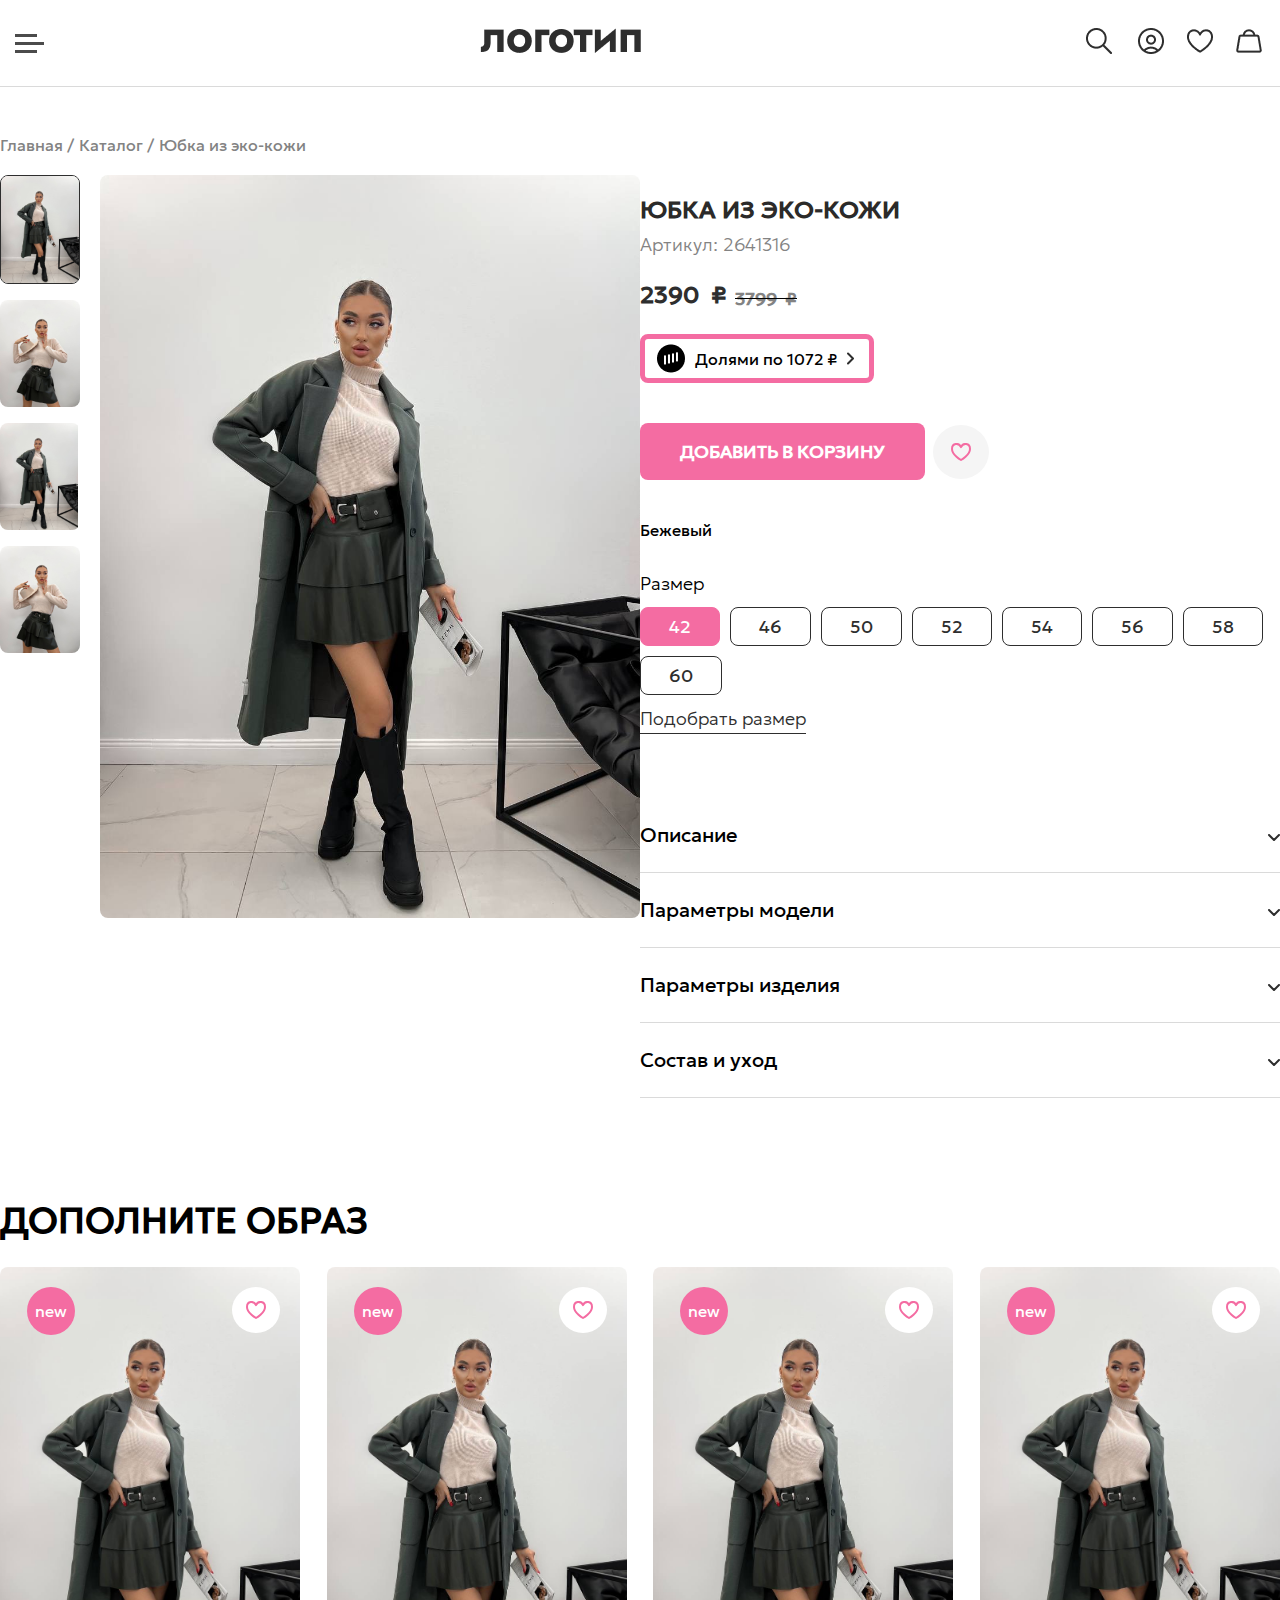
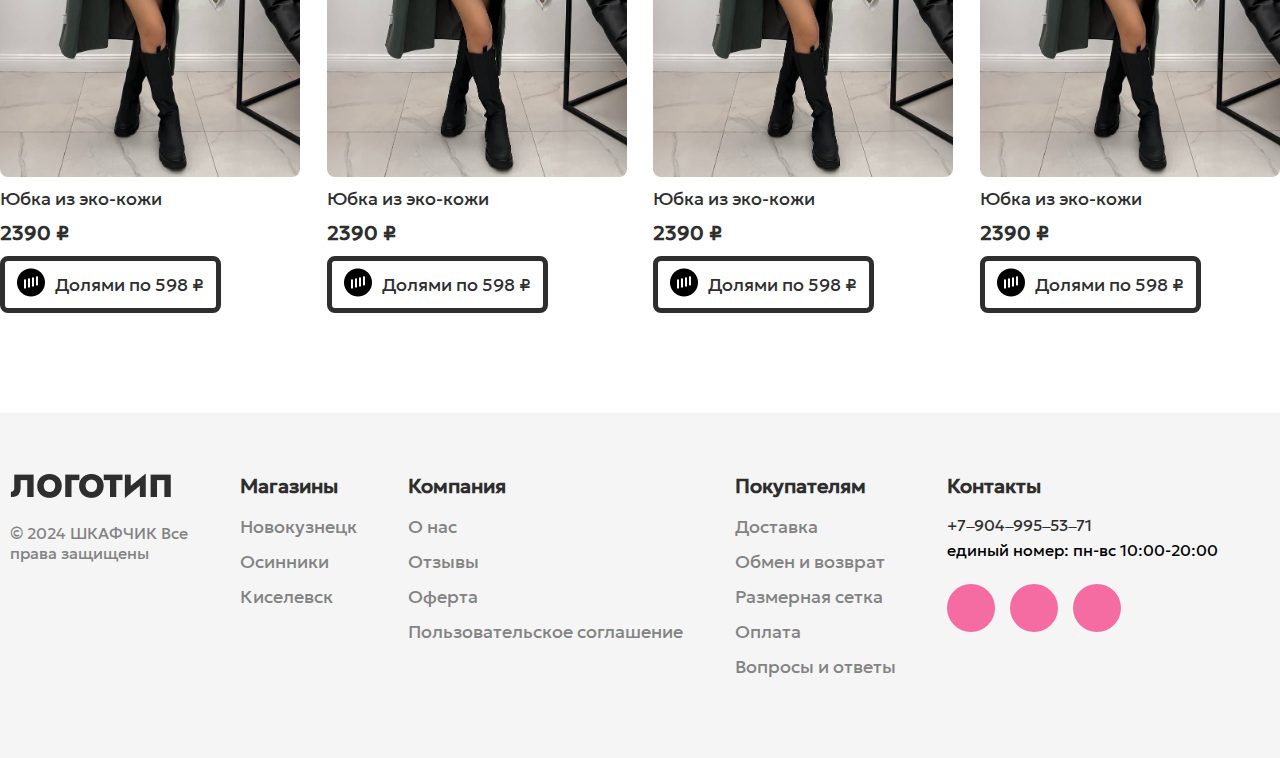
==== card.html @ 89c929db "1" ====
<!DOCTYPE html>
<head>
    <meta charset="utf-8">
    <meta name="viewport" content="width=device-width, initial-scale=1.0">
    <title>Шкафчик</title>
    <link rel="stylesheet" href="assets/css/style.css">
</head>
<div class="site">
    <header class="site-header site__header">
        <div class="site-header-overlay"></div>
        <div class="container">
            <div class="site-header-wrap">
                <div class="site-header-menu-toggle">
                    <span>
                        <i></i>
                    </span>
                </div>
                <div class="site-header-logo">
                    <a href="" class="site-header-logo-link">
                        <img src="assets/img/logo.png" alt="" class="site-header-logo__img">
                    </a>
                </div>
                <div class="site-header-action">
                    <div class="site-header-action__item">
                        <a href="" class="site-header-action__link">
                            <img src="assets/img/icon/search.png" alt="" class="site-header-action__img">
                        </a>
                    </div>
                    <div class="site-header-action__item">
                        <a href="" class="site-header-action__link">
                            <img src="assets/img/icon/lk.png" alt="" class="site-header-action__img site-header-action__img--login">
                        </a>
                    </div>
                    <div class="site-header-action__item">
                        <a href="" class="site-header-action__link">
                            <img src="assets/img/icon/favoriteBlack.png" alt="" class="site-header-action__img">
                        </a>
                    </div>
                    <div class="site-header-action__item">
                        <a href="" class="site-header-action__link">
                            <img src="assets/img/icon/goods.png" alt="" class="site-header-action__img">
                        </a>
                    </div>
                </div>
            </div>
        </div>
        <div class="site-header-info">
            <div class="site-header-info-wrap">
                <div class="site-header-info-top">
                    <img src="assets/img/icon/close.png" alt="" class="site-header__close">
                </div>
                <div class="site-header-info-content">
                    <nav class="site-header-info-nav info-nav">
                        <ul class="info-nav-list">
                            <li class="info-nav-list-item">
                                <a href="" class="info-nav-list-item__link">каталог</a>
                            </li>
                            <li class="info-nav-list-item">
                                <a href="" class="info-nav-list-item__link">О компании</a>
                            </li>
                            <li class="info-nav-list-item">
                                <a href="" class="info-nav-list-item__link">Доставка</a>
                            </li>
                            <li class="info-nav-list-item">
                                <a href="" class="info-nav-list-item__link">Обмен и возврат</a>
                            </li>
                            <li class="info-nav-list-item">
                                <a href="" class="info-nav-list-item__link">вопросы и ответы</a>
                            </li>
                            <li class="info-nav-list-item">
                                <a href="" class="info-nav-list-item__link">Параметры моделей</a>
                            </li>
                            <li class="info-nav-list-item">
                                <a href="" class="info-nav-list-item__link">Отзывы</a>
                            </li>
                            <li class="info-nav-list-item">
                                <a href="" class="info-nav-list-item__link info-nav-list-item__link--pink">sale</a>
                            </li>
                        </ul>
                    </nav>
                    <div class="site-header-contacts">
                        <div class="site-header-contacts-top">
                            <a href="tel:+79049955371" class="site-header-contacts__phone">+7‒904‒995‒53‒71</a>
                            <div class="site-header-contacts-shedule">
                                единый номер: пн-вс 10:00-20:00
                            </div>
                        </div>
                        <div class="site-header-contacts-bottom">
                            <div class="site-header-contacts social">
                                <a href="" class="social__link"></a>
                                <a href="" class="social__link"></a>
                                <a href="" class="social__link"></a>
                            </div>
                        </div>
                    </div>
                </div>
            </div>
        </div>
        <div class="site-header-auth">
            <div class="site-header-auth-top">
                <div class="site-header-auth-title">
                    вход/регистрация
                </div>
                <img src="assets/img/icon/close.png" alt="" class="site-header__close site-header__close--auth">
            </div>
            <div class="site-header-auth-content">
                <form action="" class="site-header-auth-form-reg auth-form-reg">
                    <input type="tel" name="auth-tel" class="auth-form-reg__input" placeholder="Телефон">
                    <input type="email" name="auth-email" class="auth-form-reg__input" placeholder="E-mail">
                    <input type="submit" class="auth-form-reg__submit" value="Регистрация">
                    <div class="auth-form-reg-subscribe">
                        <input type="checkbox" class="auth-form-reg-subscribe__input" name="subscribe" id="subscribe">
                        <label class="auth-form-reg-subscribe__label" for="subscribe">Подписаться на рассылку</label>
                    </div>
                    <div class="auth-form-reg-change">
                        Войти в уже существующий аккаунт
                    </div>
                </form>
                <form action="" class="site-header-login-form login-form">
                    <input type="tel" name="login-tel" id="login-tel" class="login-form__input" placeholder="Телефон">
                    <input type="tel" name="login-email" id="login-email" class="login-form__input" placeholder="E-mail">
                    <input type="submit" value="Войти" class="login-form__submit">
                    <div class="login-form-subscribe">
                        <input type="checkbox" class="login-form-subscribe__input" name="subscribe" id="subscribe-login">
                        <label class="login-form-subscribe__label" for="subscribe-login">Подписаться на рассылку</label>
                    </div>
                    <div class="login-form-change">
                        <div class="login-form-change-item" id="login-change-tel">
                            Войти по номеру телефона
                        </div>
                        <div class="login-form-change-item login-form-change-item--reg">
                            Еще нет аккаунта?
                        </div>
                        <div class="login-form-change-item" id="reg">
                            Регистрация
                        </div>
                    </div>
                </form>
            </div>
        </div>
    </header>
    <main class="site-main">
        <div class="container">
            <div class="site-breadcrumbs breadcrumbs">
                <div class="breadcrumbs-item">
                    <a href="" class="breadcrumbs-item-link">Главная</a>
                    /
                </div>
                <div class="breadcrumbs-item">
                    <a href="" class="breadcrumbs-item-link">Каталог</a>
                     /
                </div>
                <div class="breadcrumbs-item">
                    <a href="" class="breadcrumbs-item-link">Юбка из эко-кожи</a>
                </div>
            </div>
            <div class="site-main-card card">
                <div class="card-top">
                    <div class="card-left">
                        <div class="card-pic-list">
                            <div class="card-pic-list-item active">
                                <img src="assets/img/card/card_1.jpg" alt="" class="card-pic-list-item__img">
                            </div>
                            <div class="card-pic-list-item">
                                <img src="assets/img/card/card_2.jpg" alt="" class="card-pic-list-item__img">
                            </div>
                            <div class="card-pic-list-item">
                                <img src="assets/img/card/card_3.jpg" alt="" class="card-pic-list-item__img">
                            </div>
                            <div class="card-pic-list-item">
                                <img src="assets/img/card/card_4.jpg" alt="" class="card-pic-list-item__img">
                            </div>
                        </div>
                        <div class="card-pic-main">
                            <img src="assets/img/card/card_1.jpg" alt="" class="card-pic-main__img">
                        </div>
                    </div>
                    <div class="card-right">
                        <div class="card-name">
                            Юбка из эко-кожи
                        </div>
                        <div class="card-number">
                            Артикул: 2641316
                        </div>
                        <div class="card-price">
                            <div class="card-price-current">
                                <div class="card-price-val">
                                    2390
                                </div>
                                <div class="card-price-measure">
                                    &nbsp; ₽
                                </div>
                            </div>
                            <div class="card-price-old">
                                <div class="card-price-val card-price-val--old">
                                    3799
                                </div>
                                <div class="card-price-measure card-price-measure--old">
                                   &nbsp; ₽
                                </div>
                            </div>
                        </div>
                        <div class="card-fraction">
                            <div class="card-fraction-wrap">
                                <div class="card-fraction-pic">
                                    <img src="assets/img/icon/fraction.png" alt="" class="card-fraction__img">
                                </div>
                                <div class="card-fraction-text">
                                    Долями по 1072 ₽
                                </div>
                                <div class="card-fraction-sign">
                                    <svg width="7" height="13" viewBox="0 0 7 13" fill="none" xmlns="http://www.w3.org/2000/svg">
                                        <path d="M1 1.5L6 6.5L1 11.5" stroke="#2E2E2E" stroke-width="2" stroke-linecap="round" stroke-linejoin="round"/>
                                    </svg>      
                                </div>
                            </div>
                        </div>
                        <div class="card-action">
                            <div class="card-action-basket">
                                Добавить в корзину
                            </div>
                            <div class="card-action-favorite favorite">
                                <svg width="20" height="18" viewBox="0 0 20 18" fill="none" xmlns="http://www.w3.org/2000/svg">
                                    <path d="M10 17C10 17 1 11.9875 1 5.97234C1 -0.0427764 8 -0.544034 10 4.16221C12 -0.544034 19 -0.0427764 19 5.97234C19 11.9875 10 17 10 17Z" stroke="#F46CA2" stroke-width="2" stroke-linecap="round" stroke-linejoin="round"/>
                                </svg>
                            </div>
                        </div>
                        <div class="card-params">
                            <div class="card-params-color">
                                <div class="card-params-color-list">
                                    <div class="card-params-color-item"></div>
                                    <div class="card-params-color-item"></div>
                                    <div class="card-params-color-item"></div>
                                    <div class="card-params-color-item"></div>
                                </div>
                                <div class="card-params-color-text">
                                    Бежевый
                                </div>
                            </div>
                            <div class="card-params-size">
                                <div class="card-params-size-title">
                                    Размер
                                </div>
                                <div class="card-params-size-list">
                                    <div class="card-params-size-item active">42</div>
                                    <div class="card-params-size-item">46</div>
                                    <div class="card-params-size-item">50</div>
                                    <div class="card-params-size-item">52</div>
                                    <div class="card-params-size-item">54</div>
                                    <div class="card-params-size-item">56</div>
                                    <div class="card-params-size-item">58</div>
                                    <div class="card-params-size-item">60</div>
                                </div>
                                <div class="card-params-size-choose">
                                    Подобрать размер
                                </div>
                            </div>
                        </div>
                        <div class="card-info">
                            <div class="card-info-item">
                                <div class="card-info-item-activator">
                                    <div class="card-info-item-title">
                                        Описание
                                    </div>
                                    <div class="card-info-item-toogle">
                                        <svg width="12" height="7" viewBox="0 0 12 7" fill="none" xmlns="http://www.w3.org/2000/svg">
                                            <path d="M1 1L6 6L11 1" stroke="#2E2E2E" stroke-width="2" stroke-linecap="round" stroke-linejoin="round"/>
                                        </svg>
                                    </div>
                                </div>
                                <div class="card-info-item-content">
                                    <div class="card-info-item-content-text">
                                        Модель длины мини из экокожи выполнена в универсальном черном цвете и дополнена декоративными элементами. Высокая посадка акцентирует талию.
                                    </div>    
                                </div>
                            </div>
                            <div class="card-info-item">
                                <div class="card-info-item-activator">
                                    <div class="card-info-item-title">
                                        Параметры модели
                                    </div>
                                    <div class="card-info-item-toogle">
                                        <svg width="12" height="7" viewBox="0 0 12 7" fill="none" xmlns="http://www.w3.org/2000/svg">
                                            <path d="M1 1L6 6L11 1" stroke="#2E2E2E" stroke-width="2" stroke-linecap="round" stroke-linejoin="round"/>
                                        </svg>
                                    </div>
                                </div>
                                <div class="card-info-item-content content-model">
                                    <div class="content-model-item">
                                        На Виктории размер 44
                                    </div>
                                    <div class="content-model-item">
                                        Параметры 87-59-93
                                    </div>
                                    <div class="content-model-item">
                                        Рост 168 см
                                    </div>
                                </div>
                            </div>
                            <div class="card-info-item">
                                <div class="card-info-item-activator">
                                    <div class="card-info-item-title">
                                        Параметры изделия
                                    </div>
                                    <div class="card-info-item-toogle">
                                        <svg width="12" height="7" viewBox="0 0 12 7" fill="none" xmlns="http://www.w3.org/2000/svg">
                                            <path d="M1 1L6 6L11 1" stroke="#2E2E2E" stroke-width="2" stroke-linecap="round" stroke-linejoin="round"/>
                                        </svg>
                                    </div>
                                </div>
                                <div class="card-info-item-content content-product">
                                    <div class="content-product-top">
                                        <div class="content-product-size-list">
                                            <div class="content-product-size-list-item active">42</div>
                                            <div class="content-product-size-list-item">44</div>
                                            <div class="content-product-size-list-item">46</div>
                                            <div class="content-product-size-list-item">48</div>
                                            <div class="content-product-size-list-item">50</div>
                                            <div class="content-product-size-list-item">52</div>
                                            <div class="content-product-size-list-item">54</div>
                                            <div class="content-product-size-list-item">56</div>
                                            <div class="content-product-size-list-item">58</div>
                                            <div class="content-product-size-list-item">60</div>
                                        </div>
                                        <div class="content-product-top-text">
                                            Выберите размер и увидите его замеры снизу
                                        </div>
                                    </div>
                                   <div class="content-product-bottom">
                                        <div class="content-product-prop">
                                            <div class="content-product-name">
                                                Ширина изделия по талии
                                            </div>
                                            <div class="content-product-val">
                                                27 см
                                            </div>
                                        </div>
                                        <div class="content-product-prop">
                                            <div class="content-product-name">
                                                Ширина изделия по бедрам
                                            </div>
                                            <div class="content-product-val">
                                                44,5 см
                                            </div>
                                        </div>
                                        <div class="content-product-prop">
                                            <div class="content-product-name">
                                                Длина изделия по боковому шву
                                            </div>
                                            <div class="content-product-val">
                                                27 см
                                            </div>
                                        </div>
                                   </div>
                                </div>
                            </div>
                            <div class="card-info-item">
                                <div class="card-info-item-activator">
                                    <div class="card-info-item-title">
                                        Состав и уход
                                    </div>
                                    <div class="card-info-item-toogle">
                                        <svg width="12" height="7" viewBox="0 0 12 7" fill="none" xmlns="http://www.w3.org/2000/svg">
                                            <path d="M1 1L6 6L11 1" stroke="#2E2E2E" stroke-width="2" stroke-linecap="round" stroke-linejoin="round"/>
                                        </svg>
                                    </div>
                                </div>
                                <div class="card-info-item-content content-structure">
                                    <div class="content-structure-item">
                                        <div class="content-structure-item-left">
                                            Состав:
                                        </div>
                                        <div class="content-structure-item-right">
                                            внешний слой: 100% полиуретан; 
                                            внутренний слой: 100% вискоза; 
                                            подкладка: 100% полиэстер
                                        </div>
                                    </div>
                                    <div class="content-structure-item">
                                        <div class="content-structure-item-left">
                                            Уход:
                                        </div>
                                        <div class="content-structure-item-right item-care">
                                            <div class="item-care-top">
                                                Одежду из такого материала можно стирать в стиральной машине. Температуру воды следует выбрать в соответствии с рекомендациями на ярлыке. Перед помещением в барабан изделие нужно вывернуть наизнанку, застегнув предварительно все замки, пуговицы и кнопки. Это способствует сохранению формы изделия. При глажке используйте режим отпаривания и функцию сбрызгивания материала водой, если это необходимо.
                                            </div>
                                            <div class="item-care-bottom">
                                                <div class="item-care-elem">
                                                    <div class="item-care-elem-pic">
                                                        <img src="assets/img/card/handWash.png" alt="" class="care-elem__img">
                                                        <!--
                                                        <svg width="32" height="32" viewBox="0 0 32 32" fill="none" xmlns="http://www.w3.org/2000/svg">
                                                            <path d="M19.5118 12.1595L19.5118 15.1898L19.5118 19.2533C19.5118 19.9756 19.0321 20.7689 18.205 20.7689C17.9144 20.7689 17.6383 20.6809 17.4169 20.4935C17.3997 20.8397 17.2953 21.1622 17.0815 21.4118C16.8398 21.6941 16.4999 21.8333 16.1366 21.8333C15.4268 21.8333 15.0167 21.2664 14.9255 20.6529C14.6541 20.9254 14.3131 21 14.0403 21C13.7633 21 13.4312 20.9115 13.1763 20.6244C12.9358 20.3536 12.8262 19.975 12.8204 19.5209C12.56 19.741 12.2168 19.8321 11.8516 19.7856C11.5883 19.7521 11.2704 19.6401 11.0112 19.3968C10.7393 19.1415 10.5651 18.7716 10.5651 18.2995C10.5651 18.2563 10.5652 18.0868 10.5653 17.8343C10.5661 16.6107 10.5682 13.4374 10.5651 13.2462L10.5651 13.2461L10.5001 9.1346L10.4999 9.12669L10.5 9.12669C10.5 8.81832 10.5315 8.43247 10.5923 8.05998C10.6519 7.69488 10.7459 7.30276 10.8872 7.00217L10.8918 6.99252L10.8919 6.99257L10.892 6.99235L10.8925 6.99124L10.8949 6.98643L10.9046 6.96672L10.9422 6.8897C10.9748 6.82262 11.0215 6.72555 11.0777 6.60648C11.1902 6.36802 11.3397 6.04298 11.4888 5.69504C11.6385 5.34577 11.7849 4.98013 11.893 4.65886C12.0077 4.31774 12.0571 4.08902 12.0571 3.98531L12.0571 3L12.0571 2.5L12.5571 2.5L13.3639 2.5L14.0951 2.5L14.9776 2.5L18.205 2.5L18.705 2.5L18.705 3L18.705 3.98488C18.705 3.98437 18.7054 3.99636 18.7122 4.02356C18.7195 4.0524 18.7321 4.09094 18.7524 4.13975C18.7934 4.23843 18.857 4.359 18.9423 4.49794C19.1129 4.77566 19.3468 5.08916 19.5899 5.38999C19.8314 5.68879 20.074 5.96536 20.2568 6.16783C20.3481 6.26883 20.4239 6.35086 20.4767 6.40736C20.5031 6.4356 20.5237 6.45743 20.5376 6.47203L20.5531 6.48839L20.5569 6.49231L20.5577 6.49317L20.5578 6.49328L20.5578 6.49332L19.5118 12.1595ZM19.5118 12.1595C19.7106 12.5405 19.954 12.9857 20.2184 13.3546C20.4064 13.6169 20.632 13.8804 20.8931 14.0571C21.1634 14.2402 21.5305 14.3646 21.9267 14.21M19.5118 12.1595L21.9267 14.21M21.9267 14.21C21.9274 14.2097 21.9282 14.2094 21.9289 14.2091L21.9267 14.21ZM22.1261 14.1073L21.9407 14.2273L22.1261 14.1073ZM22.1261 14.1073L22.1261 14.1073L22.1113 14.0844M22.1261 14.1073L22.1113 14.0844M22.1113 14.0844C22.3796 13.7991 22.4699 13.3605 22.3682 12.9851L22.1113 14.0844ZM12.7478 14.1797L12.8202 14.1797L12.7478 14.1797ZM11 9.12669C11 8.56937 11.1156 7.69147 11.3397 7.21497L11 9.12669Z" stroke="#2E2E2E" stroke-linecap="round"/>
                                                        </svg>
                                                        -->
                                                    </div>
                                                    <div class="item-care-elem-text">
                                                        Ручная стирка
                                                    </div>    
                                                </div>
                                                <div class="item-care-elem">
                                                    <div class="item-care-elem-pic">
                                                        <svg width="32" height="32" viewBox="0 0 32 32" fill="none" xmlns="http://www.w3.org/2000/svg">
                                                            <path d="M5.5 5.5L16.25 16.25L27 27M27 5.5L5.5 27M16 4L27.5 23.5H4.5L16 4Z" stroke="#2E2E2E" stroke-linecap="round"/>
                                                        </svg>
                                                    </div>    
                                                    <div class="item-care-elem-text">
                                                        Не отбеливать
                                                    </div>
                                                </div>
                                                <div class="item-care-elem">
                                                    <div class="item-care-elem-pic">
                                                        <svg width="32" height="32" viewBox="0 0 32 32" fill="none" xmlns="http://www.w3.org/2000/svg">
                                                            <path d="M15.25 19C15.25 19.4142 15.5858 19.75 16 19.75C16.4142 19.75 16.75 19.4142 16.75 19C16.75 18.5858 16.4142 18.25 16 18.25C15.5858 18.25 15.25 18.5858 15.25 19Z" fill="#2E2E2E"/>
                                                            <path d="M28 24H2L7.55704 15.9732C8.30418 14.894 9.53323 14.25 10.8458 14.25H24.25L28 24ZM28 24L21.5 7H7M16 19.75C15.5858 19.75 15.25 19.4142 15.25 19C15.25 18.5858 15.5858 18.25 16 18.25C16.4142 18.25 16.75 18.5858 16.75 19C16.75 19.4142 16.4142 19.75 16 19.75Z" stroke="#2E2E2E" stroke-linecap="round"/>
                                                        </svg>
                                                    </div>
                                                    <div class="item-care-elem-text">
                                                        Глажка
                                                    </div>
                                                </div>
                                                <div class="item-care-elem">
                                                    <div class="item-care-elem-pic">
                                                        <svg width="32" height="32" viewBox="0 0 32 32" fill="none" xmlns="http://www.w3.org/2000/svg">
                                                            <path d="M5 5L15.75 15.75M15.75 15.75L26.5 26.5M15.75 15.75L26.5 5M15.75 15.75L5 26.5M15.5 25.5V25.5C21.0228 25.5 25.5 21.0228 25.5 15.5V15.5C25.5 9.97715 21.0228 5.5 15.5 5.5V5.5C9.97715 5.5 5.5 9.97715 5.5 15.5V15.5C5.5 21.0228 9.97715 25.5 15.5 25.5Z" stroke="#2E2E2E"/>
                                                        </svg> 
                                                    </div>
                                                    <div class="item-care-elem-text">
                                                        Химчистка запрещена
                                                    </div>
                                                </div>
                                                <div class="item-care-elem">
                                                    <div class="item-care-elem-pic">
                                                        <svg width="32" height="32" viewBox="0 0 32 32" fill="none" xmlns="http://www.w3.org/2000/svg">
                                                            <path d="M9.5 15.5H21.5M5.5 5.5H25.5V25.5H5.5V5.5Z" stroke="#2E2E2E" stroke-linecap="round"/>
                                                        </svg>   
                                                    </div>
                                                    <div class="item-care-elem-text">
                                                        Горизонтальная сушка
                                                    </div>
                                                </div>
                                            </div>
                                        </div>
                                    </div>
                                </div>
                            </div>
                        </div>
                    </div>
                </div>
                <div class="card-bottom">
                    <div class="card-bottom-title">
                        Дополните образ
                    </div>
                    <div class="card-bottom-content">
                        <div class="catalog-item">
                            <a href="card.html" class="catalog-item-link">
                                <div class="catalog-item-wrap">
                                    <div class="catalog-item-top">
                                        <div class="catalog-item-img">
                                            <img src="assets/img/catalog_2.png" alt="" class="catalog-item-pic">
                                        </div>
                                    </div>
                                    <div class="catalog-item-bottom">
                                        <div class="catalog-item-title">
                                            Юбка из эко-кожи
                                        </div>
                                        <div class="catalog-item-price">
                                            2390 ₽
                                        </div>
                                        <div class="catalog-item-fraction">
                                            <div class="catalog-item-fraction-pic">
                                                <img src="assets/img/icon/fraction.png" alt="" class="catalog-item-fraction__img">
                                            </div>
                                            <div class="catalog-item-fraction-text">
                                                Долями по 598 ₽
                                            </div>
                                        </div>
                                    </div>
                                </div>
                            </a>
                            <!-- если 2 значка то делаем другой блок -->
                            <div class="catalog-item-icons">
                                <div class="catalog-item-special">
                                    new
                                </div>
                                <div class="catalog-item__favorite favorite">
                                    <svg width="20" height="18" viewBox="0 0 20 18" fill="none" xmlns="http://www.w3.org/2000/svg">
                                        <path d="M10 17C10 17 1 11.9875 1 5.97234C1 -0.0427764 8 -0.544034 10 4.16221C12 -0.544034 19 -0.0427764 19 5.97234C19 11.9875 10 17 10 17Z" stroke="#F46CA2" stroke-width="2" stroke-linecap="round" stroke-linejoin="round"/>
                                    </svg>
                                </div>
                            </div>
                        </div>
                        <div class="catalog-item">
                            <a href="card.html" class="catalog-item-link">
                                <div class="catalog-item-wrap">
                                    <div class="catalog-item-top">
                                        <div class="catalog-item-img">
                                            <img src="assets/img/catalog_2.png" alt="" class="catalog-item-pic">
                                        </div>
                                    </div>
                                    <div class="catalog-item-bottom">
                                        <div class="catalog-item-title">
                                            Юбка из эко-кожи
                                        </div>
                                        <div class="catalog-item-price">
                                            2390 ₽
                                        </div>
                                        <div class="catalog-item-fraction">
                                            <div class="catalog-item-fraction-pic">
                                                <img src="assets/img/icon/fraction.png" alt="" class="catalog-item-fraction__img">
                                            </div>
                                            <div class="catalog-item-fraction-text">
                                                Долями по 598 ₽
                                            </div>
                                        </div>
                                    </div>
                                </div>
                            </a>
                            <!-- если 2 значка то делаем другой блок -->
                            <div class="catalog-item-icons">
                                <div class="catalog-item-special">
                                    new
                                </div>
                                <div class="catalog-item__favorite favorite">
                                    <svg width="20" height="18" viewBox="0 0 20 18" fill="none" xmlns="http://www.w3.org/2000/svg">
                                        <path d="M10 17C10 17 1 11.9875 1 5.97234C1 -0.0427764 8 -0.544034 10 4.16221C12 -0.544034 19 -0.0427764 19 5.97234C19 11.9875 10 17 10 17Z" stroke="#F46CA2" stroke-width="2" stroke-linecap="round" stroke-linejoin="round"/>
                                    </svg>
                                </div>
                            </div>
                        </div>
                        <div class="catalog-item">
                            <a href="card.html" class="catalog-item-link">
                                <div class="catalog-item-wrap">
                                    <div class="catalog-item-top">
                                        <div class="catalog-item-img">
                                            <img src="assets/img/catalog_2.png" alt="" class="catalog-item-pic">
                                        </div>
                                    </div>
                                    <div class="catalog-item-bottom">
                                        <div class="catalog-item-title">
                                            Юбка из эко-кожи
                                        </div>
                                        <div class="catalog-item-price">
                                            2390 ₽
                                        </div>
                                        <div class="catalog-item-fraction">
                                            <div class="catalog-item-fraction-pic">
                                                <img src="assets/img/icon/fraction.png" alt="" class="catalog-item-fraction__img">
                                            </div>
                                            <div class="catalog-item-fraction-text">
                                                Долями по 598 ₽
                                            </div>
                                        </div>
                                    </div>
                                </div>
                            </a>
                            <!-- если 2 значка то делаем другой блок -->
                            <div class="catalog-item-icons">
                                <div class="catalog-item-special">
                                    new
                                </div>
                                <div class="catalog-item__favorite favorite">
                                    <svg width="20" height="18" viewBox="0 0 20 18" fill="none" xmlns="http://www.w3.org/2000/svg">
                                        <path d="M10 17C10 17 1 11.9875 1 5.97234C1 -0.0427764 8 -0.544034 10 4.16221C12 -0.544034 19 -0.0427764 19 5.97234C19 11.9875 10 17 10 17Z" stroke="#F46CA2" stroke-width="2" stroke-linecap="round" stroke-linejoin="round"/>
                                    </svg>
                                </div>
                            </div>
                        </div>
                        <div class="catalog-item">
                            <a href="card.html" class="catalog-item-link">
                                <div class="catalog-item-wrap">
                                    <div class="catalog-item-top">
                                        <div class="catalog-item-img">
                                            <img src="assets/img/catalog_2.png" alt="" class="catalog-item-pic">
                                        </div>
                                    </div>
                                    <div class="catalog-item-bottom">
                                        <div class="catalog-item-title">
                                            Юбка из эко-кожи
                                        </div>
                                        <div class="catalog-item-price">
                                            2390 ₽
                                        </div>
                                        <div class="catalog-item-fraction">
                                            <div class="catalog-item-fraction-pic">
                                                <img src="assets/img/icon/fraction.png" alt="" class="catalog-item-fraction__img">
                                            </div>
                                            <div class="catalog-item-fraction-text">
                                                Долями по 598 ₽
                                            </div>
                                        </div>
                                    </div>
                                </div>
                            </a>
                            <!-- если 2 значка то делаем другой блок -->
                            <div class="catalog-item-icons">
                                <div class="catalog-item-special">
                                    new
                                </div>
                                <div class="catalog-item__favorite favorite">
                                    <svg width="20" height="18" viewBox="0 0 20 18" fill="none" xmlns="http://www.w3.org/2000/svg">
                                        <path d="M10 17C10 17 1 11.9875 1 5.97234C1 -0.0427764 8 -0.544034 10 4.16221C12 -0.544034 19 -0.0427764 19 5.97234C19 11.9875 10 17 10 17Z" stroke="#F46CA2" stroke-width="2" stroke-linecap="round" stroke-linejoin="round"/>
                                    </svg>
                                </div>
                            </div>
                        </div>
                    </div>
                </div>
            </div>
        </div>
    </main>
    <footer class="site-footer">
        <div class="container container--nopadding">
            <div class="site-footer-wrap">
                <div class="site-footer-item">
                    <div class="site-footer-logo">
                        <img src="assets/img/logo.png" alt="" class="fite-footer__">
                    </div>
                </div>
                <div class="site-footer-item">
                    <div class="site-footer-copy">
                        © 2024 ШКАФЧИК Все права защищены
                    </div>
                </div>
                <div class="site-footer-item">
                    <div class="site-footer-title">Магазины</div>
                    <div class="site-footer-menu">
                        <div class="site-footer-menu-item">
                            <a href="" class="site-footer-menu__link">Новокузнецк</a></div>
                        <div class="site-footer-menu-item">
                            <a href="" class="site-footer-menu__link">Осинники</a></div>
                        <div class="site-footer-menu-item">
                            <a href="" class="site-footer-menu__link">Киселевск</a></div>
                    </div>
                </div>
                <div class="site-footer-item">
                    <div class="site-footer-title">Компания</div>
                    <div class="site-footer-menu">
                        <div class="site-footer-menu-item">
                            <a href="" class="site-footer-menu__link">О нас</a></div>
                        <div class="site-footer-menu-item">
                            <a href="" class="site-footer-menu__link">Отзывы</a></div>
                        <div class="site-footer-menu-item">
                            <a href="" class="site-footer-menu__link">Оферта</a></div>
                        <div class="site-footer-menu-item">
                            <a href="" class="site-footer-menu__link">Пользовательское соглашение</a></div>
                    </div>
                </div>
                <div class="site-footer-item">
                    <div class="site-footer-title">Покупателям</div>
                    <div class="site-footer-menu">
                        <div class="site-footer-menu-item">
                            <a href="" class="site-footer-menu__link">Доставка</a></div>
                        <div class="site-footer-menu-item">
                            <a href="" class="site-footer-menu__link">Обмен и возврат</a></div>
                        <div class="site-footer-menu-item">
                            <a href="" class="site-footer-menu__link">Размерная сетка</a></div>
                        <div class="site-footer-menu-item">
                            <a href="" class="site-footer-menu__link">Оплата</a></div>
                        <div class="site-footer-menu-item">
                            <a href="" class="site-footer-menu__link">Вопросы и ответы</a></div>
                    </div>
                </div>
                <div class="site-footer-item">
                    <div class="site-footer-title">Контакты</div>
                    <div class="site-footer-menu-content">
                        <div class="site-footer-info">
                            <a href="tel:+79049955371" class="site-footer-info__link">+7‒904‒995‒53‒71</a>
                            <div class="site-footer-info-adress">единый номер: пн-вс 10:00-20:00</div>
                        </div>
                        <div class="site-footer-social social">
                            <a href="" class="social__link"></a>
                            <a href="" class="social__link"></a>
                            <a href="" class="social__link"></a>
                        </div>
                    </div>
                </div>
            </div>
        </div>
    </footer>
</div>

<script src="assets/js/main.js"></script>   
<script src="assets/js/card.js"></script>
---- assets/css/style.css ----
@import url("../fonts/geologica/style.css");
/*
@font-face {
    font-family: 'Alethia Pro';
    src: local('Alethia Pro Italic'), local('AlethiaPro-Italic'), url('../fonts/alethiapro/Alethiaproitalic.woff2') format('woff2'), url('../fonts/alethiapro/Alethiaproitalic.woff') format('woff'), url('../fonts/alethiapro/Alethiaproitalic.ttf') format('truetype');
    font-weight: 400;
    font-style: italic;
}
@font-face {
    font-family: 'Alethia Pro';
    src: local('Alethia Pro Regular'), local('AlethiaPro-Regular'), url('../fonts/alethiapro/Alethiaproregular.woff2') format('woff2'), url('../fonts/alethiapro/Alethiaproregular.woff') format('woff'), url('../fonts/alethiapro/Alethiaproregular.ttf') format('truetype');
    font-weight: 400;
    font-style: normal;
}
*/
*{
    margin: 0;
    padding: 0;
    border: 1;
    font-size: 120%;
    font: inherit;
    vertical-align: baseline;
}
:root{
    --pink: rgb(244, 108, 162);
    --pink-hover: rgba(243, 92, 152, 1);
    --pink-light: rgba(249, 189, 211, 1);
    --black: rgba(46, 46, 46, 1);
    --card-black: rgba(43, 42, 41, 1);
    --grey: rgba(245, 245, 245, 1); 
    --grey-lighter:  rgba(131, 131, 131, 1);
    --grey-border: rgba(218, 218, 218, 1);
    --white: #fff;
}
body{
    font-family: 'Geologica Regular';
    overflow-x: hidden;
}
.container{
    width: 100%;
    height: inherit;
    max-width: 1800px;
    margin: 0 auto;
}
.site-header{
    width: 100%;
    z-index: 999;
    overflow: hidden;
}
.site__header{
    margin-bottom: 48px;
}
.site-header:not(.site-header--pos){
    border-bottom: 1px solid var(--grey-border);
}
.site-header--pos{
    position: absolute;
}
.site-header.site-header--height{
    height: 100%;
}
.site-header-wrap{
    display: flex;
    justify-content: space-between;
    align-items: center;
    width: 100%;
    padding: 25px 0;
}
.site-header-action{
    display: flex;
    align-items: center;
    gap: 20px;
}
.site-header-menu-toggle span i {
    width: 29px;
    display: block;
    position: absolute;
    top: 0;
    left: 0;
    right: 0;
    bottom: 0;
    background-color: #4b4b4b;
    -webkit-transition: background-color 0s 0.15s, opacity 0.15s 0.15s;
    -o-transition: background-color 0s 0.15s, opacity 0.15s 0.15s;
    transition: background-color 0s 0.15s, opacity 0.15s 0.15s;
  }
  .site-header-menu-toggle span::before, .site-header-menu-toggle span::after {
    width: 21px;
    content: "";
    display: block;
    position: absolute;
    left: 0;
    width: 100%;
    height: 3px;
    background-color: #4b4b4b;
    -webkit-transition: background-color 0.3s, top 0.15s 0.15s, -webkit-transform 0.15s;
    transition: background-color 0.3s, top 0.15s 0.15s, -webkit-transform 0.15s;
    -o-transition: background-color 0.3s, top 0.15s 0.15s, transform 0.15s;
    transition: background-color 0.3s, top 0.15s 0.15s, transform 0.15s;
    transition: background-color 0.3s, top 0.15s 0.15s, transform 0.15s, -webkit-transform 0.15s;
  }
  .site-header-menu-toggle{
    display: flex;
    align-items: center;
    cursor: pointer;
    height: 27px;
  }
  .site-header-menu-toggle span {
    display: block;
    position: relative;
    width: 22px;
    height: 3px;
    --rotateUp: 0;
    --rotateDown: 0;
    --top: 8px;
  }
  .site-header-menu-toggle span::before{
    top: calc(var(--top) * (-1));
    transform: rotate(var(--rotateUp));
  }
  .site-header-menu-toggle span::after{
    top: var(--top);
    transform: rotate(var(--rotateDown));
  }
  /*=======Banner=========*/
.banner-item{
    width: 100%;
    height: 1010px;
    display: flex;
    align-items: end;
}
.banner-item-bg{
    width: 100%;
    height: 930px;
    position: absolute;
    top: 0;
    background-size: cover;
}
.banner-item-bg-mob{
    display: none;
}
.banner-item-bottom{
    width: 100%;
    background-color: var(--black);
    color: var(--white);
    text-transform: uppercase;
    font-size: 24px;
    font-weight: 600;
    height: 80px;
    display: flex;
    justify-content: center;
    align-items: center;
}
.banner-item-bottom-wrap{
    width: 100%;
    display: flex;
    align-items: center;
    overflow: hidden;
}
.banner-item-content{
    display: flex;
    flex-direction: column;
    align-self: center;
    right: 150px;
    position: absolute;
    width: 100%;
    max-width: 653px;
}
.banner-item-title{
    font-size: 64px;
    font-weight: bold;
    padding-bottom: 40px;
    text-transform: uppercase;
}
.banner-item-title-color{
    color: var(--pink);
}
.banner-item-description{
    max-width: 376px;
    line-height: 1.8;
    padding-bottom: 40px;
}
.banner-item__link{
    background-color: var(--pink);
    text-transform: uppercase;
    color: var(--white);
    border-radius: 8px;
    padding: 17px 40px;
    text-decoration: none;
}
@keyframes marquee {
    from { transform: translateX(0); }
    to { transform: translateX(-50%); }
}
.banner-item-bottom-wrap span {
    white-space: nowrap;
    will-change: transform;
	animation: marquee 20s linear infinite;
}
.site-header-overlay{
    display: none;
    position: absolute;
    top: 0;
    left: 0;
    width: 100%;
    height: 100%;
    z-index: 998;
    background-color: rgba(0, 0, 0, 0.5);
}
.site-header-overlay.show{
    display: block;
}
/*=========================*/
/*=======Authorization=====*/
.site-header-auth{
    width: 100%;
    max-width: 420px;
    background-color: var(--white);
    position: absolute;
    top: 0;
    right: 0;
    border-top-left-radius: 8px;
    border-bottom-left-radius: 8px;
    padding: 40px;
    transform: translateX(100%);
    transition: 0.5s;
    z-index: 999;
}
.site-header-auth.show{
    transform: translateX(0);
}
.site-header-auth-top{
    display: flex;
    justify-content: space-between;
    align-items: center;
    width: 100%;
    padding-bottom: 40px;
}
.site-header-auth-title{
    text-transform: uppercase;
    font-weight: bold;
    font-size: 24px;
    color: var(--black);
}
.auth-form-reg, .login-form{
    display: flex;
    flex-direction: column;
    align-items: center;
    gap: 24px;
    width: 100% !important;
}
.auth-form-reg{
    display: none;
    padding-top: 0 !important;
}
.auth-form-reg__input, .login-form__input{
    background-color: var(--grey);
    color: var(--grey-lighter);
    border-radius: 8px;
    padding: 14px 24px;
    border: unset;
    width: 100%;
    max-width: 372px;
}
.auth-form-reg__input:focus,
.login-form__input:focus{
    border: unset;
}
.auth-form-reg__submit, .login-form__submit{
    width: 100%;
    height: 56px;
    display: flex;
    justify-content: center;
    align-items: center;
    text-transform: uppercase;
    color: var(--white);
    background-color: var(--pink);
    border: unset;
    transition: 0.5s;
    border-radius: 8px;
    cursor: pointer;
}
.auth-form-reg-subscribe, .login-form-subscribe{
    display: flex;
    align-items: center;
    gap: 8px;
}
.auth-form-reg-subscribe__label,
.login-form-subscribe__label{
    font-size: 16px;
    color: var(--grey-lighter);
}
.auth-form-reg, .login-form-change-item, .auth-form-reg-change{
    width: max-content;
    color: var(--black);
    padding-top: 48px;
    padding-bottom: 3px;
    cursor: pointer;
}
.login-form-change-item, .auth-form-reg-change{
    border-bottom: 1px solid var(--grey-lighter);
}
.login-form-change-item{
    padding-top: 0;
}
.site-header-auth-content{
    display: flex;
    flex-direction: column;
    align-items: center;
}
.login-form{
    width: 100%;
}
.login-form-change{
    display: flex;
    flex-direction: column;
    gap: 20px;
    align-items: center;
}
.login-form-change-item--reg{
    color: var(--grey-lighter);
    border-bottom: unset;
}
#login-tel{
    display: none;
}
/*=========================*/
.title{
    font-size: 64px;
    text-transform: uppercase;
    color: var(--pink);
    padding-bottom: 36px;
}
.site-main-section{
    padding-top: 120px;
}
.site-footer{
    background-color: var(--grey);
}
.site-footer-wrap{
    display: grid;
    padding: 60px 0;
    grid-template-areas: "logo shops company buyers contacts"
                         "copyright shops company buyers contacts";
}
.site-footer-item:nth-child(1){
    grid-area: logo;
    height: max-content;
}
.site-footer-item:nth-child(2){
    grid-area: copyright;
    grid-row: span 2;
}
.site-footer-item:nth-child(3){
    grid-area: shops;
}
.site-footer-item:nth-child(4){
    grid-area: company;
}
.site-footer-item:nth-child(5){
    grid-area: buyers;
}
.site-footer-item:nth-child(6){
    grid-area: contacts;
}
.site-footer-title{
    color: var(--black);
    font-size: 20px;
    padding-bottom: 16px;
    font-weight: bold;
}
.site-footer-info{
    padding-bottom: 24px;
    display: flex;
    flex-direction: column;
    gap: 5px;
}
.site-footer-menu__link{
    text-decoration: none;
    font-size: 18px;
    color:var(--grey-lighter);
}
.site-footer-info__link{
    color: var(--black);
    text-decoration: none;
}
.site-footer-menu-item:not(:last-child){
    padding-bottom: 12px;
}
.site-footer-logo{
    padding-bottom: 20px;
}
.site-footer-copy{
    font-size: 16px;
    color:var(--grey-lighter);
    max-width: 178px;
}
/*=========Catalog==========*/
.catalog-wrap{
    width: 100%;
    display: flex;
    flex-direction: column;
    gap: 70px;
    align-items: center;
}
.catalog-list{
    width: 100%;
    display: flex;
    justify-content: space-between;
}
.catalog-bottom{
    display: flex;
    flex-direction: column;
    align-items: center;
    gap: 70px;
}
.catalog-item{
    width: 100%;
    max-width: 435px;
    height: 740px;
    display: flex;
    justify-content: end;
}
.catalog-item-wrap{
    display: flex;
    flex-direction: column;
    max-width: inherit;
}
.catalog-item-top{
    height: 600px;
    display: flex;
    max-width: inherit;
}
.catalog-item-img{
    height: inherit;
    max-width: inherit;
}
.catalog-item__favorite__img{
    padding: 10px;
}
.catalog-item-pic{
    max-width: inherit;
    height: inherit;
    object-fit: cover;
    border-radius: 8px;
}
.catalog-item-link{
    text-decoration: none;
    max-width: inherit;
    color: var(--black);
}
.catalog-item-bottom{
    max-width: inherit;
}
.catalog-item-title{
    padding: 10px 0;
    font-size: 18px;
}
.catalog-item-price{
    padding-bottom: 10px;
    font-weight: bold;
    font-size: 20px;
}
.catalog-item-price-sale{
    color:var(--grey-lighter);
    text-decoration: line-through;
    font-weight: 100;
}
.catalog-item-fraction{
    display: flex;
    gap: 10px;
    border: 5px solid var(--black);
    padding: 7px 12px;
    max-width: 215px;
    border-radius: 8px;
    align-items: center;
    width: max-content;
}
.catalog-item-fraction-text{
    font-size: 18px;
}
.catalog-show-all__link{
    background-color: var(--pink);
    text-decoration: none;
    color: var(--white);
    font-size: 18px;
    border-radius: 8px;
    padding: 0 40px;
    height: 57px;
    display: flex;
    justify-content: center;
    align-items: center;
    text-transform: uppercase;
    transition: 0.5s;
}
.catalog-item__favorite{
    padding: 14px;
    height: max-content;
    border-radius: 50%;
    background-color: var(--white);
    position: absolute;
    z-index: 998;
    display: flex;
    justify-content: center;
    align-items: center;
    margin: 20px;
    cursor: pointer;
}
.catalog-item-special{
    width: 48px;
    height: 48px;
    border-radius: 50%;
    background-color: var(--pink);
    position: relative;
    z-index: 998;
    top: 20px;
    color: var(--white);
    display: flex;
    justify-content: center;
    align-items: center;
    font-size: 16px;
}
.catalog-item-icons{
    display: flex;
    justify-content: space-between;
    width: 100%;
    height: max-content;
    padding: 0 27px;
    position: absolute;
    max-width: 375px;
}
.catalog-item-icons .catalog-item__favorite{
    right: 0;
}
.catalog-settings-left{
    display: flex;
    gap: 10px;
    overflow-x: scroll;
    -ms-overflow-style: none;
      scrollbar-width: none;
}
.catalog-settings-left::-webkit-scrollbar {
    width: 0;
    height: 0;
}
.catalog-settings{
    padding-bottom: 36px;
    display: flex;
    flex-wrap: wrap;
    justify-content: space-between;
}
.catalog-settings-item{
    border-radius: 8px;
    border: 1px solid var(--pink);
    transition: 0.5s;
    font-size: 18px;
    padding: 8px 12px;
    cursor: pointer;
}
.catalog-settings-item.active{
    background-color: var(--pink);
    color: #fff;
}
.catalog-setting-type-current{
    display: flex;
    gap: 8px;
    align-items: center;
    background-color: var(--grey);
    width: max-content;
    padding: 11px 20px;
    cursor: pointer;
    border-radius: 8px;
}
.catalog-setting-type-current-text{
    font-size: 18px;
    color: var(--black);
}
.catalog-setting-type-current-toggle{
    display: flex;
}
.catalog-setting-type-list{
    display: none;
    position: absolute;
    z-index: 999;
    background-color: var(--white);
    border-radius: 8px;
    padding: 8px 0;
    max-width: 268px;
    right: 50px;
    box-shadow: 0px 0px 19px rgba(0, 0, 0, 0.1);
    margin-top: 8px;
    overflow: hidden;
}
.catalog-setting-type-list.show{
    display: block;
}
.type-list-item-wrap{
    padding: 6px 15px;
    width: 235px;
    cursor: pointer;
    transition: 0.5s;
    display: flex;
    justify-content: space-between;
    align-items: center;
}
.type-list-item-text{
    font-size: 18px;
    color: var(--black);
}
/*==========================*/
.site-main-sale{
    padding-bottom: 59px;
}
.buyers-middle{
    background-color: var(--pink-light);
}
.buyers-top__img{
    position: relative;
    bottom: -4px;
}
.buyers__title{
    padding-top: 60px;
    padding-bottom: 92px;
}
.buyers-item{
    width: 100%;
    max-width: 890px;
}
.buyers-item-info{
    display: flex;
    flex-direction: column;
    align-items: center;
    padding-top: 120px;
}
.buyers-item:not(:first-child, :nth-child(3)){
    padding-top: 171px;
}
.buyers-item:nth-child(4){
    padding-top: 245px;
}
.buyers-item:nth-child(5){
    padding-top: 50px;
}
.buyers-content{
    display: flex;
    flex-wrap: wrap;
    padding-bottom: 59px;
}
.buyers-item__title{
    width: 100%;
    color: var(--pink);
    text-transform: uppercase;
    font-size: 48px;
    padding-bottom: 10px;
    max-width: 770px;
    z-index: 999;
}
.buyers-item__text{
    max-width: 770px;
    font-size: 18px;
    color: var(--black);
    line-height: 1.8;
    z-index: 999;
    position: relative;
}
:nth-last-child(1 of .buyers-item),
:nth-last-child(2 of .buyers-item){
    display: flex;
    justify-content: center;
}
.buyers-item__number{
    color: rgba(255, 255, 255, 0.4);
    font-size: 200px;
    position: absolute;
}
.buyers-bottom__img, .buyers-top__img{
    width: 100%;
}
.site-footer-social, .social{
    display: flex;
    gap: 15px;
}
.social__link{
    display: flex;
    justify-content: center;
    align-items: center;
    text-decoration: none;
    width: 48px;
    height: 48px;
    border-radius: 50%;
    background-color: var(--pink);
}
.about-container{
    background-color: rgba(245, 245, 245, 1);
    width: 100%;
    height: 735px;
}
.about-wrap{
    background-repeat: no-repeat;
    background-position-y: bottom;
    background-position-x: right;
    z-index: 998;
    position: relative;
    height: 800px;
    display: flex;
    align-items: end;
    background-size: 726px;
    background-color: rgba(245, 245, 245, 1);
}
.about-bottom{
    position: absolute;
    display: flex;
}
.about-bg{
    position: absolute;
    right: 0;
}
.about-bottom__img{
    width: 100%;
}
.about-slogan{
    text-transform: uppercase;
    max-width: 402px;
    font-size: 18px;
}
.about-title{
    padding-bottom: 20px !important;
}
.about-content{
    max-width: 1042px;
    height: 100%;
    max-height: 610px;
    display: grid;
    gap: 20px 0;
    grid-template-areas: "about-content-left about-content-right"
                         "about-social about-content-right";
}
.about-social{
    grid-area: about-social;
    display: flex;
    gap: 15px;
    align-items: end;
}
.about-content-left, .about-content-right{
    height: inherit;
}
.about-content-left{
    display: flex;
    flex-direction: column;
    justify-content: space-between;
    width: 100%;
    max-width: 435px;
    grid-area: about-content-left;
}
.about-content-right{
    display: flex;
    align-items: end;
    max-width: 587px;
    grid-area: about-content-right;
}
.about__text{
    line-height: 1.65;
    font-size: 18px;
}
.about__text:not(:last-child){
    padding-bottom: 20px;
}
.site-main-subscribe{
    background-color: var(--pink-light);
}
.subscribe-wrap{
    display: flex;
    justify-content: center;
    flex-direction: column;
    align-items: center;
    padding-top: 50px;
    padding-bottom: 69px;
}
.subscribe-title{
    font-size: 48px !important;
    max-width: 770px;
    text-align: center;
    padding-bottom: 16px !important;
}
.subscribe-text{
    max-width: 528px;
    text-align: center;
    padding-bottom: 32px;
    font-size: 18px;
    line-height: 1.7;
}
.subscribe-action{
    width: 100%;
    max-width: 894px;
}
.subscribe-form__button{
    padding: 17px 40px;
    color: var(--white);
    background-color: var(--pink);
    text-transform: uppercase;
    border: none;
    border-radius: 8px;
}
.subscribe-form__input{
    width: 100%;
    max-width: 615px;
    padding: 14px 24px;
    background-color: rgba(255, 255, 255, 0.4);
    color: var(--black);
    border: none;
    border-radius: 8px;
}
.subscribe-form-wrap{
    display: flex;
    gap: 8px;
}
/*=========Menu========*/
.site-header-info{
    position: absolute;
    top: 0;
    left: 0;
    background-color: var(--white);
    width: 100%;
    max-width: 500px;
    height: 996px;
    z-index: 999;
    border-top-right-radius: 8px;
    border-bottom-right-radius: 8px;
    transition: 0.5s;
    transform: translateX(-100%);
}
.site-header-info.show{
    transform: translateX(0);
}
.site-header-info-wrap{
    padding: 30px 40px;
    height: 100%;
    max-height: 936px;
}
.info-nav-list{
    display: flex;
    flex-direction: column;
    gap: 24px;
}
.info-nav-list-item{
    list-style: none;
}
.info-nav-list-item__link{
    text-decoration: none;
    text-transform: uppercase;
    font-size: 24px;
    color: var(--black);
    display: block;
    width: 100%;
}
.info-nav-list-item__link--pink{
    color: var(--pink);
}
.site-header-info-content{
    height: 100%;
    max-height: 852px;
    display: flex;
    flex-direction: column;
    justify-content: space-between;
}
.site-header-info-top{
    display: flex;
    justify-content: end;
    padding-bottom: 40px;
}
.site-header__close{
    cursor: pointer;
}
.site-header-contacts__phone{
    color: var(--black);
    text-decoration: none;
    font-size: 24px;
    padding-bottom: 4px;
}
.site-header-contacts-shedule{
    font-size: 14px;
    color: var(--grey-lighter);
}
.site-header-contacts-top{
    padding-bottom: 24px;
}
/*=====================*/
.breadcrumbs{
    display: flex;
    gap: 5px;
    padding-bottom: 20px;
}
.breadcrumbs-item{
    font-size: 16px;
    color: var(--grey-lighter);
}
.breadcrumbs-item-link{
    text-decoration: none;
    color: var(--grey-lighter);
}
/*=========CARD=============*/
.card{
    padding-bottom: 100px;
}
.card-top{
    display: flex;
    justify-content: space-between;
}
.card-left{
    width: 100%;
    max-width: 1042px;
}
.card-right{
    width: 100%;
    max-width: 697px;
    padding-top: 20px;
}
.card-name{
    font-size: 24px;
    font-weight: bold;
    text-transform: uppercase;
    color: var(--card-black);
    padding-bottom: 8px;
}
.card-number{
    font-size: 18px;
    color: var(--grey-lighter);
    padding-bottom: 24px;
    font-family: "Geologica ExtraLight";
}
.card-price{
    display: flex;
    align-items: end;
    gap: 8px;
    padding-bottom: 24px;
}
.card-price-old, .card-price-current{
    display: flex;
}
.card-price-val, .card-price-measure{
    font-size: 24px;
    font-weight: bold;
    color: var(--black);
}
.card-price-val--old, .card-price-measure--old{
    font-size: 18px;
    color: var(--grey-lighter);
}
.card-price-old{
    text-decoration: line-through;
}
.card-fraction{
    border-radius: 8px;
    border: 5px solid var(--pink);
    max-width: 200px;
    padding: 5px 12px;
    cursor: pointer;
}
.card-fraction-wrap{
    display: flex;
    gap: 10px;
    align-items: center;
}
.card-fraction-pic{
    display: flex;
    gap: 18px;
}
.card-action{
    display: flex;
    gap: 8px;
    align-items: center;
    padding-top: 40px;
}
.card-action-basket{
    color: var(--white);
    background-color: var(--pink);
    transition: 0.5s;
    text-transform: uppercase;
    font-weight: bold;
    font-size: 18px;
    padding: 17px 40px;
    border-radius: 8px;
    cursor: pointer;
}
.card-action-favorite{
    display: flex;
    justify-content: center;
    align-items: center;
    cursor: pointer;
    padding: 18px;
    border-radius: 50%;
    background-color: var(--grey);
}
.card-params{
    padding-top: 40px;
}
.card-params-size{
    padding-top: 32px;
    padding-bottom: 64px;
}
.card-params-size-title{
    font-size: 18px;
    font-family: "Geologica ExtraLight";
}
.card-params-size-list{
    display: flex;
    flex-wrap: wrap;
    gap: 10px;
    padding: 12px 0;
}
.card-params-size-item, .content-product-size-list-item{
    padding: 7px 28px;
    border-radius: 8px;
    border: 1px solid var(--black);
    transition: 0.5s;
    font-size: 18px;
    color: var(--black);
    cursor: pointer;
}
.card-params-size-item.active, .content-product-size-list-item.active{
    background-color: var(--pink);
    border-color: var(--pink);
    color: var(--white);
}
.card-params-size-choose{
    font-family: "Geologica ExtraLight";
    font-size: 18px;
    color: var(--black);
    border-bottom: 1px solid var(--black);
    width: max-content;
    cursor: pointer;
    padding-bottom: 3px;
}
.card-info-item{
    padding-bottom: 40px;
    border-bottom: 1px solid var(--grey-border);
    padding: 24px 0;
}
.card-info-item-title{
    font-size: 20px;
}
.card-info-item-activator{
    width: 100%;
    display: flex;
    justify-content: space-between;
    align-items: center;
    cursor: pointer;
}
.card-info-item-content{
    font-size: 18px;
    font-family: "Geologica ExtraLight";
    color: var(--black);
    max-height: 0;
    overflow: hidden;
    transition: 1s;
    opacity: 0;
}
.card-info-item-content.show{
    overflow: unset;
    padding: 20px 0;
    opacity: 1;
}
.content-product-size-list{
    display: flex;
    flex-wrap: wrap;
    gap: 8px;
    justify-content: center;
    padding: 0 40px 12px 40px;
}
.content-product-top-text{
    font-size: 16px;
    font-family: "Geologica ExtraLight";
    color: var(--grey-lighter);
    padding-bottom: 12px;
    text-align: center;
}
.content-product-prop{
    display: flex;
    justify-content: space-between;
}
.content-product-prop:not(:last-child){
    padding-bottom: 20px;
}
.content-structure-item{
    display: flex;
    justify-content: space-between;
}
.content-structure-item:not(:last-child){
    padding-bottom: 20px;
}
.content-structure-item-left{
    width: 100%;
    max-width: 150px;
    color: var(--black);
    font-size: 18px;
}
.content-structure-item-right{
    width: 100%;
    max-width: 543px;
    color: var(--black);
    font-size: 18px;
}
.item-care-top{
    line-height: 1.5;
}
.item-care-elem-pic{
    cursor: pointer;
}
.item-care-elem-text{
    font-size: 16px;
    background-color: var(--white);
    border-radius: 8px;
    box-shadow: 0px 0px 19px rgba(0, 0, 0, 0.1);
    width: max-content;
    padding: 8px 12px;
    display: none;
}
.item-care-bottom{
    display: flex;
    gap: 12px;
    padding-top: 12px;
}
.card-left{
    display: flex;
    gap: 20px;
}
.card-pic-list{
    display: flex;
    flex-direction: column;
    gap: 16px;
    width: 100%;
    max-width: 80px;
}
.card-pic-list-item{
    max-width: inherit;
    height: 107px;
    border-radius: 8px;
    overflow: hidden;
    cursor: pointer;
}
.card-pic-list-item.active{
    border: 1px solid var(--black);
}
.card-pic-list-item__img{
    max-width: inherit;
    height: inherit;
    object-fit: cover;
}
.card-pic-main{
    width: 100%;
}
.card-pic-main__img{
    width: inherit;
    object-fit: cover;
    border-radius: 8px;

    cursor: url("../img/card/cursor.png"), pointer;
}
.card-bottom{
    padding-top: 100px;
}
.card-bottom-title{
    font-size: 36px;
    text-transform: uppercase;
    padding-bottom: 24px;
    font-weight: bold;
}
.card-bottom-content{
    display: flex;
    justify-content: space-between;
    flex-wrap: wrap;
}
@media screen {
    .card-action-basket:hover{
        background-color: var(--pink-hover);
    }
    .card-params-size-item:hover,
    .content-product-size-list-item:hover{
        background-color: var(--pink);
        border-color: var(--pink);
        color: var(--white);
    }
    .card-pic-main__img:hover{

    }
}
/*==========================*/
@media screen {
    .catalog-show-all__link:hover,
    .auth-form-reg__submit:hover,
    .login-form__submit:hover,
    .catalog-settings-item:hover{
        background-color: var(--pink-hover);
    }
    .catalog-settings-item:hover{
        color: #fff;
    }
    .catalog-setting-type-list__item:hover{
        background-color: var(--grey);
    }
}
@media(max-width: 1830px){
    .catalog-setting-type-list{
        right: 10px;
    }
}
@media(max-width: 1800px){
    .catalog-item{
        max-width: 365px;
    }
    .catalog-item-icons{
        max-width: 310px;
    }
    .site-header-menu-toggle{
        padding-left: 15px;
    }
    .site-header-action{
        padding-right: 15px;
    }
    .site-main-section:not(.site-main-buyers, .site-main-about), 
    .buyers-middle, .about-container{
        padding: 120px 10px 0 10px;
    }
    .site-footer-wrap{
        padding: 60px 10px;
    }
    .site-main-about{
        overflow: hidden;
    }
    .about-bg{
        right: -60px;
        max-width: 700px;
    }
    .about-container{
        padding-top: 0 !important;
    }
    .buyers-content{
        justify-content: space-between;
    }
    .buyers-item{
        max-width: 49%;
    }
}
@media(max-width: 1700px){
    .banner-item-content{
        right: 0;
    }
}
@media(max-width: 1570px){
    .banner-item-content{
        max-width: 600px;
    }
    .about-bg__img{
        max-width: 680px;
    }
    .about-wrap{
        height: 735px;
    }
    .about-container{
        padding-top: 0;
    }
    .about-content-left{
        padding-top: 35px;
        max-width: 355px;
    }
}
@media(max-width: 1530px){
    .about-content-right{
        max-width: 545px;
    }
}
@media(max-width: 1500px){
    .catalog-item-top{
        height: 510px;
    }
    .catalog-item {
        max-width: 330px;
    }
    .catalog-item-icons {
        max-width: 275px;
    }
    .banner-item-title {
        font-size: 50px;
    }
    .banner-item-content {
        max-width: 470px;
    }
}
@media(max-width: 1475px){
    .about-bg__img {
        max-width: 575px;
    }
}
@media(max-width: 1390px){
    .about-content{
        grid-template-columns: 360px;
        gap: 20px;
    }
}
@media(max-width: 1350px){
    .catalog-item {
        max-width: 300px;
        height: max-content;
    }
    .catalog-item-icons {
        max-width: 246px;
    }
    .banner-item{
        height: 900px;
    }
    .banner-item-bg{
        height: 820px;
    }
    .site-footer-wrap{
        flex-wrap: wrap;
    }
}
@media(max-width: 1345px){
    .about-content-right {
        max-width: 475px;
    }
    .about__text{
        font-size: 17px;
    }
}
@media(max-width: 1295px){
    .about-slogan{
        font-size: 16px;
    }
    .about-content-left{
        max-width: 316px;
    }
    .about-content {
        grid-template-columns: 316px;
    }
    .about-content-right {
        max-width: 434px;
    }

}
@media(max-width: 1250px){
    .site-footer-wrap{
        grid-template-areas: "logo shops company"
                              "copyright buyers contacts";
        gap: 40px;
    }
    .about-content{
        grid-template-areas: "about-content-left"
                             "about-content-right"
                             "about-social";
    }
    .about-content {
        grid-template-columns: 100%;
        gap: 0;
    }
    .about-social{
        align-items: start;
    }
    .about-content-right{
        max-width: 100%;
        align-items: start;
    }
    .about-title {
        padding-bottom: 5px !important;
    }
    .about-bottom{
        align-self: end;
    }
    .about-wrap{
        align-items: unset;
    }
    .about-bg{
        position: unset;
        display: flex;
        align-items: end;
    }
    .about-wrap{
        height: max-content;
        padding-top: 25px;
    }
    .about-content-left{
        padding-top: 0;
    }
    .about-content{
        max-height: unset;
        grid-template-rows: 150px 480px;
    }
    .site-footer-item:nth-child(2){
        grid-row-start: 1;
        padding-top: 50px;
    }
    .site-footer-item:nth-child(5) {
        grid-row-start: 1;
        padding-top: 160px;
    }

}
@media(max-width: 1225px){
    .catalog-item{
        max-width: 270px;
    }
    .catalog-item-top {
        height: 420px;
    }
    /*
    .container:not(.container--nopadding){
        padding: 0 10px;
    }
    */
    .catalog-item-icons {
        max-width: 220px;
    }
    .banner-item-bg {
        height: 720px;
    }
    .banner-item {
        height: 800px;
    }
}
@media(max-width: 1151px){
    .about__text {
        font-size: 16px;
    }
}
@media(max-width: 1140px){
    .banner-item-bg {
        height: 600px;
    }
    .banner-item {
        height: 680px;
    }
    .banner-item-title {
        font-size: 44px;
    }
}
@media(max-width: 1110px){
    .catalog-item {
        max-width: 245px;
    }
    .catalog-item-top {
        height: 350px;
    }
    .catalog-item-icons{
        padding: 0 13px;
    }
}
@media(max-width: 1089px){
    .about__text:not(:last-child) {
        padding-bottom: 10px;
    }
    .catalog-settings{
        gap: 10px;
    }
    .catalog-setting-type-list{
        right: unset;
        left: 10px;
    }
}
@media(max-width: 1063px){
    .about-bg__img {
        max-width: 500px;
    }
}
@media(max-width: 1020px){
    .banner-item-title {
        font-size: 36px;
    }
    .banner-item-content {
        max-width: 415px;
    }
    .about-container{
        padding-bottom: 55px !important;
        height: unset;
    }
}
@media(max-width: 1000px){
    .catalog-list{
        flex-wrap: wrap;
        justify-content: space-around;
        gap: 30px 0;
    }
    .catalog-item {
        max-width: max-content;
    }
    .catalog-item-pic, .catalog-item-wrap, .catalog-item-top{
        max-width: 100%;
        width: 100%;
    }
    .catalog-item-link{
        max-width: 100%;
    }
    .catalog-item-top {
        height: 540px;
        flex-direction: column;
        align-items: end;
    }
    .catalog-item-icons {
        max-width: 390px;
        position: absolute;
        
    }
    .catalog-item__favorite{
        margin: 10px;
        position: absolute;
        top: unset;
        right: unset;
    }
    .catalog-item-special{
        top: 10px;
        left: 27px;
    }
}
@media(max-width: 990px){
    .about-content{
        gap: 15px;
        grid-template-rows: unset;
    }
}
@media(max-width: 975px){
    .banner-item-bg {
        height: 525px;
    }
    .banner-item {
        height: 605px;
    }
    .banner-item-content{
        padding-bottom: 50px;
    }
}
@media(max-width: 905px){
    .banner-item-bg {
        height: 442px;
    }
    .banner-item {
        height: 520px;
    }
    .subscribe-form__input{
        max-width: 575px;
    }
    .subscribe-form-wrap{
        justify-content: center;
    }
}
@media(max-width: 960px){
    .catalog-settings-item{
        white-space: nowrap;
    }
}
@media(max-width: 900px){
    .banner-item-bg{
        display: none;
    }
    .banner-item-bg-mob{
        display: block;
    }
    .banner-item{
        height: 636px;
    }
    .banner-item-content{
        background: linear-gradient(to top, rgba(0, 0, 0, 0.7), 80%, var(--white));
        align-items: center;
        padding-bottom: 35px;
        padding-top: 120px;
        max-width: 100%;
    }
    .banner-item-title, .banner-item-title-color, .banner-item-description{
        color: #fff;
        text-align: center;
    }
    .banner-item-title{
        max-width: 376px;
    }
    .banner-item__link{
        padding: 17px 116px;
    }
}
@media(max-width: 880px){
    .catalog-item-top {
        height: 473px;
    }
    .catalog-item-icons{
        max-width: 340px;
    }
    .about-bg{
        position: relative;
        bottom: -25px;
    }
    .about-bg__img{
        width: 100%;
    }
    .about-wrap, .about-container{
        height: unset;
    }
    .site-main-about{
        padding-top: 60px;
    }
    .about-container{
        align-self: self-start;
        padding-top: 0;
    }
    .about-wrap{
        display: block;
    }
    .about-bottom{
        position: relative;
    }
    .subscribe-form-wrap{
        flex-direction: column;
        align-items: center;
    }
    .about-content{
        grid-template-areas: "about-content-left"
                             "about-content-right"
                             "about-social";
    }
    .about-content-left{
        max-width: unset;
        align-items: center;
    }
    .about-title, .about-slogan{
        text-align: center;
    }
    .about-social{
        justify-content: center;
        padding-top: 45px;
    }
    .about-bg{
        justify-content: center;
        right: 0;
        max-width: 100%;
    }
    .about-description{
        padding: 0 25px;
    }
    .about-content-right{
        justify-content: center;
    }
    .subscribe-form__input{
        max-width: 90%;
    }
    .subscribe-form__button{
        width: 95%;
    }
}
@media(max-width: 840px){
    .buyers-item{
        max-width: 100%;
        padding-top: 53px !important;
    }
    .buyers__title{
        padding: 0 !important; 
    }
    .buyers-middle{
        padding-top: 45px !important;
        text-align: center;
    }
    .buyers-item__title{
        font-size: 24px;
        text-align: left;
    }
    .buyers-item__text{
        text-align: left;
    }
}
@media(max-width: 768px){
    .catalog-item-top {
        height: 422px;
    }
    .catalog-item-icons{
        max-width: 307px;
    }
    .catalog-item {
        max-width: 47%;
    }
    .catalog-item-wrap{
        align-items: baseline;
    }
    .catalog-item-img{
        width: 100%;
        max-width: 100%;
    }
}
@media(max-width: 682px){
    .catalog-item-special{
        left: 0;
    }
    .catalog-item-icons {
        max-width: 266px;
    }
}
@media(max-width: 630px){
    .catalog-item-icons {
        max-width: 250px;
    }
}
@media(max-width: 600px){
    .catalog-item-top {
        height: 373px;
    }
    .catalog-item-icons {
       max-width: 245px;
    }
    .title, .subscribe-title{
        font-size: 28px !important;
    }
    .subscribe-text{
        font-size: 12px;
        max-width: 320px;
    }
}
@media(max-width: 586px){
    .catalog-item-top {
        height: 300px;
    }
    .catalog-item-icons {
        max-width: 195px;
    }
    .site-footer-wrap{
        grid-template-areas: "logo logo"
                              "shops buyers"
                              "company buyers"
                              "contacts buyers"
                              "copyright buyers";
        gap: 28px 0;
    }
    .site-footer-item:nth-child(2){
        grid-row-start: unset;
    }
    .site-footer-item:nth-child(5) {
        grid-row-start: 2;
        padding-top: 0;
    }
    .site-footer-logo{
        padding-bottom: 0;
    }
}
@media(max-width: 500px){
    .catalog-item-top {
        height: 268px;
    }
    .catalog-item-icons {
        max-width: 166px;
    }
    .catalog-item-fraction-text {
        font-size: 14px;
    }
    .catalog-item-fraction{
        padding: 5px 9px;
    }
    .subscribe-form__input{
        max-width: 85%;
    }
    .subscribe-wrap{
        background-color: var(--pink-light);
    }
    .about-wrap{
        display: grid;
    }
}
@media(max-width: 450px){
    .catalog-item-top {
        height: 240px;
    }
    .catalog-item-icons {
        max-width: 157px;
    }
    .site-header-logo__img{
        max-width: 110px;
    }
    .catalog-item-special{
        width: 35px;
        height: 35px;
        font-size: 11px;
    }
    .catalog-item__favorite{
        padding: 7px;   
    }
    .catalog-setting-type-list{
        position: fixed;
        bottom: 0;
        left: 0;
        width: 100%;
        max-width: 100%;
    }
    .catalog-setting-type-list__item{
        width: 100%;
        max-width: inherit;
    }
    .type-list-item-wrap{
        width: unset;
    }
    .catalog-settings-type-overlay{
        width: 100%;
        position: fixed;
        top: 0;
        left: 0;
        background-color: rgba(0, 0, 0, 0.5);
        z-index: 999;
        display: none;
    }
    .catalog-settings-type-overlay.show{
        display: block;
    }
}
@media(max-width: 410px){
    .catalog-item-title{
        font-size: 14px;
    }
    .catalog-item-price{
        font-size: 16px;
    }
}
@media(max-width: 400px){
    .catalog-item-icons {
        max-width: 150px;
    }
}
@media(max-width: 385px){
    .catalog-item-fraction {
        padding: 5px;
        align-items: center;
    }
    .catalog-item-fraction__img{
        width: 18px;
        height: 18px;
    }
    .about-slogan {
        font-size: 15px;
    }
    .about__text {
        font-size: 14px;
    }
    .site-header-action__img{
        width: 28px;
        height: 28px;
    }
    .catalog-item-icons {
        max-width: 145px;
    }
}
@media(max-width: 375px){
    .site-header-action__img{
        width: 23px;
        height: 23px;
    }
    .catalog-item-icons {
        max-width: 140px;
    }
}
@media(max-width: 365px){
    .catalog-item-icons {
        max-width: 135px;
    }
}
@media(max-width: 360px){
    .site-header-logo__img {
        max-width: 100px;
    }
}
@media(max-width: 355px){
    .catalog-item-icons {
        max-width: 120px;
    }
}
@media(max-width: 350px){
    .catalog-item {
        max-width: 45%;
    }
    .catalog-item-fraction{
        border: 3px solid var(--black);
    }
    .catalog-item-fraction-text {
        font-size: 12px;
    }
    .catalog-item__favorite__img{
        max-width: 17px;
    }
}
@media(max-width: 340px){
    .site-header-action{
        gap: 15px;
    }
}
@media(max-width: 335px){
    .catalog-item-icons {
        max-width: 115px;
    }
}
@media(max-width: 330px){
    .banner-item-content{
        padding-top: 74px;
    }
    .banner-item__link {
        padding: 17px 95px;
    }
}
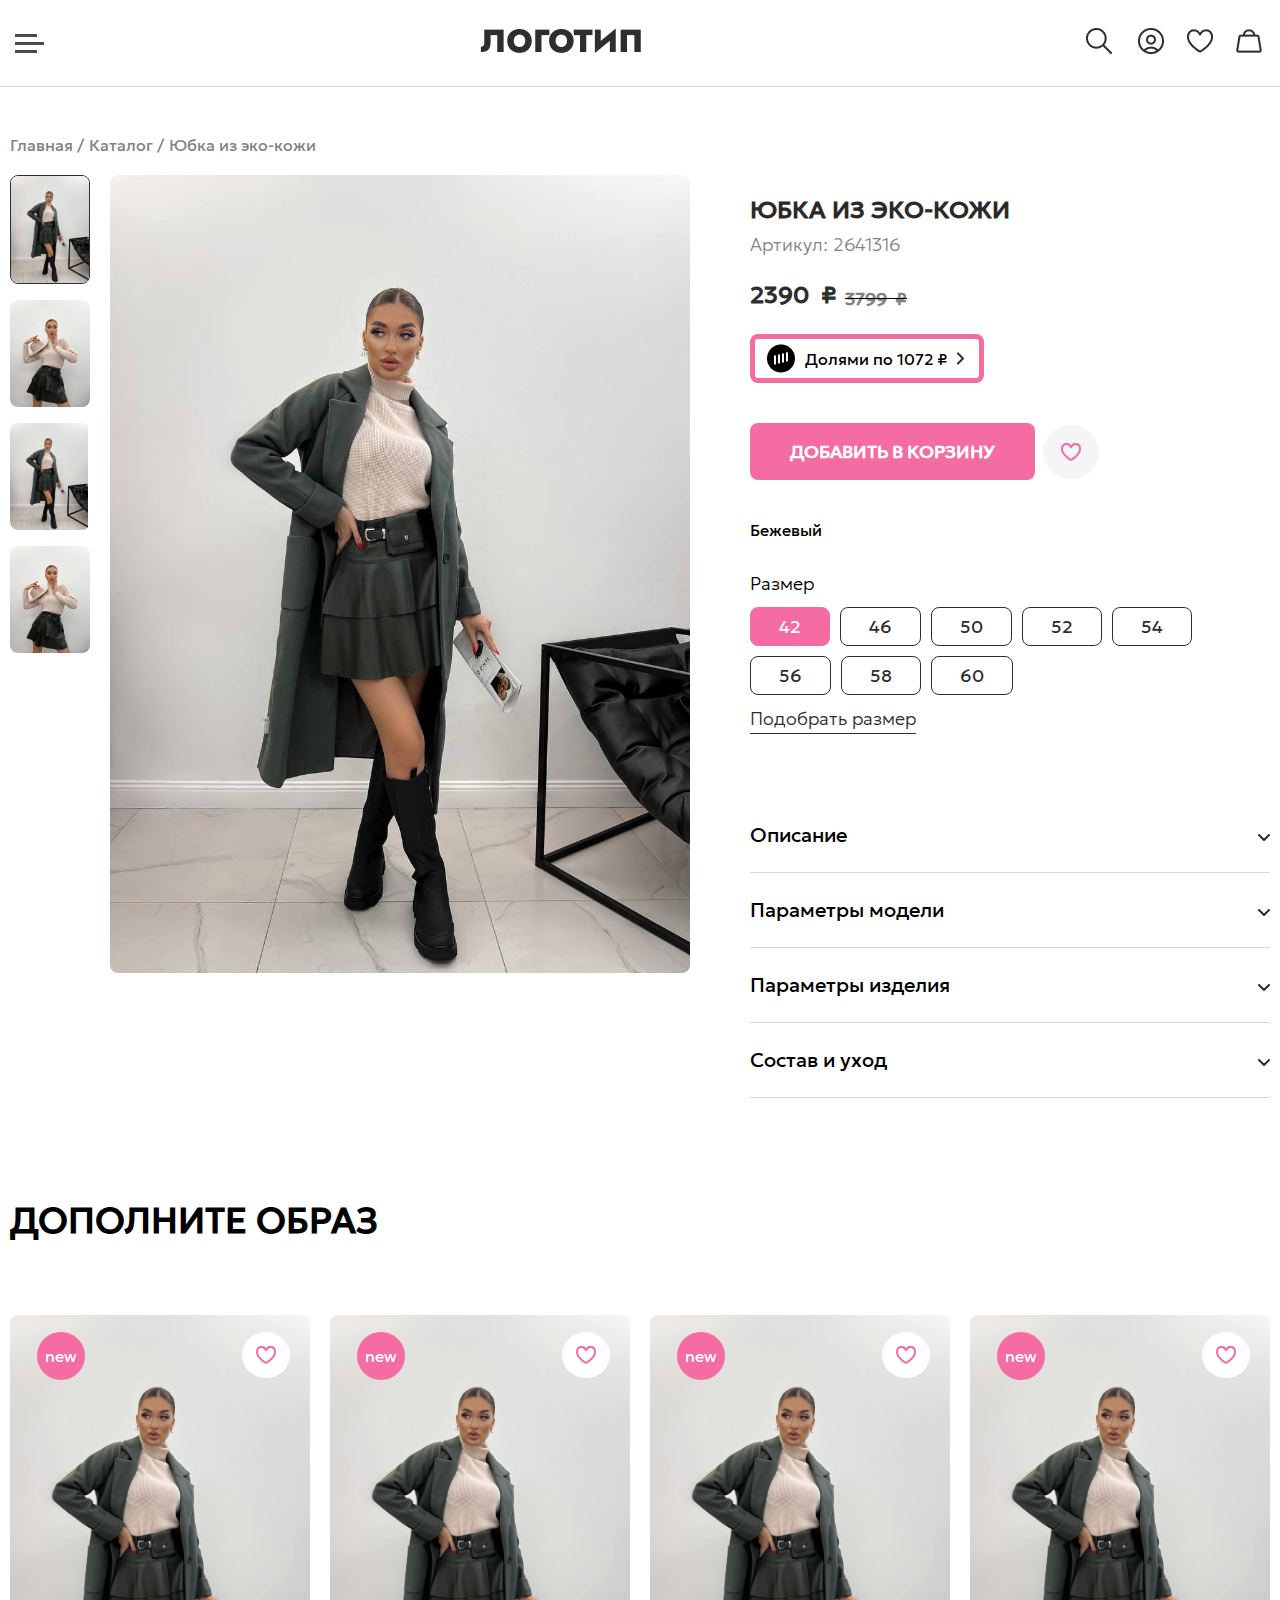
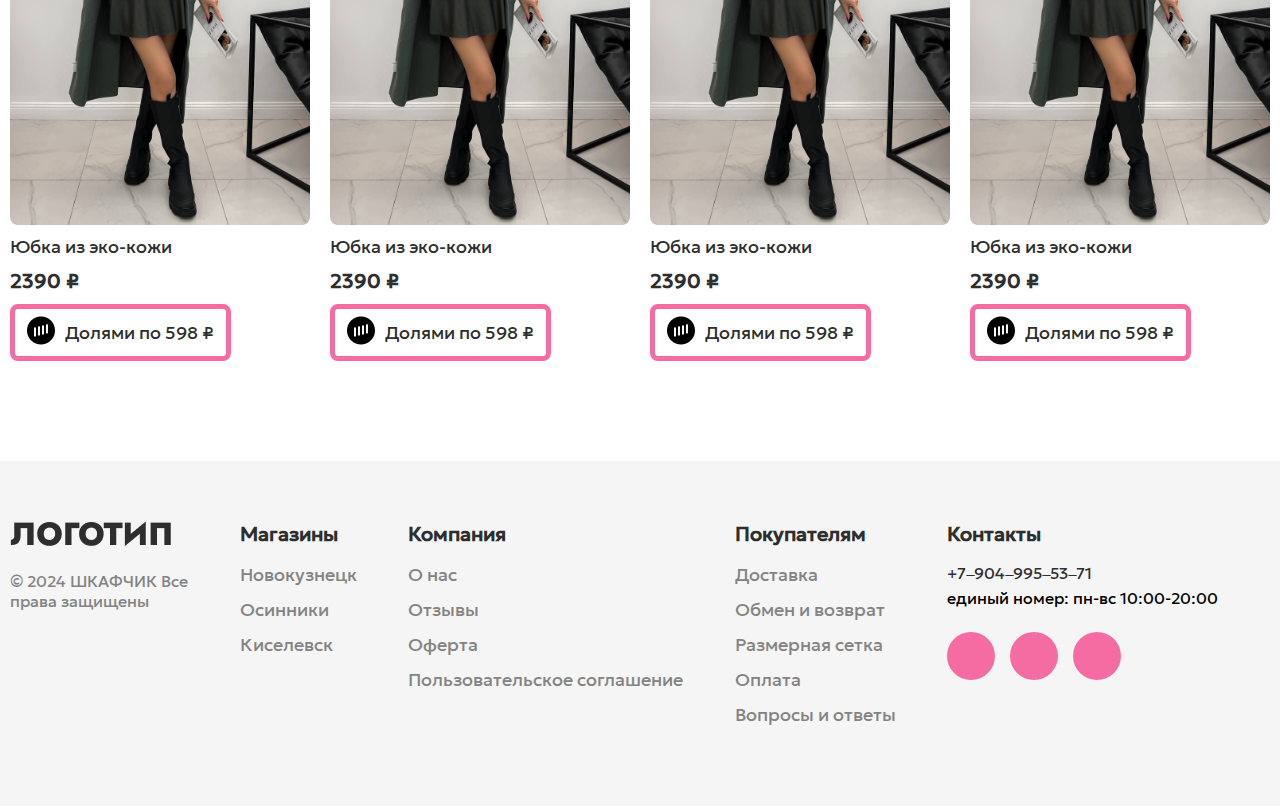
==== commit 1b5e5f8a: "1" ====
--- a/card.html
+++ b/card.html
@@ -141,467 +141,469 @@
     </header>
     <main class="site-main">
         <div class="container">
-            <div class="site-breadcrumbs breadcrumbs">
-                <div class="breadcrumbs-item">
-                    <a href="" class="breadcrumbs-item-link">Главная</a>
-                    /
-                </div>
-                <div class="breadcrumbs-item">
-                    <a href="" class="breadcrumbs-item-link">Каталог</a>
-                     /
-                </div>
-                <div class="breadcrumbs-item">
-                    <a href="" class="breadcrumbs-item-link">Юбка из эко-кожи</a>
-                </div>
-            </div>
-            <div class="site-main-card card">
-                <div class="card-top">
-                    <div class="card-left">
-                        <div class="card-pic-list">
-                            <div class="card-pic-list-item active">
-                                <img src="assets/img/card/card_1.jpg" alt="" class="card-pic-list-item__img">
-                            </div>
-                            <div class="card-pic-list-item">
-                                <img src="assets/img/card/card_2.jpg" alt="" class="card-pic-list-item__img">
-                            </div>
-                            <div class="card-pic-list-item">
-                                <img src="assets/img/card/card_3.jpg" alt="" class="card-pic-list-item__img">
-                            </div>
-                            <div class="card-pic-list-item">
-                                <img src="assets/img/card/card_4.jpg" alt="" class="card-pic-list-item__img">
-                            </div>
-                        </div>
-                        <div class="card-pic-main">
-                            <img src="assets/img/card/card_1.jpg" alt="" class="card-pic-main__img">
-                        </div>
-                    </div>
-                    <div class="card-right">
-                        <div class="card-name">
-                            Юбка из эко-кожи
-                        </div>
-                        <div class="card-number">
-                            Артикул: 2641316
-                        </div>
-                        <div class="card-price">
-                            <div class="card-price-current">
-                                <div class="card-price-val">
-                                    2390
-                                </div>
-                                <div class="card-price-measure">
+            <div class="site-wrap">
+                <div class="site-breadcrumbs breadcrumbs">
+                    <div class="breadcrumbs-item">
+                        <a href="" class="breadcrumbs-item-link">Главная</a>
+                        /
+                    </div>
+                    <div class="breadcrumbs-item">
+                        <a href="" class="breadcrumbs-item-link">Каталог</a>
+                        /
+                    </div>
+                    <div class="breadcrumbs-item">
+                        <a href="" class="breadcrumbs-item-link">Юбка из эко-кожи</a>
+                    </div>
+                </div>
+                <div class="site-main-card card">
+                    <div class="card-top">
+                        <div class="card-left">
+                            <div class="card-pic-list">
+                                <div class="card-pic-list-item active">
+                                    <img src="assets/img/card/card_1.jpg" alt="" class="card-pic-list-item__img">
+                                </div>
+                                <div class="card-pic-list-item">
+                                    <img src="assets/img/card/card_2.jpg" alt="" class="card-pic-list-item__img">
+                                </div>
+                                <div class="card-pic-list-item">
+                                    <img src="assets/img/card/card_3.jpg" alt="" class="card-pic-list-item__img">
+                                </div>
+                                <div class="card-pic-list-item">
+                                    <img src="assets/img/card/card_4.jpg" alt="" class="card-pic-list-item__img">
+                                </div>
+                            </div>
+                            <div class="card-pic-main">
+                                <img src="assets/img/card/card_1.jpg" alt="" class="card-pic-main__img">
+                            </div>
+                        </div>
+                        <div class="card-right">
+                            <div class="card-name">
+                                Юбка из эко-кожи
+                            </div>
+                            <div class="card-number">
+                                Артикул: 2641316
+                            </div>
+                            <div class="card-price">
+                                <div class="card-price-current">
+                                    <div class="card-price-val">
+                                        2390
+                                    </div>
+                                    <div class="card-price-measure">
+                                        &nbsp; ₽
+                                    </div>
+                                </div>
+                                <div class="card-price-old">
+                                    <div class="card-price-val card-price-val--old">
+                                        3799
+                                    </div>
+                                    <div class="card-price-measure card-price-measure--old">
                                     &nbsp; ₽
-                                </div>
-                            </div>
-                            <div class="card-price-old">
-                                <div class="card-price-val card-price-val--old">
-                                    3799
-                                </div>
-                                <div class="card-price-measure card-price-measure--old">
-                                   &nbsp; ₽
-                                </div>
-                            </div>
-                        </div>
-                        <div class="card-fraction">
-                            <div class="card-fraction-wrap">
-                                <div class="card-fraction-pic">
-                                    <img src="assets/img/icon/fraction.png" alt="" class="card-fraction__img">
-                                </div>
-                                <div class="card-fraction-text">
-                                    Долями по 1072 ₽
-                                </div>
-                                <div class="card-fraction-sign">
-                                    <svg width="7" height="13" viewBox="0 0 7 13" fill="none" xmlns="http://www.w3.org/2000/svg">
-                                        <path d="M1 1.5L6 6.5L1 11.5" stroke="#2E2E2E" stroke-width="2" stroke-linecap="round" stroke-linejoin="round"/>
-                                    </svg>      
-                                </div>
-                            </div>
-                        </div>
-                        <div class="card-action">
-                            <div class="card-action-basket">
-                                Добавить в корзину
-                            </div>
-                            <div class="card-action-favorite favorite">
-                                <svg width="20" height="18" viewBox="0 0 20 18" fill="none" xmlns="http://www.w3.org/2000/svg">
-                                    <path d="M10 17C10 17 1 11.9875 1 5.97234C1 -0.0427764 8 -0.544034 10 4.16221C12 -0.544034 19 -0.0427764 19 5.97234C19 11.9875 10 17 10 17Z" stroke="#F46CA2" stroke-width="2" stroke-linecap="round" stroke-linejoin="round"/>
-                                </svg>
-                            </div>
-                        </div>
-                        <div class="card-params">
-                            <div class="card-params-color">
-                                <div class="card-params-color-list">
-                                    <div class="card-params-color-item"></div>
-                                    <div class="card-params-color-item"></div>
-                                    <div class="card-params-color-item"></div>
-                                    <div class="card-params-color-item"></div>
-                                </div>
-                                <div class="card-params-color-text">
-                                    Бежевый
-                                </div>
-                            </div>
-                            <div class="card-params-size">
-                                <div class="card-params-size-title">
-                                    Размер
-                                </div>
-                                <div class="card-params-size-list">
-                                    <div class="card-params-size-item active">42</div>
-                                    <div class="card-params-size-item">46</div>
-                                    <div class="card-params-size-item">50</div>
-                                    <div class="card-params-size-item">52</div>
-                                    <div class="card-params-size-item">54</div>
-                                    <div class="card-params-size-item">56</div>
-                                    <div class="card-params-size-item">58</div>
-                                    <div class="card-params-size-item">60</div>
-                                </div>
-                                <div class="card-params-size-choose">
-                                    Подобрать размер
-                                </div>
-                            </div>
-                        </div>
-                        <div class="card-info">
-                            <div class="card-info-item">
-                                <div class="card-info-item-activator">
-                                    <div class="card-info-item-title">
-                                        Описание
-                                    </div>
-                                    <div class="card-info-item-toogle">
-                                        <svg width="12" height="7" viewBox="0 0 12 7" fill="none" xmlns="http://www.w3.org/2000/svg">
-                                            <path d="M1 1L6 6L11 1" stroke="#2E2E2E" stroke-width="2" stroke-linecap="round" stroke-linejoin="round"/>
-                                        </svg>
-                                    </div>
-                                </div>
-                                <div class="card-info-item-content">
-                                    <div class="card-info-item-content-text">
-                                        Модель длины мини из экокожи выполнена в универсальном черном цвете и дополнена декоративными элементами. Высокая посадка акцентирует талию.
-                                    </div>    
-                                </div>
-                            </div>
-                            <div class="card-info-item">
-                                <div class="card-info-item-activator">
-                                    <div class="card-info-item-title">
-                                        Параметры модели
-                                    </div>
-                                    <div class="card-info-item-toogle">
-                                        <svg width="12" height="7" viewBox="0 0 12 7" fill="none" xmlns="http://www.w3.org/2000/svg">
-                                            <path d="M1 1L6 6L11 1" stroke="#2E2E2E" stroke-width="2" stroke-linecap="round" stroke-linejoin="round"/>
-                                        </svg>
-                                    </div>
-                                </div>
-                                <div class="card-info-item-content content-model">
-                                    <div class="content-model-item">
-                                        На Виктории размер 44
-                                    </div>
-                                    <div class="content-model-item">
-                                        Параметры 87-59-93
-                                    </div>
-                                    <div class="content-model-item">
-                                        Рост 168 см
-                                    </div>
-                                </div>
-                            </div>
-                            <div class="card-info-item">
-                                <div class="card-info-item-activator">
-                                    <div class="card-info-item-title">
-                                        Параметры изделия
-                                    </div>
-                                    <div class="card-info-item-toogle">
-                                        <svg width="12" height="7" viewBox="0 0 12 7" fill="none" xmlns="http://www.w3.org/2000/svg">
-                                            <path d="M1 1L6 6L11 1" stroke="#2E2E2E" stroke-width="2" stroke-linecap="round" stroke-linejoin="round"/>
-                                        </svg>
-                                    </div>
-                                </div>
-                                <div class="card-info-item-content content-product">
-                                    <div class="content-product-top">
-                                        <div class="content-product-size-list">
-                                            <div class="content-product-size-list-item active">42</div>
-                                            <div class="content-product-size-list-item">44</div>
-                                            <div class="content-product-size-list-item">46</div>
-                                            <div class="content-product-size-list-item">48</div>
-                                            <div class="content-product-size-list-item">50</div>
-                                            <div class="content-product-size-list-item">52</div>
-                                            <div class="content-product-size-list-item">54</div>
-                                            <div class="content-product-size-list-item">56</div>
-                                            <div class="content-product-size-list-item">58</div>
-                                            <div class="content-product-size-list-item">60</div>
-                                        </div>
-                                        <div class="content-product-top-text">
-                                            Выберите размер и увидите его замеры снизу
-                                        </div>
-                                    </div>
-                                   <div class="content-product-bottom">
-                                        <div class="content-product-prop">
-                                            <div class="content-product-name">
-                                                Ширина изделия по талии
-                                            </div>
-                                            <div class="content-product-val">
-                                                27 см
-                                            </div>
-                                        </div>
-                                        <div class="content-product-prop">
-                                            <div class="content-product-name">
-                                                Ширина изделия по бедрам
-                                            </div>
-                                            <div class="content-product-val">
-                                                44,5 см
-                                            </div>
-                                        </div>
-                                        <div class="content-product-prop">
-                                            <div class="content-product-name">
-                                                Длина изделия по боковому шву
-                                            </div>
-                                            <div class="content-product-val">
-                                                27 см
-                                            </div>
-                                        </div>
-                                   </div>
-                                </div>
-                            </div>
-                            <div class="card-info-item">
-                                <div class="card-info-item-activator">
-                                    <div class="card-info-item-title">
-                                        Состав и уход
-                                    </div>
-                                    <div class="card-info-item-toogle">
-                                        <svg width="12" height="7" viewBox="0 0 12 7" fill="none" xmlns="http://www.w3.org/2000/svg">
-                                            <path d="M1 1L6 6L11 1" stroke="#2E2E2E" stroke-width="2" stroke-linecap="round" stroke-linejoin="round"/>
-                                        </svg>
-                                    </div>
-                                </div>
-                                <div class="card-info-item-content content-structure">
-                                    <div class="content-structure-item">
-                                        <div class="content-structure-item-left">
-                                            Состав:
-                                        </div>
-                                        <div class="content-structure-item-right">
-                                            внешний слой: 100% полиуретан; 
-                                            внутренний слой: 100% вискоза; 
-                                            подкладка: 100% полиэстер
-                                        </div>
-                                    </div>
-                                    <div class="content-structure-item">
-                                        <div class="content-structure-item-left">
-                                            Уход:
-                                        </div>
-                                        <div class="content-structure-item-right item-care">
-                                            <div class="item-care-top">
-                                                Одежду из такого материала можно стирать в стиральной машине. Температуру воды следует выбрать в соответствии с рекомендациями на ярлыке. Перед помещением в барабан изделие нужно вывернуть наизнанку, застегнув предварительно все замки, пуговицы и кнопки. Это способствует сохранению формы изделия. При глажке используйте режим отпаривания и функцию сбрызгивания материала водой, если это необходимо.
-                                            </div>
-                                            <div class="item-care-bottom">
-                                                <div class="item-care-elem">
-                                                    <div class="item-care-elem-pic">
-                                                        <img src="assets/img/card/handWash.png" alt="" class="care-elem__img">
-                                                        <!--
-                                                        <svg width="32" height="32" viewBox="0 0 32 32" fill="none" xmlns="http://www.w3.org/2000/svg">
-                                                            <path d="M19.5118 12.1595L19.5118 15.1898L19.5118 19.2533C19.5118 19.9756 19.0321 20.7689 18.205 20.7689C17.9144 20.7689 17.6383 20.6809 17.4169 20.4935C17.3997 20.8397 17.2953 21.1622 17.0815 21.4118C16.8398 21.6941 16.4999 21.8333 16.1366 21.8333C15.4268 21.8333 15.0167 21.2664 14.9255 20.6529C14.6541 20.9254 14.3131 21 14.0403 21C13.7633 21 13.4312 20.9115 13.1763 20.6244C12.9358 20.3536 12.8262 19.975 12.8204 19.5209C12.56 19.741 12.2168 19.8321 11.8516 19.7856C11.5883 19.7521 11.2704 19.6401 11.0112 19.3968C10.7393 19.1415 10.5651 18.7716 10.5651 18.2995C10.5651 18.2563 10.5652 18.0868 10.5653 17.8343C10.5661 16.6107 10.5682 13.4374 10.5651 13.2462L10.5651 13.2461L10.5001 9.1346L10.4999 9.12669L10.5 9.12669C10.5 8.81832 10.5315 8.43247 10.5923 8.05998C10.6519 7.69488 10.7459 7.30276 10.8872 7.00217L10.8918 6.99252L10.8919 6.99257L10.892 6.99235L10.8925 6.99124L10.8949 6.98643L10.9046 6.96672L10.9422 6.8897C10.9748 6.82262 11.0215 6.72555 11.0777 6.60648C11.1902 6.36802 11.3397 6.04298 11.4888 5.69504C11.6385 5.34577 11.7849 4.98013 11.893 4.65886C12.0077 4.31774 12.0571 4.08902 12.0571 3.98531L12.0571 3L12.0571 2.5L12.5571 2.5L13.3639 2.5L14.0951 2.5L14.9776 2.5L18.205 2.5L18.705 2.5L18.705 3L18.705 3.98488C18.705 3.98437 18.7054 3.99636 18.7122 4.02356C18.7195 4.0524 18.7321 4.09094 18.7524 4.13975C18.7934 4.23843 18.857 4.359 18.9423 4.49794C19.1129 4.77566 19.3468 5.08916 19.5899 5.38999C19.8314 5.68879 20.074 5.96536 20.2568 6.16783C20.3481 6.26883 20.4239 6.35086 20.4767 6.40736C20.5031 6.4356 20.5237 6.45743 20.5376 6.47203L20.5531 6.48839L20.5569 6.49231L20.5577 6.49317L20.5578 6.49328L20.5578 6.49332L19.5118 12.1595ZM19.5118 12.1595C19.7106 12.5405 19.954 12.9857 20.2184 13.3546C20.4064 13.6169 20.632 13.8804 20.8931 14.0571C21.1634 14.2402 21.5305 14.3646 21.9267 14.21M19.5118 12.1595L21.9267 14.21M21.9267 14.21C21.9274 14.2097 21.9282 14.2094 21.9289 14.2091L21.9267 14.21ZM22.1261 14.1073L21.9407 14.2273L22.1261 14.1073ZM22.1261 14.1073L22.1261 14.1073L22.1113 14.0844M22.1261 14.1073L22.1113 14.0844M22.1113 14.0844C22.3796 13.7991 22.4699 13.3605 22.3682 12.9851L22.1113 14.0844ZM12.7478 14.1797L12.8202 14.1797L12.7478 14.1797ZM11 9.12669C11 8.56937 11.1156 7.69147 11.3397 7.21497L11 9.12669Z" stroke="#2E2E2E" stroke-linecap="round"/>
-                                                        </svg>
-                                                        -->
-                                                    </div>
-                                                    <div class="item-care-elem-text">
-                                                        Ручная стирка
-                                                    </div>    
-                                                </div>
-                                                <div class="item-care-elem">
-                                                    <div class="item-care-elem-pic">
-                                                        <svg width="32" height="32" viewBox="0 0 32 32" fill="none" xmlns="http://www.w3.org/2000/svg">
-                                                            <path d="M5.5 5.5L16.25 16.25L27 27M27 5.5L5.5 27M16 4L27.5 23.5H4.5L16 4Z" stroke="#2E2E2E" stroke-linecap="round"/>
-                                                        </svg>
-                                                    </div>    
-                                                    <div class="item-care-elem-text">
-                                                        Не отбеливать
-                                                    </div>
-                                                </div>
-                                                <div class="item-care-elem">
-                                                    <div class="item-care-elem-pic">
-                                                        <svg width="32" height="32" viewBox="0 0 32 32" fill="none" xmlns="http://www.w3.org/2000/svg">
-                                                            <path d="M15.25 19C15.25 19.4142 15.5858 19.75 16 19.75C16.4142 19.75 16.75 19.4142 16.75 19C16.75 18.5858 16.4142 18.25 16 18.25C15.5858 18.25 15.25 18.5858 15.25 19Z" fill="#2E2E2E"/>
-                                                            <path d="M28 24H2L7.55704 15.9732C8.30418 14.894 9.53323 14.25 10.8458 14.25H24.25L28 24ZM28 24L21.5 7H7M16 19.75C15.5858 19.75 15.25 19.4142 15.25 19C15.25 18.5858 15.5858 18.25 16 18.25C16.4142 18.25 16.75 18.5858 16.75 19C16.75 19.4142 16.4142 19.75 16 19.75Z" stroke="#2E2E2E" stroke-linecap="round"/>
-                                                        </svg>
-                                                    </div>
-                                                    <div class="item-care-elem-text">
-                                                        Глажка
-                                                    </div>
-                                                </div>
-                                                <div class="item-care-elem">
-                                                    <div class="item-care-elem-pic">
-                                                        <svg width="32" height="32" viewBox="0 0 32 32" fill="none" xmlns="http://www.w3.org/2000/svg">
-                                                            <path d="M5 5L15.75 15.75M15.75 15.75L26.5 26.5M15.75 15.75L26.5 5M15.75 15.75L5 26.5M15.5 25.5V25.5C21.0228 25.5 25.5 21.0228 25.5 15.5V15.5C25.5 9.97715 21.0228 5.5 15.5 5.5V5.5C9.97715 5.5 5.5 9.97715 5.5 15.5V15.5C5.5 21.0228 9.97715 25.5 15.5 25.5Z" stroke="#2E2E2E"/>
-                                                        </svg> 
-                                                    </div>
-                                                    <div class="item-care-elem-text">
-                                                        Химчистка запрещена
-                                                    </div>
-                                                </div>
-                                                <div class="item-care-elem">
-                                                    <div class="item-care-elem-pic">
-                                                        <svg width="32" height="32" viewBox="0 0 32 32" fill="none" xmlns="http://www.w3.org/2000/svg">
-                                                            <path d="M9.5 15.5H21.5M5.5 5.5H25.5V25.5H5.5V5.5Z" stroke="#2E2E2E" stroke-linecap="round"/>
-                                                        </svg>   
-                                                    </div>
-                                                    <div class="item-care-elem-text">
-                                                        Горизонтальная сушка
-                                                    </div>
-                                                </div>
-                                            </div>
-                                        </div>
-                                    </div>
-                                </div>
-                            </div>
-                        </div>
-                    </div>
-                </div>
-                <div class="card-bottom">
-                    <div class="card-bottom-title">
-                        Дополните образ
-                    </div>
-                    <div class="card-bottom-content">
-                        <div class="catalog-item">
-                            <a href="card.html" class="catalog-item-link">
-                                <div class="catalog-item-wrap">
-                                    <div class="catalog-item-top">
-                                        <div class="catalog-item-img">
-                                            <img src="assets/img/catalog_2.png" alt="" class="catalog-item-pic">
-                                        </div>
-                                    </div>
-                                    <div class="catalog-item-bottom">
-                                        <div class="catalog-item-title">
-                                            Юбка из эко-кожи
-                                        </div>
-                                        <div class="catalog-item-price">
-                                            2390 ₽
-                                        </div>
-                                        <div class="catalog-item-fraction">
-                                            <div class="catalog-item-fraction-pic">
-                                                <img src="assets/img/icon/fraction.png" alt="" class="catalog-item-fraction__img">
-                                            </div>
-                                            <div class="catalog-item-fraction-text">
-                                                Долями по 598 ₽
-                                            </div>
-                                        </div>
-                                    </div>
-                                </div>
-                            </a>
-                            <!-- если 2 значка то делаем другой блок -->
-                            <div class="catalog-item-icons">
-                                <div class="catalog-item-special">
-                                    new
-                                </div>
-                                <div class="catalog-item__favorite favorite">
+                                    </div>
+                                </div>
+                            </div>
+                            <div class="card-fraction">
+                                <div class="card-fraction-wrap">
+                                    <div class="card-fraction-pic">
+                                        <img src="assets/img/icon/fraction.png" alt="" class="card-fraction__img">
+                                    </div>
+                                    <div class="card-fraction-text">
+                                        Долями по 1072 ₽
+                                    </div>
+                                    <div class="card-fraction-sign">
+                                        <svg width="7" height="13" viewBox="0 0 7 13" fill="none" xmlns="http://www.w3.org/2000/svg">
+                                            <path d="M1 1.5L6 6.5L1 11.5" stroke="#2E2E2E" stroke-width="2" stroke-linecap="round" stroke-linejoin="round"/>
+                                        </svg>      
+                                    </div>
+                                </div>
+                            </div>
+                            <div class="card-action">
+                                <div class="card-action-basket">
+                                    Добавить в корзину
+                                </div>
+                                <div class="card-action-favorite favorite">
                                     <svg width="20" height="18" viewBox="0 0 20 18" fill="none" xmlns="http://www.w3.org/2000/svg">
                                         <path d="M10 17C10 17 1 11.9875 1 5.97234C1 -0.0427764 8 -0.544034 10 4.16221C12 -0.544034 19 -0.0427764 19 5.97234C19 11.9875 10 17 10 17Z" stroke="#F46CA2" stroke-width="2" stroke-linecap="round" stroke-linejoin="round"/>
                                     </svg>
                                 </div>
                             </div>
-                        </div>
-                        <div class="catalog-item">
-                            <a href="card.html" class="catalog-item-link">
-                                <div class="catalog-item-wrap">
-                                    <div class="catalog-item-top">
-                                        <div class="catalog-item-img">
-                                            <img src="assets/img/catalog_2.png" alt="" class="catalog-item-pic">
-                                        </div>
-                                    </div>
-                                    <div class="catalog-item-bottom">
-                                        <div class="catalog-item-title">
-                                            Юбка из эко-кожи
-                                        </div>
-                                        <div class="catalog-item-price">
-                                            2390 ₽
-                                        </div>
-                                        <div class="catalog-item-fraction">
-                                            <div class="catalog-item-fraction-pic">
-                                                <img src="assets/img/icon/fraction.png" alt="" class="catalog-item-fraction__img">
-                                            </div>
-                                            <div class="catalog-item-fraction-text">
-                                                Долями по 598 ₽
-                                            </div>
-                                        </div>
-                                    </div>
-                                </div>
-                            </a>
-                            <!-- если 2 значка то делаем другой блок -->
-                            <div class="catalog-item-icons">
-                                <div class="catalog-item-special">
-                                    new
-                                </div>
-                                <div class="catalog-item__favorite favorite">
-                                    <svg width="20" height="18" viewBox="0 0 20 18" fill="none" xmlns="http://www.w3.org/2000/svg">
-                                        <path d="M10 17C10 17 1 11.9875 1 5.97234C1 -0.0427764 8 -0.544034 10 4.16221C12 -0.544034 19 -0.0427764 19 5.97234C19 11.9875 10 17 10 17Z" stroke="#F46CA2" stroke-width="2" stroke-linecap="round" stroke-linejoin="round"/>
-                                    </svg>
-                                </div>
-                            </div>
-                        </div>
-                        <div class="catalog-item">
-                            <a href="card.html" class="catalog-item-link">
-                                <div class="catalog-item-wrap">
-                                    <div class="catalog-item-top">
-                                        <div class="catalog-item-img">
-                                            <img src="assets/img/catalog_2.png" alt="" class="catalog-item-pic">
-                                        </div>
-                                    </div>
-                                    <div class="catalog-item-bottom">
-                                        <div class="catalog-item-title">
-                                            Юбка из эко-кожи
-                                        </div>
-                                        <div class="catalog-item-price">
-                                            2390 ₽
-                                        </div>
-                                        <div class="catalog-item-fraction">
-                                            <div class="catalog-item-fraction-pic">
-                                                <img src="assets/img/icon/fraction.png" alt="" class="catalog-item-fraction__img">
-                                            </div>
-                                            <div class="catalog-item-fraction-text">
-                                                Долями по 598 ₽
-                                            </div>
-                                        </div>
-                                    </div>
-                                </div>
-                            </a>
-                            <!-- если 2 значка то делаем другой блок -->
-                            <div class="catalog-item-icons">
-                                <div class="catalog-item-special">
-                                    new
-                                </div>
-                                <div class="catalog-item__favorite favorite">
-                                    <svg width="20" height="18" viewBox="0 0 20 18" fill="none" xmlns="http://www.w3.org/2000/svg">
-                                        <path d="M10 17C10 17 1 11.9875 1 5.97234C1 -0.0427764 8 -0.544034 10 4.16221C12 -0.544034 19 -0.0427764 19 5.97234C19 11.9875 10 17 10 17Z" stroke="#F46CA2" stroke-width="2" stroke-linecap="round" stroke-linejoin="round"/>
-                                    </svg>
-                                </div>
-                            </div>
-                        </div>
-                        <div class="catalog-item">
-                            <a href="card.html" class="catalog-item-link">
-                                <div class="catalog-item-wrap">
-                                    <div class="catalog-item-top">
-                                        <div class="catalog-item-img">
-                                            <img src="assets/img/catalog_2.png" alt="" class="catalog-item-pic">
-                                        </div>
-                                    </div>
-                                    <div class="catalog-item-bottom">
-                                        <div class="catalog-item-title">
-                                            Юбка из эко-кожи
-                                        </div>
-                                        <div class="catalog-item-price">
-                                            2390 ₽
-                                        </div>
-                                        <div class="catalog-item-fraction">
-                                            <div class="catalog-item-fraction-pic">
-                                                <img src="assets/img/icon/fraction.png" alt="" class="catalog-item-fraction__img">
-                                            </div>
-                                            <div class="catalog-item-fraction-text">
-                                                Долями по 598 ₽
-                                            </div>
-                                        </div>
-                                    </div>
-                                </div>
-                            </a>
-                            <!-- если 2 значка то делаем другой блок -->
-                            <div class="catalog-item-icons">
-                                <div class="catalog-item-special">
-                                    new
-                                </div>
-                                <div class="catalog-item__favorite favorite">
-                                    <svg width="20" height="18" viewBox="0 0 20 18" fill="none" xmlns="http://www.w3.org/2000/svg">
-                                        <path d="M10 17C10 17 1 11.9875 1 5.97234C1 -0.0427764 8 -0.544034 10 4.16221C12 -0.544034 19 -0.0427764 19 5.97234C19 11.9875 10 17 10 17Z" stroke="#F46CA2" stroke-width="2" stroke-linecap="round" stroke-linejoin="round"/>
-                                    </svg>
-                                </div>
+                            <div class="card-params">
+                                <div class="card-params-color">
+                                    <div class="card-params-color-list">
+                                        <div class="card-params-color-item"></div>
+                                        <div class="card-params-color-item"></div>
+                                        <div class="card-params-color-item"></div>
+                                        <div class="card-params-color-item"></div>
+                                    </div>
+                                    <div class="card-params-color-text">
+                                        Бежевый
+                                    </div>
+                                </div>
+                                <div class="card-params-size">
+                                    <div class="card-params-size-title">
+                                        Размер
+                                    </div>
+                                    <div class="card-params-size-list">
+                                        <div class="card-params-size-item active">42</div>
+                                        <div class="card-params-size-item">46</div>
+                                        <div class="card-params-size-item">50</div>
+                                        <div class="card-params-size-item">52</div>
+                                        <div class="card-params-size-item">54</div>
+                                        <div class="card-params-size-item">56</div>
+                                        <div class="card-params-size-item">58</div>
+                                        <div class="card-params-size-item">60</div>
+                                    </div>
+                                    <div class="card-params-size-choose">
+                                        Подобрать размер
+                                    </div>
+                                </div>
+                            </div>
+                            <div class="card-info">
+                                <div class="card-info-item">
+                                    <div class="card-info-item-activator">
+                                        <div class="card-info-item-title">
+                                            Описание
+                                        </div>
+                                        <div class="card-info-item-toogle">
+                                            <svg width="12" height="7" viewBox="0 0 12 7" fill="none" xmlns="http://www.w3.org/2000/svg">
+                                                <path d="M1 1L6 6L11 1" stroke="#2E2E2E" stroke-width="2" stroke-linecap="round" stroke-linejoin="round"/>
+                                            </svg>
+                                        </div>
+                                    </div>
+                                    <div class="card-info-item-content">
+                                        <div class="card-info-item-content-text">
+                                            Модель длины мини из экокожи выполнена в универсальном черном цвете и дополнена декоративными элементами. Высокая посадка акцентирует талию.
+                                        </div>    
+                                    </div>
+                                </div>
+                                <div class="card-info-item">
+                                    <div class="card-info-item-activator">
+                                        <div class="card-info-item-title">
+                                            Параметры модели
+                                        </div>
+                                        <div class="card-info-item-toogle">
+                                            <svg width="12" height="7" viewBox="0 0 12 7" fill="none" xmlns="http://www.w3.org/2000/svg">
+                                                <path d="M1 1L6 6L11 1" stroke="#2E2E2E" stroke-width="2" stroke-linecap="round" stroke-linejoin="round"/>
+                                            </svg>
+                                        </div>
+                                    </div>
+                                    <div class="card-info-item-content content-model">
+                                        <div class="content-model-item">
+                                            На Виктории размер 44
+                                        </div>
+                                        <div class="content-model-item">
+                                            Параметры 87-59-93
+                                        </div>
+                                        <div class="content-model-item">
+                                            Рост 168 см
+                                        </div>
+                                    </div>
+                                </div>
+                                <div class="card-info-item">
+                                    <div class="card-info-item-activator">
+                                        <div class="card-info-item-title">
+                                            Параметры изделия
+                                        </div>
+                                        <div class="card-info-item-toogle">
+                                            <svg width="12" height="7" viewBox="0 0 12 7" fill="none" xmlns="http://www.w3.org/2000/svg">
+                                                <path d="M1 1L6 6L11 1" stroke="#2E2E2E" stroke-width="2" stroke-linecap="round" stroke-linejoin="round"/>
+                                            </svg>
+                                        </div>
+                                    </div>
+                                    <div class="card-info-item-content content-product">
+                                        <div class="content-product-top">
+                                            <div class="content-product-size-list">
+                                                <div class="content-product-size-list-item active">42</div>
+                                                <div class="content-product-size-list-item">44</div>
+                                                <div class="content-product-size-list-item">46</div>
+                                                <div class="content-product-size-list-item">48</div>
+                                                <div class="content-product-size-list-item">50</div>
+                                                <div class="content-product-size-list-item">52</div>
+                                                <div class="content-product-size-list-item">54</div>
+                                                <div class="content-product-size-list-item">56</div>
+                                                <div class="content-product-size-list-item">58</div>
+                                                <div class="content-product-size-list-item">60</div>
+                                            </div>
+                                            <div class="content-product-top-text">
+                                                Выберите размер и увидите его замеры снизу
+                                            </div>
+                                        </div>
+                                    <div class="content-product-bottom">
+                                            <div class="content-product-prop">
+                                                <div class="content-product-name">
+                                                    Ширина изделия по талии
+                                                </div>
+                                                <div class="content-product-val">
+                                                    27 см
+                                                </div>
+                                            </div>
+                                            <div class="content-product-prop">
+                                                <div class="content-product-name">
+                                                    Ширина изделия по бедрам
+                                                </div>
+                                                <div class="content-product-val">
+                                                    44,5 см
+                                                </div>
+                                            </div>
+                                            <div class="content-product-prop">
+                                                <div class="content-product-name">
+                                                    Длина изделия по боковому шву
+                                                </div>
+                                                <div class="content-product-val">
+                                                    27 см
+                                                </div>
+                                            </div>
+                                    </div>
+                                    </div>
+                                </div>
+                                <div class="card-info-item">
+                                    <div class="card-info-item-activator">
+                                        <div class="card-info-item-title">
+                                            Состав и уход
+                                        </div>
+                                        <div class="card-info-item-toogle">
+                                            <svg width="12" height="7" viewBox="0 0 12 7" fill="none" xmlns="http://www.w3.org/2000/svg">
+                                                <path d="M1 1L6 6L11 1" stroke="#2E2E2E" stroke-width="2" stroke-linecap="round" stroke-linejoin="round"/>
+                                            </svg>
+                                        </div>
+                                    </div>
+                                    <div class="card-info-item-content content-structure">
+                                        <div class="content-structure-item">
+                                            <div class="content-structure-item-left">
+                                                Состав:
+                                            </div>
+                                            <div class="content-structure-item-right">
+                                                внешний слой: 100% полиуретан; 
+                                                внутренний слой: 100% вискоза; 
+                                                подкладка: 100% полиэстер
+                                            </div>
+                                        </div>
+                                        <div class="content-structure-item">
+                                            <div class="content-structure-item-left">
+                                                Уход:
+                                            </div>
+                                            <div class="content-structure-item-right item-care">
+                                                <div class="item-care-top">
+                                                    Одежду из такого материала можно стирать в стиральной машине. Температуру воды следует выбрать в соответствии с рекомендациями на ярлыке. Перед помещением в барабан изделие нужно вывернуть наизнанку, застегнув предварительно все замки, пуговицы и кнопки. Это способствует сохранению формы изделия. При глажке используйте режим отпаривания и функцию сбрызгивания материала водой, если это необходимо.
+                                                </div>
+                                                <div class="item-care-bottom">
+                                                    <div class="item-care-elem">
+                                                        <div class="item-care-elem-pic">
+                                                            <img src="assets/img/card/handWash.png" alt="" class="care-elem__img">
+                                                            <!--
+                                                            <svg width="32" height="32" viewBox="0 0 32 32" fill="none" xmlns="http://www.w3.org/2000/svg">
+                                                                <path d="M19.5118 12.1595L19.5118 15.1898L19.5118 19.2533C19.5118 19.9756 19.0321 20.7689 18.205 20.7689C17.9144 20.7689 17.6383 20.6809 17.4169 20.4935C17.3997 20.8397 17.2953 21.1622 17.0815 21.4118C16.8398 21.6941 16.4999 21.8333 16.1366 21.8333C15.4268 21.8333 15.0167 21.2664 14.9255 20.6529C14.6541 20.9254 14.3131 21 14.0403 21C13.7633 21 13.4312 20.9115 13.1763 20.6244C12.9358 20.3536 12.8262 19.975 12.8204 19.5209C12.56 19.741 12.2168 19.8321 11.8516 19.7856C11.5883 19.7521 11.2704 19.6401 11.0112 19.3968C10.7393 19.1415 10.5651 18.7716 10.5651 18.2995C10.5651 18.2563 10.5652 18.0868 10.5653 17.8343C10.5661 16.6107 10.5682 13.4374 10.5651 13.2462L10.5651 13.2461L10.5001 9.1346L10.4999 9.12669L10.5 9.12669C10.5 8.81832 10.5315 8.43247 10.5923 8.05998C10.6519 7.69488 10.7459 7.30276 10.8872 7.00217L10.8918 6.99252L10.8919 6.99257L10.892 6.99235L10.8925 6.99124L10.8949 6.98643L10.9046 6.96672L10.9422 6.8897C10.9748 6.82262 11.0215 6.72555 11.0777 6.60648C11.1902 6.36802 11.3397 6.04298 11.4888 5.69504C11.6385 5.34577 11.7849 4.98013 11.893 4.65886C12.0077 4.31774 12.0571 4.08902 12.0571 3.98531L12.0571 3L12.0571 2.5L12.5571 2.5L13.3639 2.5L14.0951 2.5L14.9776 2.5L18.205 2.5L18.705 2.5L18.705 3L18.705 3.98488C18.705 3.98437 18.7054 3.99636 18.7122 4.02356C18.7195 4.0524 18.7321 4.09094 18.7524 4.13975C18.7934 4.23843 18.857 4.359 18.9423 4.49794C19.1129 4.77566 19.3468 5.08916 19.5899 5.38999C19.8314 5.68879 20.074 5.96536 20.2568 6.16783C20.3481 6.26883 20.4239 6.35086 20.4767 6.40736C20.5031 6.4356 20.5237 6.45743 20.5376 6.47203L20.5531 6.48839L20.5569 6.49231L20.5577 6.49317L20.5578 6.49328L20.5578 6.49332L19.5118 12.1595ZM19.5118 12.1595C19.7106 12.5405 19.954 12.9857 20.2184 13.3546C20.4064 13.6169 20.632 13.8804 20.8931 14.0571C21.1634 14.2402 21.5305 14.3646 21.9267 14.21M19.5118 12.1595L21.9267 14.21M21.9267 14.21C21.9274 14.2097 21.9282 14.2094 21.9289 14.2091L21.9267 14.21ZM22.1261 14.1073L21.9407 14.2273L22.1261 14.1073ZM22.1261 14.1073L22.1261 14.1073L22.1113 14.0844M22.1261 14.1073L22.1113 14.0844M22.1113 14.0844C22.3796 13.7991 22.4699 13.3605 22.3682 12.9851L22.1113 14.0844ZM12.7478 14.1797L12.8202 14.1797L12.7478 14.1797ZM11 9.12669C11 8.56937 11.1156 7.69147 11.3397 7.21497L11 9.12669Z" stroke="#2E2E2E" stroke-linecap="round"/>
+                                                            </svg>
+                                                            -->
+                                                        </div>
+                                                        <div class="item-care-elem-text">
+                                                            Ручная стирка
+                                                        </div>    
+                                                    </div>
+                                                    <div class="item-care-elem">
+                                                        <div class="item-care-elem-pic">
+                                                            <svg width="32" height="32" viewBox="0 0 32 32" fill="none" xmlns="http://www.w3.org/2000/svg">
+                                                                <path d="M5.5 5.5L16.25 16.25L27 27M27 5.5L5.5 27M16 4L27.5 23.5H4.5L16 4Z" stroke="#2E2E2E" stroke-linecap="round"/>
+                                                            </svg>
+                                                        </div>    
+                                                        <div class="item-care-elem-text">
+                                                            Не отбеливать
+                                                        </div>
+                                                    </div>
+                                                    <div class="item-care-elem">
+                                                        <div class="item-care-elem-pic">
+                                                            <svg width="32" height="32" viewBox="0 0 32 32" fill="none" xmlns="http://www.w3.org/2000/svg">
+                                                                <path d="M15.25 19C15.25 19.4142 15.5858 19.75 16 19.75C16.4142 19.75 16.75 19.4142 16.75 19C16.75 18.5858 16.4142 18.25 16 18.25C15.5858 18.25 15.25 18.5858 15.25 19Z" fill="#2E2E2E"/>
+                                                                <path d="M28 24H2L7.55704 15.9732C8.30418 14.894 9.53323 14.25 10.8458 14.25H24.25L28 24ZM28 24L21.5 7H7M16 19.75C15.5858 19.75 15.25 19.4142 15.25 19C15.25 18.5858 15.5858 18.25 16 18.25C16.4142 18.25 16.75 18.5858 16.75 19C16.75 19.4142 16.4142 19.75 16 19.75Z" stroke="#2E2E2E" stroke-linecap="round"/>
+                                                            </svg>
+                                                        </div>
+                                                        <div class="item-care-elem-text">
+                                                            Глажка
+                                                        </div>
+                                                    </div>
+                                                    <div class="item-care-elem">
+                                                        <div class="item-care-elem-pic">
+                                                            <svg width="32" height="32" viewBox="0 0 32 32" fill="none" xmlns="http://www.w3.org/2000/svg">
+                                                                <path d="M5 5L15.75 15.75M15.75 15.75L26.5 26.5M15.75 15.75L26.5 5M15.75 15.75L5 26.5M15.5 25.5V25.5C21.0228 25.5 25.5 21.0228 25.5 15.5V15.5C25.5 9.97715 21.0228 5.5 15.5 5.5V5.5C9.97715 5.5 5.5 9.97715 5.5 15.5V15.5C5.5 21.0228 9.97715 25.5 15.5 25.5Z" stroke="#2E2E2E"/>
+                                                            </svg> 
+                                                        </div>
+                                                        <div class="item-care-elem-text">
+                                                            Химчистка запрещена
+                                                        </div>
+                                                    </div>
+                                                    <div class="item-care-elem">
+                                                        <div class="item-care-elem-pic">
+                                                            <svg width="32" height="32" viewBox="0 0 32 32" fill="none" xmlns="http://www.w3.org/2000/svg">
+                                                                <path d="M9.5 15.5H21.5M5.5 5.5H25.5V25.5H5.5V5.5Z" stroke="#2E2E2E" stroke-linecap="round"/>
+                                                            </svg>   
+                                                        </div>
+                                                        <div class="item-care-elem-text">
+                                                            Горизонтальная сушка
+                                                        </div>
+                                                    </div>
+                                                </div>
+                                            </div>
+                                        </div>
+                                    </div>
+                                </div>
+                            </div>
+                        </div>
+                    </div>
+                    <div class="card-bottom">
+                        <div class="card-bottom-title">
+                            Дополните образ
+                        </div>
+                        <div class="card-bottom-content">
+                            <div class="catalog-item catalog-item--card">
+                                 <!-- если 2 значка то делаем другой блок -->
+                                <div class="catalog-item-icons catalog-item-icons--card">
+                                    <div class="catalog-item-special">
+                                        new
+                                    </div>
+                                    <div class="catalog-item__favorite favorite">
+                                        <svg width="20" height="18" viewBox="0 0 20 18" fill="none" xmlns="http://www.w3.org/2000/svg">
+                                            <path d="M10 17C10 17 1 11.9875 1 5.97234C1 -0.0427764 8 -0.544034 10 4.16221C12 -0.544034 19 -0.0427764 19 5.97234C19 11.9875 10 17 10 17Z" stroke="#F46CA2" stroke-width="2" stroke-linecap="round" stroke-linejoin="round"/>
+                                        </svg>
+                                    </div>
+                                </div>
+                                <a href="card.html" class="catalog-item-link">
+                                    <div class="catalog-item-wrap">
+                                        <div class="catalog-item-top catalog-item-top--card">
+                                            <div class="catalog-item-img">
+                                                <img src="assets/img/catalog_2.png" alt="" class="catalog-item-pic">
+                                            </div>
+                                        </div>
+                                        <div class="catalog-item-bottom">
+                                            <div class="catalog-item-title">
+                                                Юбка из эко-кожи
+                                            </div>
+                                            <div class="catalog-item-price">
+                                                2390 ₽
+                                            </div>
+                                            <div class="catalog-item-fraction catalog-item-fraction--borcolor">
+                                                <div class="catalog-item-fraction-pic">
+                                                    <img src="assets/img/icon/fraction.png" alt="" class="catalog-item-fraction__img">
+                                                </div>
+                                                <div class="catalog-item-fraction-text">
+                                                    Долями по 598 ₽
+                                                </div>
+                                            </div>
+                                        </div>
+                                    </div>
+                                </a>
+                            </div>
+                            <div class="catalog-item catalog-item--card">
+                                <!-- если 2 значка то делаем другой блок -->
+                                <div class="catalog-item-icons catalog-item-icons--card">
+                                    <div class="catalog-item-special">
+                                        new
+                                    </div>
+                                    <div class="catalog-item__favorite favorite">
+                                        <svg width="20" height="18" viewBox="0 0 20 18" fill="none" xmlns="http://www.w3.org/2000/svg">
+                                            <path d="M10 17C10 17 1 11.9875 1 5.97234C1 -0.0427764 8 -0.544034 10 4.16221C12 -0.544034 19 -0.0427764 19 5.97234C19 11.9875 10 17 10 17Z" stroke="#F46CA2" stroke-width="2" stroke-linecap="round" stroke-linejoin="round"/>
+                                        </svg>
+                                    </div>
+                                </div>
+                                <a href="card.html" class="catalog-item-link">
+                                    <div class="catalog-item-wrap">
+                                        <div class="catalog-item-top catalog-item-top--card">
+                                            <div class="catalog-item-img">
+                                                <img src="assets/img/catalog_2.png" alt="" class="catalog-item-pic">
+                                            </div>
+                                        </div>
+                                        <div class="catalog-item-bottom">
+                                            <div class="catalog-item-title">
+                                                Юбка из эко-кожи
+                                            </div>
+                                            <div class="catalog-item-price">
+                                                2390 ₽
+                                            </div>
+                                            <div class="catalog-item-fraction catalog-item-fraction--borcolor">
+                                                <div class="catalog-item-fraction-pic">
+                                                    <img src="assets/img/icon/fraction.png" alt="" class="catalog-item-fraction__img">
+                                                </div>
+                                                <div class="catalog-item-fraction-text">
+                                                    Долями по 598 ₽
+                                                </div>
+                                            </div>
+                                        </div>
+                                    </div>
+                                </a>
+                            </div>
+                            <div class="catalog-item catalog-item--card">
+                                 <!-- если 2 значка то делаем другой блок -->
+                                <div class="catalog-item-icons catalog-item-icons--card">
+                                    <div class="catalog-item-special">
+                                        new
+                                    </div>
+                                    <div class="catalog-item__favorite favorite">
+                                        <svg width="20" height="18" viewBox="0 0 20 18" fill="none" xmlns="http://www.w3.org/2000/svg">
+                                            <path d="M10 17C10 17 1 11.9875 1 5.97234C1 -0.0427764 8 -0.544034 10 4.16221C12 -0.544034 19 -0.0427764 19 5.97234C19 11.9875 10 17 10 17Z" stroke="#F46CA2" stroke-width="2" stroke-linecap="round" stroke-linejoin="round"/>
+                                        </svg>
+                                    </div>
+                                </div>
+                                <a href="card.html" class="catalog-item-link">
+                                    <div class="catalog-item-wrap">
+                                        <div class="catalog-item-top catalog-item-top--card">
+                                            <div class="catalog-item-img">
+                                                <img src="assets/img/catalog_2.png" alt="" class="catalog-item-pic">
+                                            </div>
+                                        </div>
+                                        <div class="catalog-item-bottom">
+                                            <div class="catalog-item-title">
+                                                Юбка из эко-кожи
+                                            </div>
+                                            <div class="catalog-item-price">
+                                                2390 ₽
+                                            </div>
+                                            <div class="catalog-item-fraction catalog-item-fraction--borcolor">
+                                                <div class="catalog-item-fraction-pic">
+                                                    <img src="assets/img/icon/fraction.png" alt="" class="catalog-item-fraction__img">
+                                                </div>
+                                                <div class="catalog-item-fraction-text">
+                                                    Долями по 598 ₽
+                                                </div>
+                                            </div>
+                                        </div>
+                                    </div>
+                                </a>
+                            </div>
+                            <div class="catalog-item catalog-item--card">
+                                <!-- если 2 значка то делаем другой блок -->
+                                <div class="catalog-item-icons catalog-item-icons--card">
+                                    <div class="catalog-item-special">
+                                        new
+                                    </div>
+                                    <div class="catalog-item__favorite favorite">
+                                        <svg width="20" height="18" viewBox="0 0 20 18" fill="none" xmlns="http://www.w3.org/2000/svg">
+                                            <path d="M10 17C10 17 1 11.9875 1 5.97234C1 -0.0427764 8 -0.544034 10 4.16221C12 -0.544034 19 -0.0427764 19 5.97234C19 11.9875 10 17 10 17Z" stroke="#F46CA2" stroke-width="2" stroke-linecap="round" stroke-linejoin="round"/>
+                                        </svg>
+                                    </div>
+                                </div>
+                                <a href="card.html" class="catalog-item-link">
+                                    <div class="catalog-item-wrap">
+                                        <div class="catalog-item-top catalog-item-top--card">
+                                            <div class="catalog-item-img">
+                                                <img src="assets/img/catalog_2.png" alt="" class="catalog-item-pic">
+                                            </div>
+                                        </div>
+                                        <div class="catalog-item-bottom">
+                                            <div class="catalog-item-title">
+                                                Юбка из эко-кожи
+                                            </div>
+                                            <div class="catalog-item-price">
+                                                2390 ₽
+                                            </div>
+                                            <div class="catalog-item-fraction catalog-item-fraction--borcolor">
+                                                <div class="catalog-item-fraction-pic">
+                                                    <img src="assets/img/icon/fraction.png" alt="" class="catalog-item-fraction__img">
+                                                </div>
+                                                <div class="catalog-item-fraction-text">
+                                                    Долями по 598 ₽
+                                                </div>
+                                            </div>
+                                        </div>
+                                    </div>
+                                </a>
                             </div>
                         </div>
                     </div>
--- a/assets/css/style.css
+++ b/assets/css/style.css
@@ -904,7 +904,7 @@
 }
 .card-top{
     display: flex;
-    justify-content: space-between;
+    gap: 60px;
 }
 .card-left{
     width: 100%;
@@ -1168,7 +1168,19 @@
 .card-bottom-content{
     display: flex;
     justify-content: space-between;
-    flex-wrap: wrap;
+    overflow-x: scroll;
+    flex-wrap: nowrap !important;
+    scrollbar-width: none;
+}
+.catalog-item--card{
+    flex-direction: column;
+}
+.catalog-item-icons--card{
+    position: relative !important;
+    top: 45px;
+}
+.catalog-item-fraction--borcolor{
+    border-color: var(--pink) !important;
 }
 @media screen {
     .card-action-basket:hover{
@@ -1180,8 +1192,94 @@
         border-color: var(--pink);
         color: var(--white);
     }
-    .card-pic-main__img:hover{
-
+}
+@media(max-width: 1420px){
+    .card-right{
+        max-width: 520px;
+    }
+}
+@media(max-width: 1150px){
+    .catalog-item--card {
+        max-width: 245px !important;
+    }
+    .catalog-item-icons--card {
+        max-width: 186px !important;
+    }
+}
+@media(max-width: 1100px){
+    .card-right{
+        max-width: 410px;
+    }
+    .catalog-item-icons--card {
+        max-width: 222px !important;
+    }
+    .catalog-item-top--card{
+        height: 327px !important;
+    }
+}
+@media(max-width: 1000px){
+    .catalog-item--card {
+        max-width: 215px !important;
+        height: 463px !important;
+    }
+    .catalog-item--card .catalog-item-special{
+        left: 0 !important;
+    } 
+    .catalog-item-icons--card {
+        max-width: 185px !important;
+    }
+    .card-bottom-content{
+        gap: 20px;
+    }
+    .catalog-item-icons--card{
+        top: 53px;
+    }
+}
+@media(max-width: 990px){
+    .card-right {
+        max-width: 352px;
+    }
+}
+@media(max-width: 875px){
+    .card-pic-list-item{
+        height: 85px;
+    }
+    .card-pic-list{
+        max-width: 65px;
+    }
+}
+@media(max-width: 800px){
+    .card-top{
+        flex-direction: column;
+        justify-content: center;
+    }
+    .card-right{
+        max-width: 100%;
+    }
+    .card-bottom-content{
+        gap: 15px;
+        overflow-y: scroll;
+    }
+}
+@media(max-width: 500px){
+    .catalog-item-icons--card {
+        max-width: 151px !important;
+    }
+}
+@media(max-width: 450px){
+    .catalog-item-icons--card {
+        top: 39px;
+    }
+}
+@media(max-width: 385px){
+    .catalog-item--card{
+        height: 402px !important;
+    }
+    .catalog-item-top--card {
+        height: 225px !important;
+    }
+    .catalog-item-icons--card {
+        max-width: 135px !important;
     }
 }
 /*==========================*/
@@ -1203,6 +1301,7 @@
     .catalog-setting-type-list{
         right: 10px;
     }
+
 }
 @media(max-width: 1800px){
     .catalog-item{
@@ -1239,6 +1338,9 @@
     }
     .buyers-item{
         max-width: 49%;
+    }
+    .site-wrap{
+        padding: 0 10px;
     }
 }
 @media(max-width: 1700px){
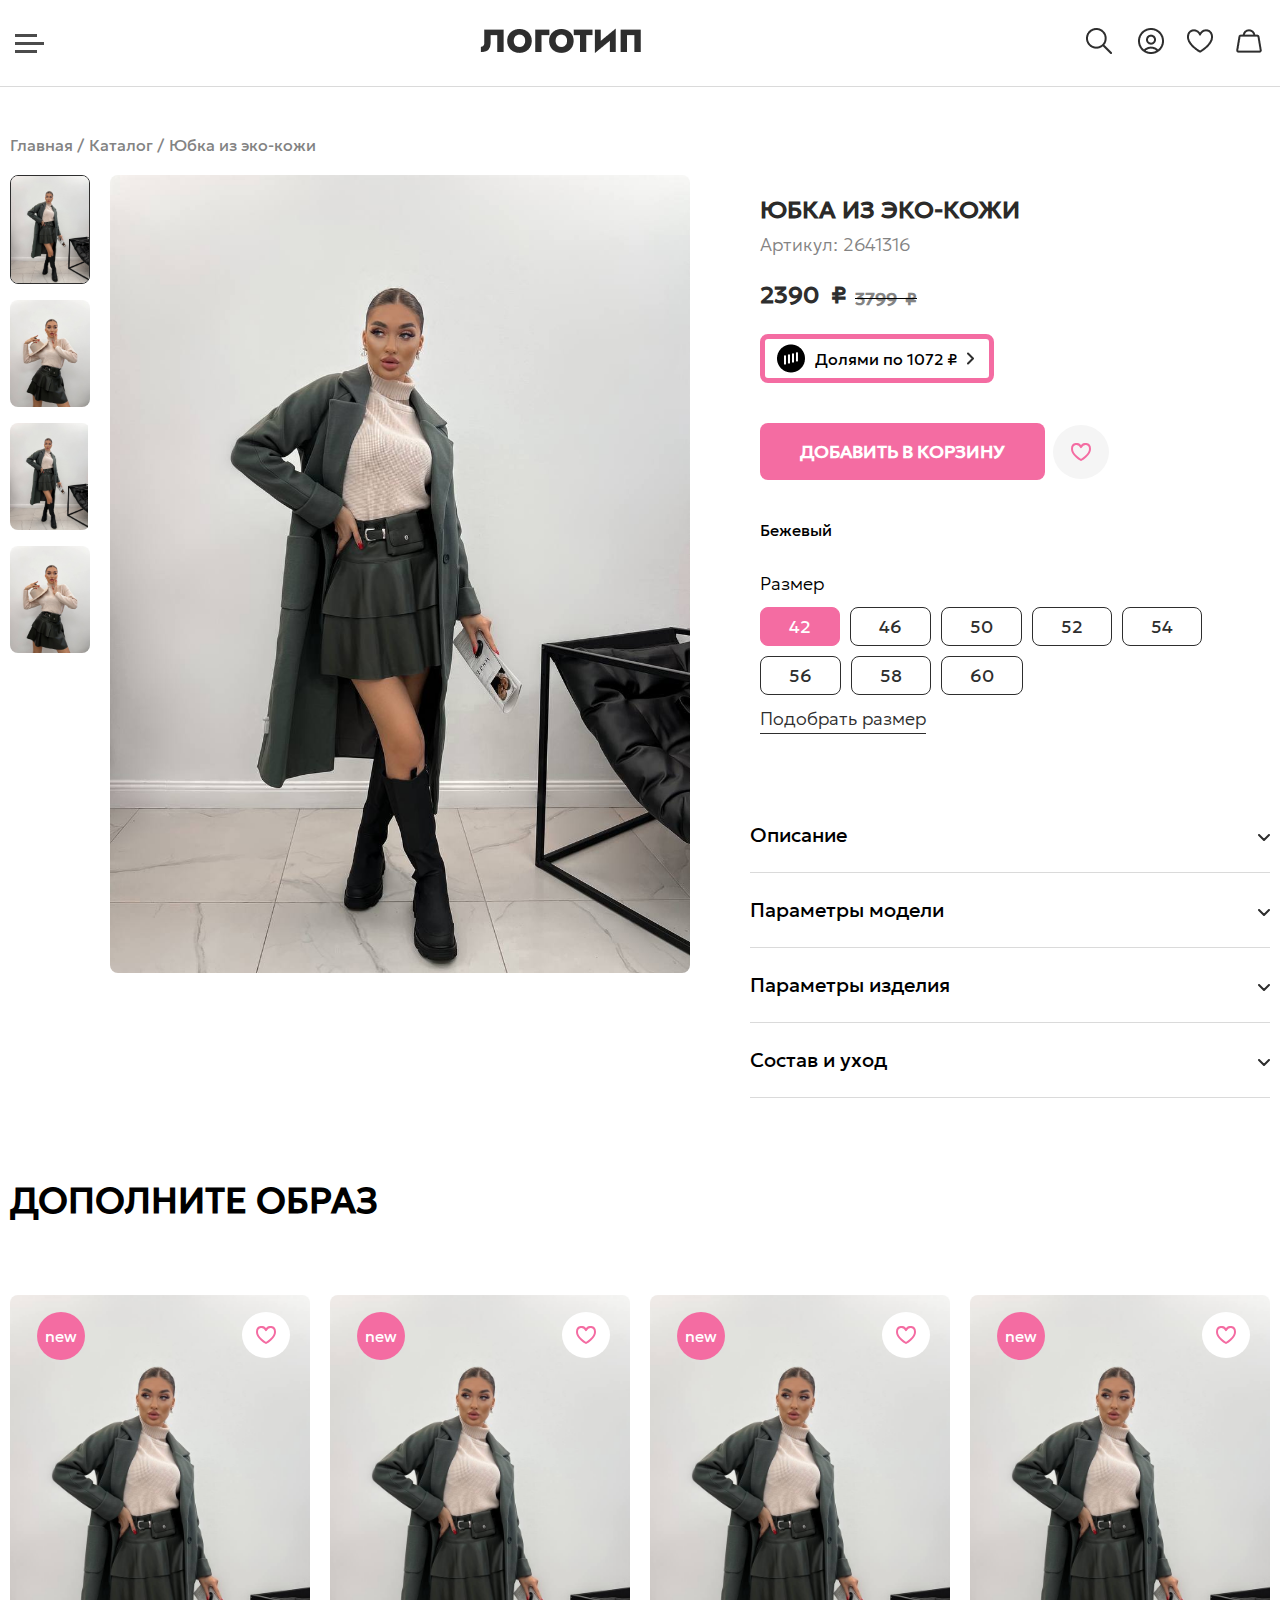
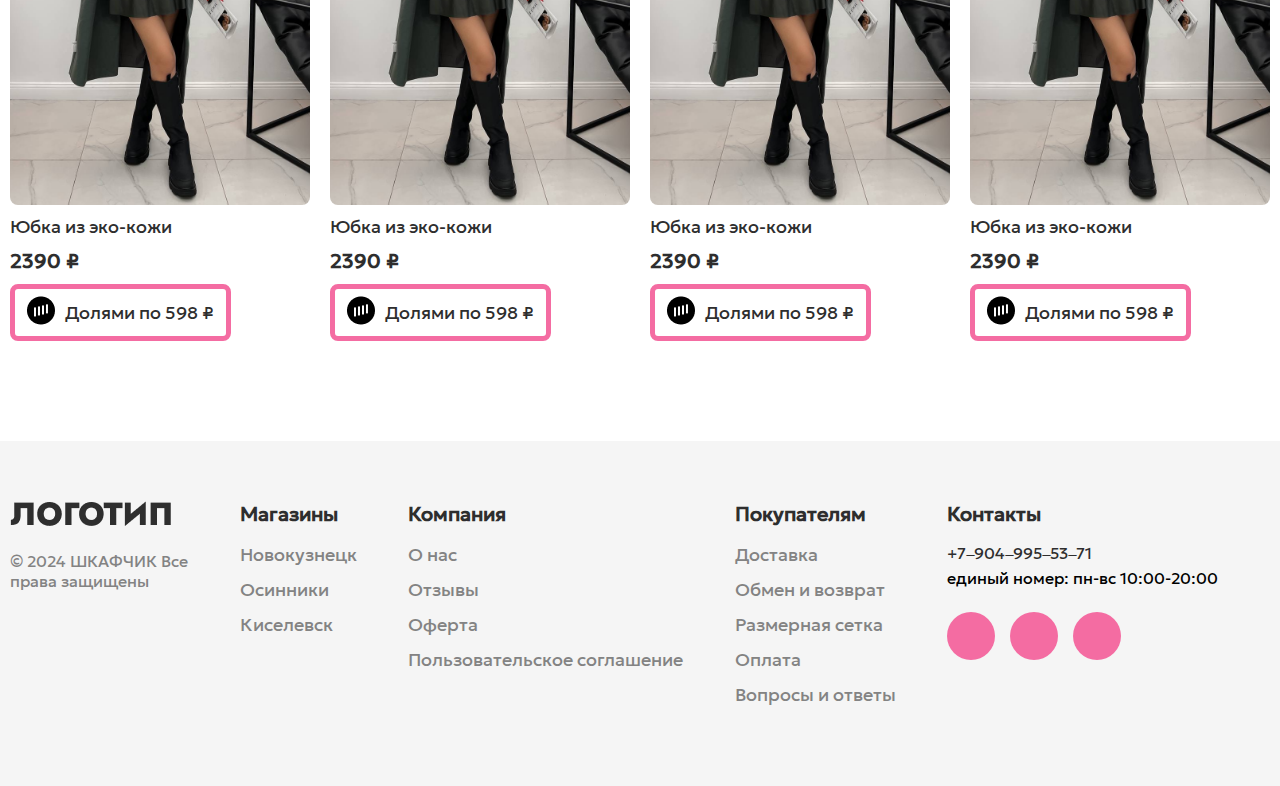
==== commit 46a30624: "123" ====
--- a/card.html
+++ b/card.html
@@ -4,6 +4,8 @@
     <meta name="viewport" content="width=device-width, initial-scale=1.0">
     <title>Шкафчик</title>
     <link rel="stylesheet" href="assets/css/style.css">
+
+    <link rel="stylesheet" href="assets/css/card.css">
 </head>
 <div class="site">
     <header class="site-header site__header">
@@ -140,476 +142,494 @@
         </div>
     </header>
     <main class="site-main">
-        <div class="container">
             <div class="site-wrap">
                 <div class="site-breadcrumbs breadcrumbs">
-                    <div class="breadcrumbs-item">
-                        <a href="" class="breadcrumbs-item-link">Главная</a>
-                        /
-                    </div>
-                    <div class="breadcrumbs-item">
-                        <a href="" class="breadcrumbs-item-link">Каталог</a>
-                        /
-                    </div>
-                    <div class="breadcrumbs-item">
-                        <a href="" class="breadcrumbs-item-link">Юбка из эко-кожи</a>
+                    <div class="container">
+                        <div class="breadcrumbs-wrap">
+                            <div class="breadcrumbs-item">
+                                <a href="" class="breadcrumbs-item-link">Главная</a>
+                                /
+                            </div>
+                            <div class="breadcrumbs-item">
+                                <a href="" class="breadcrumbs-item-link">Каталог</a>
+                                /
+                            </div>
+                            <div class="breadcrumbs-item">
+                                <a href="" class="breadcrumbs-item-link">Юбка из эко-кожи</a>
+                            </div>
+                        </div>
                     </div>
                 </div>
                 <div class="site-main-card card">
                     <div class="card-top">
-                        <div class="card-left">
-                            <div class="card-pic-list">
-                                <div class="card-pic-list-item active">
-                                    <img src="assets/img/card/card_1.jpg" alt="" class="card-pic-list-item__img">
-                                </div>
-                                <div class="card-pic-list-item">
-                                    <img src="assets/img/card/card_2.jpg" alt="" class="card-pic-list-item__img">
-                                </div>
-                                <div class="card-pic-list-item">
-                                    <img src="assets/img/card/card_3.jpg" alt="" class="card-pic-list-item__img">
-                                </div>
-                                <div class="card-pic-list-item">
-                                    <img src="assets/img/card/card_4.jpg" alt="" class="card-pic-list-item__img">
-                                </div>
-                            </div>
-                            <div class="card-pic-main">
-                                <img src="assets/img/card/card_1.jpg" alt="" class="card-pic-main__img">
-                            </div>
-                        </div>
-                        <div class="card-right">
-                            <div class="card-name">
-                                Юбка из эко-кожи
-                            </div>
-                            <div class="card-number">
-                                Артикул: 2641316
-                            </div>
-                            <div class="card-price">
-                                <div class="card-price-current">
-                                    <div class="card-price-val">
-                                        2390
+                        <div class="card-left--mob">
+                            <img src="assets/img/card/card_1.jpg" alt="" class="card-pic-mob">
+                        </div>
+                        <div class="container">
+                            <div class="card-top-wrap">
+                                <div class="card-left">
+                                    <div class="card-pic-list">
+                                        <div class="card-pic-list-item active">
+                                            <img src="assets/img/card/card_1.jpg" alt="" class="card-pic-list-item__img">
+                                        </div>
+                                        <div class="card-pic-list-item">
+                                            <img src="assets/img/card/card_2.jpg" alt="" class="card-pic-list-item__img">
+                                        </div>
+                                        <div class="card-pic-list-item">
+                                            <img src="assets/img/card/card_3.jpg" alt="" class="card-pic-list-item__img">
+                                        </div>
+                                        <div class="card-pic-list-item">
+                                            <img src="assets/img/card/card_4.jpg" alt="" class="card-pic-list-item__img">
+                                        </div>
                                     </div>
-                                    <div class="card-price-measure">
-                                        &nbsp; ₽
+                                    <div class="card-pic-main">
+                                        <img src="assets/img/card/card_1.jpg" alt="" class="card-pic-main__img">
                                     </div>
                                 </div>
-                                <div class="card-price-old">
-                                    <div class="card-price-val card-price-val--old">
-                                        3799
+                                <div class="card-right">
+                                    <div class="card-right-top">
+                                        <div class="card-name">
+                                            Юбка из эко-кожи
+                                        </div>
+                                        <div class="card-number">
+                                            Артикул: 2641316
+                                        </div>
+                                        <div class="card-price">
+                                            <div class="card-price-current">
+                                                <div class="card-price-val">
+                                                    2390
+                                                </div>
+                                                <div class="card-price-measure">
+                                                    &nbsp; ₽
+                                                </div>
+                                            </div>
+                                            <div class="card-price-old">
+                                                <div class="card-price-val card-price-val--old">
+                                                    3799
+                                                </div>
+                                                <div class="card-price-measure card-price-measure--old">
+                                                &nbsp; ₽
+                                                </div>
+                                            </div>
+                                        </div>
+                                        <div class="card-fraction">
+                                            <div class="card-fraction-wrap">
+                                                <div class="card-fraction-pic">
+                                                    <img src="assets/img/icon/fraction.png" alt="" class="card-fraction__img">
+                                                </div>
+                                                <div class="card-fraction-text">
+                                                    Долями по 1072 ₽
+                                                </div>
+                                                <div class="card-fraction-sign">
+                                                    <svg width="7" height="13" viewBox="0 0 7 13" fill="none" xmlns="http://www.w3.org/2000/svg">
+                                                        <path d="M1 1.5L6 6.5L1 11.5" stroke="#2E2E2E" stroke-width="2" stroke-linecap="round" stroke-linejoin="round"/>
+                                                    </svg>      
+                                                </div>
+                                            </div>
+                                        </div>
+                                        <div class="card-action">
+                                            <div class="card-action-basket">
+                                                Добавить в корзину
+                                            </div>
+                                            <div class="card-action-favorite favorite">
+                                                <svg width="20" height="18" viewBox="0 0 20 18" fill="none" xmlns="http://www.w3.org/2000/svg">
+                                                    <path d="M10 17C10 17 1 11.9875 1 5.97234C1 -0.0427764 8 -0.544034 10 4.16221C12 -0.544034 19 -0.0427764 19 5.97234C19 11.9875 10 17 10 17Z" stroke="#F46CA2" stroke-width="2" stroke-linecap="round" stroke-linejoin="round"/>
+                                                </svg>
+                                            </div>
+                                        </div>
+                                        <div class="card-params">
+                                            <div class="card-params-color">
+                                                <div class="card-params-color-list">
+                                                    <div class="card-params-color-item"></div>
+                                                    <div class="card-params-color-item"></div>
+                                                    <div class="card-params-color-item"></div>
+                                                    <div class="card-params-color-item"></div>
+                                                </div>
+                                                <div class="card-params-color-text">
+                                                    Бежевый
+                                                </div>
+                                            </div>
+                                            <div class="card-params-size">
+                                                <div class="card-params-size-title">
+                                                    Размер
+                                                </div>
+                                                <div class="card-params-size-list">
+                                                    <div class="card-params-size-item active">42</div>
+                                                    <div class="card-params-size-item">46</div>
+                                                    <div class="card-params-size-item">50</div>
+                                                    <div class="card-params-size-item">52</div>
+                                                    <div class="card-params-size-item">54</div>
+                                                    <div class="card-params-size-item">56</div>
+                                                    <div class="card-params-size-item">58</div>
+                                                    <div class="card-params-size-item">60</div>
+                                                </div>
+                                                <div class="card-params-size-choose">
+                                                    Подобрать размер
+                                                </div>
+                                            </div>
+                                        </div>
                                     </div>
-                                    <div class="card-price-measure card-price-measure--old">
-                                    &nbsp; ₽
+                                    <div class="card-info">
+                                        <div class="card-info-item">
+                                            <div class="card-info-item-wrap">
+                                                <div class="card-info-item-activator">
+                                                    <div class="card-info-item-title">
+                                                        Описание
+                                                    </div>
+                                                    <div class="card-info-item-toogle">
+                                                        <svg width="12" height="7" viewBox="0 0 12 7" fill="none" xmlns="http://www.w3.org/2000/svg">
+                                                            <path d="M1 1L6 6L11 1" stroke="#2E2E2E" stroke-width="2" stroke-linecap="round" stroke-linejoin="round"/>
+                                                        </svg>
+                                                    </div>
+                                                </div>
+                                                <div class="card-info-item-content">
+                                                    <div class="card-info-item-content-text">
+                                                        Модель длины мини из экокожи выполнена в универсальном черном цвете и дополнена декоративными элементами. Высокая посадка акцентирует талию.
+                                                    </div>    
+                                                </div>
+                                            </div>
+                                        </div>
+                                        <div class="card-info-item">
+                                            <div class="card-info-item-activator">
+                                                <div class="card-info-item-title">
+                                                    Параметры модели
+                                                </div>
+                                                <div class="card-info-item-toogle">
+                                                    <svg width="12" height="7" viewBox="0 0 12 7" fill="none" xmlns="http://www.w3.org/2000/svg">
+                                                        <path d="M1 1L6 6L11 1" stroke="#2E2E2E" stroke-width="2" stroke-linecap="round" stroke-linejoin="round"/>
+                                                    </svg>
+                                                </div>
+                                            </div>
+                                            <div class="card-info-item-content content-model">
+                                                <div class="content-model-item">
+                                                    На Виктории размер 44
+                                                </div>
+                                                <div class="content-model-item">
+                                                    Параметры 87-59-93
+                                                </div>
+                                                <div class="content-model-item">
+                                                    Рост 168 см
+                                                </div>
+                                            </div>
+                                        </div>
+                                        <div class="card-info-item">
+                                            <div class="card-info-item-activator">
+                                                <div class="card-info-item-title">
+                                                    Параметры изделия
+                                                </div>
+                                                <div class="card-info-item-toogle">
+                                                    <svg width="12" height="7" viewBox="0 0 12 7" fill="none" xmlns="http://www.w3.org/2000/svg">
+                                                        <path d="M1 1L6 6L11 1" stroke="#2E2E2E" stroke-width="2" stroke-linecap="round" stroke-linejoin="round"/>
+                                                    </svg>
+                                                </div>
+                                            </div>
+                                            <div class="card-info-item-content content-product">
+                                                <div class="content-product-top">
+                                                    <div class="content-product-size-list">
+                                                        <div class="content-product-size-list-item active">42</div>
+                                                        <div class="content-product-size-list-item">44</div>
+                                                        <div class="content-product-size-list-item">46</div>
+                                                        <div class="content-product-size-list-item">48</div>
+                                                        <div class="content-product-size-list-item">50</div>
+                                                        <div class="content-product-size-list-item">52</div>
+                                                        <div class="content-product-size-list-item">54</div>
+                                                        <div class="content-product-size-list-item">56</div>
+                                                        <div class="content-product-size-list-item">58</div>
+                                                        <div class="content-product-size-list-item">60</div>
+                                                    </div>
+                                                    <div class="content-product-top-text">
+                                                        Выберите размер и увидите его замеры снизу
+                                                    </div>
+                                                </div>
+                                            <div class="content-product-bottom">
+                                                    <div class="content-product-prop">
+                                                        <div class="content-product-name">
+                                                            Ширина изделия по талии
+                                                        </div>
+                                                        <div class="content-product-val">
+                                                            27 см
+                                                        </div>
+                                                    </div>
+                                                    <div class="content-product-prop">
+                                                        <div class="content-product-name">
+                                                            Ширина изделия по бедрам
+                                                        </div>
+                                                        <div class="content-product-val">
+                                                            44,5 см
+                                                        </div>
+                                                    </div>
+                                                    <div class="content-product-prop">
+                                                        <div class="content-product-name">
+                                                            Длина изделия по боковому шву
+                                                        </div>
+                                                        <div class="content-product-val">
+                                                            27 см
+                                                        </div>
+                                                    </div>
+                                            </div>
+                                            </div>
+                                        </div>
+                                        <div class="card-info-item">
+                                            <div class="card-info-item-activator">
+                                                <div class="card-info-item-title">
+                                                    Состав и уход
+                                                </div>
+                                                <div class="card-info-item-toogle">
+                                                    <svg width="12" height="7" viewBox="0 0 12 7" fill="none" xmlns="http://www.w3.org/2000/svg">
+                                                        <path d="M1 1L6 6L11 1" stroke="#2E2E2E" stroke-width="2" stroke-linecap="round" stroke-linejoin="round"/>
+                                                    </svg>
+                                                </div>
+                                            </div>
+                                            <div class="card-info-item-content content-structure">
+                                                <div class="content-structure-item">
+                                                    <div class="content-structure-item-left">
+                                                        Состав:
+                                                    </div>
+                                                    <div class="content-structure-item-right">
+                                                        внешний слой: 100% полиуретан; 
+                                                        внутренний слой: 100% вискоза; 
+                                                        подкладка: 100% полиэстер
+                                                    </div>
+                                                </div>
+                                                <div class="content-structure-item">
+                                                    <div class="content-structure-item-left">
+                                                        Уход:
+                                                    </div>
+                                                    <div class="content-structure-item-right item-care">
+                                                        <div class="item-care-top">
+                                                            Одежду из такого материала можно стирать в стиральной машине. Температуру воды следует выбрать в соответствии с рекомендациями на ярлыке. Перед помещением в барабан изделие нужно вывернуть наизнанку, застегнув предварительно все замки, пуговицы и кнопки. Это способствует сохранению формы изделия. При глажке используйте режим отпаривания и функцию сбрызгивания материала водой, если это необходимо.
+                                                        </div>
+                                                        <div class="item-care-bottom">
+                                                            <div class="item-care-elem">
+                                                                <div class="item-care-elem-pic">
+                                                                    <img src="assets/img/card/handWash.png" alt="" class="care-elem__img">
+                                                                    <!--
+                                                                    <svg width="32" height="32" viewBox="0 0 32 32" fill="none" xmlns="http://www.w3.org/2000/svg">
+                                                                        <path d="M19.5118 12.1595L19.5118 15.1898L19.5118 19.2533C19.5118 19.9756 19.0321 20.7689 18.205 20.7689C17.9144 20.7689 17.6383 20.6809 17.4169 20.4935C17.3997 20.8397 17.2953 21.1622 17.0815 21.4118C16.8398 21.6941 16.4999 21.8333 16.1366 21.8333C15.4268 21.8333 15.0167 21.2664 14.9255 20.6529C14.6541 20.9254 14.3131 21 14.0403 21C13.7633 21 13.4312 20.9115 13.1763 20.6244C12.9358 20.3536 12.8262 19.975 12.8204 19.5209C12.56 19.741 12.2168 19.8321 11.8516 19.7856C11.5883 19.7521 11.2704 19.6401 11.0112 19.3968C10.7393 19.1415 10.5651 18.7716 10.5651 18.2995C10.5651 18.2563 10.5652 18.0868 10.5653 17.8343C10.5661 16.6107 10.5682 13.4374 10.5651 13.2462L10.5651 13.2461L10.5001 9.1346L10.4999 9.12669L10.5 9.12669C10.5 8.81832 10.5315 8.43247 10.5923 8.05998C10.6519 7.69488 10.7459 7.30276 10.8872 7.00217L10.8918 6.99252L10.8919 6.99257L10.892 6.99235L10.8925 6.99124L10.8949 6.98643L10.9046 6.96672L10.9422 6.8897C10.9748 6.82262 11.0215 6.72555 11.0777 6.60648C11.1902 6.36802 11.3397 6.04298 11.4888 5.69504C11.6385 5.34577 11.7849 4.98013 11.893 4.65886C12.0077 4.31774 12.0571 4.08902 12.0571 3.98531L12.0571 3L12.0571 2.5L12.5571 2.5L13.3639 2.5L14.0951 2.5L14.9776 2.5L18.205 2.5L18.705 2.5L18.705 3L18.705 3.98488C18.705 3.98437 18.7054 3.99636 18.7122 4.02356C18.7195 4.0524 18.7321 4.09094 18.7524 4.13975C18.7934 4.23843 18.857 4.359 18.9423 4.49794C19.1129 4.77566 19.3468 5.08916 19.5899 5.38999C19.8314 5.68879 20.074 5.96536 20.2568 6.16783C20.3481 6.26883 20.4239 6.35086 20.4767 6.40736C20.5031 6.4356 20.5237 6.45743 20.5376 6.47203L20.5531 6.48839L20.5569 6.49231L20.5577 6.49317L20.5578 6.49328L20.5578 6.49332L19.5118 12.1595ZM19.5118 12.1595C19.7106 12.5405 19.954 12.9857 20.2184 13.3546C20.4064 13.6169 20.632 13.8804 20.8931 14.0571C21.1634 14.2402 21.5305 14.3646 21.9267 14.21M19.5118 12.1595L21.9267 14.21M21.9267 14.21C21.9274 14.2097 21.9282 14.2094 21.9289 14.2091L21.9267 14.21ZM22.1261 14.1073L21.9407 14.2273L22.1261 14.1073ZM22.1261 14.1073L22.1261 14.1073L22.1113 14.0844M22.1261 14.1073L22.1113 14.0844M22.1113 14.0844C22.3796 13.7991 22.4699 13.3605 22.3682 12.9851L22.1113 14.0844ZM12.7478 14.1797L12.8202 14.1797L12.7478 14.1797ZM11 9.12669C11 8.56937 11.1156 7.69147 11.3397 7.21497L11 9.12669Z" stroke="#2E2E2E" stroke-linecap="round"/>
+                                                                    </svg>
+                                                                    -->
+                                                                </div>
+                                                                <div class="item-care-elem-text">
+                                                                    Ручная стирка
+                                                                </div>    
+                                                            </div>
+                                                            <div class="item-care-elem">
+                                                                <div class="item-care-elem-pic">
+                                                                    <svg width="32" height="32" viewBox="0 0 32 32" fill="none" xmlns="http://www.w3.org/2000/svg">
+                                                                        <path d="M5.5 5.5L16.25 16.25L27 27M27 5.5L5.5 27M16 4L27.5 23.5H4.5L16 4Z" stroke="#2E2E2E" stroke-linecap="round"/>
+                                                                    </svg>
+                                                                </div>    
+                                                                <div class="item-care-elem-text">
+                                                                    Не отбеливать
+                                                                </div>
+                                                            </div>
+                                                            <div class="item-care-elem">
+                                                                <div class="item-care-elem-pic">
+                                                                    <svg width="32" height="32" viewBox="0 0 32 32" fill="none" xmlns="http://www.w3.org/2000/svg">
+                                                                        <path d="M15.25 19C15.25 19.4142 15.5858 19.75 16 19.75C16.4142 19.75 16.75 19.4142 16.75 19C16.75 18.5858 16.4142 18.25 16 18.25C15.5858 18.25 15.25 18.5858 15.25 19Z" fill="#2E2E2E"/>
+                                                                        <path d="M28 24H2L7.55704 15.9732C8.30418 14.894 9.53323 14.25 10.8458 14.25H24.25L28 24ZM28 24L21.5 7H7M16 19.75C15.5858 19.75 15.25 19.4142 15.25 19C15.25 18.5858 15.5858 18.25 16 18.25C16.4142 18.25 16.75 18.5858 16.75 19C16.75 19.4142 16.4142 19.75 16 19.75Z" stroke="#2E2E2E" stroke-linecap="round"/>
+                                                                    </svg>
+                                                                </div>
+                                                                <div class="item-care-elem-text">
+                                                                    Глажка
+                                                                </div>
+                                                            </div>
+                                                            <div class="item-care-elem">
+                                                                <div class="item-care-elem-pic">
+                                                                    <svg width="32" height="32" viewBox="0 0 32 32" fill="none" xmlns="http://www.w3.org/2000/svg">
+                                                                        <path d="M5 5L15.75 15.75M15.75 15.75L26.5 26.5M15.75 15.75L26.5 5M15.75 15.75L5 26.5M15.5 25.5V25.5C21.0228 25.5 25.5 21.0228 25.5 15.5V15.5C25.5 9.97715 21.0228 5.5 15.5 5.5V5.5C9.97715 5.5 5.5 9.97715 5.5 15.5V15.5C5.5 21.0228 9.97715 25.5 15.5 25.5Z" stroke="#2E2E2E"/>
+                                                                    </svg> 
+                                                                </div>
+                                                                <div class="item-care-elem-text">
+                                                                    Химчистка запрещена
+                                                                </div>
+                                                            </div>
+                                                            <div class="item-care-elem">
+                                                                <div class="item-care-elem-pic">
+                                                                    <svg width="32" height="32" viewBox="0 0 32 32" fill="none" xmlns="http://www.w3.org/2000/svg">
+                                                                        <path d="M9.5 15.5H21.5M5.5 5.5H25.5V25.5H5.5V5.5Z" stroke="#2E2E2E" stroke-linecap="round"/>
+                                                                    </svg>   
+                                                                </div>
+                                                                <div class="item-care-elem-text">
+                                                                    Горизонтальная сушка
+                                                                </div>
+                                                            </div>
+                                                        </div>
+                                                    </div>
+                                                </div>
+                                            </div>
+                                        </div>
                                     </div>
                                 </div>
                             </div>
-                            <div class="card-fraction">
-                                <div class="card-fraction-wrap">
-                                    <div class="card-fraction-pic">
-                                        <img src="assets/img/icon/fraction.png" alt="" class="card-fraction__img">
+                        </div>
+
+                    </div>
+                    <div class="card-bottom">
+                        <div class="container">
+                            <div class="card-bottom-wrap">
+                                <div class="card-bottom-title">
+                                    Дополните образ
+                                </div>
+                                <div class="card-bottom-content">
+                                    <div class="catalog-item catalog-item--card">
+                                        <!-- если 2 значка то делаем другой блок -->
+                                        <div class="catalog-item-icons catalog-item-icons--card">
+                                            <div class="catalog-item-special">
+                                                new
+                                            </div>
+                                            <div class="catalog-item__favorite favorite">
+                                                <svg width="20" height="18" viewBox="0 0 20 18" fill="none" xmlns="http://www.w3.org/2000/svg">
+                                                    <path d="M10 17C10 17 1 11.9875 1 5.97234C1 -0.0427764 8 -0.544034 10 4.16221C12 -0.544034 19 -0.0427764 19 5.97234C19 11.9875 10 17 10 17Z" stroke="#F46CA2" stroke-width="2" stroke-linecap="round" stroke-linejoin="round"/>
+                                                </svg>
+                                            </div>
+                                        </div>
+                                        <a href="card.html" class="catalog-item-link">
+                                            <div class="catalog-item-wrap">
+                                                <div class="catalog-item-top catalog-item-top--card">
+                                                    <div class="catalog-item-img">
+                                                        <img src="assets/img/catalog_2.png" alt="" class="catalog-item-pic">
+                                                    </div>
+                                                </div>
+                                                <div class="catalog-item-bottom">
+                                                    <div class="catalog-item-title">
+                                                        Юбка из эко-кожи
+                                                    </div>
+                                                    <div class="catalog-item-price">
+                                                        2390 ₽
+                                                    </div>
+                                                    <div class="catalog-item-fraction catalog-item-fraction--borcolor">
+                                                        <div class="catalog-item-fraction-pic">
+                                                            <img src="assets/img/icon/fraction.png" alt="" class="catalog-item-fraction__img">
+                                                        </div>
+                                                        <div class="catalog-item-fraction-text">
+                                                            Долями по 598 ₽
+                                                        </div>
+                                                    </div>
+                                                </div>
+                                            </div>
+                                        </a>
                                     </div>
-                                    <div class="card-fraction-text">
-                                        Долями по 1072 ₽
+                                    <div class="catalog-item catalog-item--card">
+                                        <!-- если 2 значка то делаем другой блок -->
+                                        <div class="catalog-item-icons catalog-item-icons--card">
+                                            <div class="catalog-item-special">
+                                                new
+                                            </div>
+                                            <div class="catalog-item__favorite favorite">
+                                                <svg width="20" height="18" viewBox="0 0 20 18" fill="none" xmlns="http://www.w3.org/2000/svg">
+                                                    <path d="M10 17C10 17 1 11.9875 1 5.97234C1 -0.0427764 8 -0.544034 10 4.16221C12 -0.544034 19 -0.0427764 19 5.97234C19 11.9875 10 17 10 17Z" stroke="#F46CA2" stroke-width="2" stroke-linecap="round" stroke-linejoin="round"/>
+                                                </svg>
+                                            </div>
+                                        </div>
+                                        <a href="card.html" class="catalog-item-link">
+                                            <div class="catalog-item-wrap">
+                                                <div class="catalog-item-top catalog-item-top--card">
+                                                    <div class="catalog-item-img">
+                                                        <img src="assets/img/catalog_2.png" alt="" class="catalog-item-pic">
+                                                    </div>
+                                                </div>
+                                                <div class="catalog-item-bottom">
+                                                    <div class="catalog-item-title">
+                                                        Юбка из эко-кожи
+                                                    </div>
+                                                    <div class="catalog-item-price">
+                                                        2390 ₽
+                                                    </div>
+                                                    <div class="catalog-item-fraction catalog-item-fraction--borcolor">
+                                                        <div class="catalog-item-fraction-pic">
+                                                            <img src="assets/img/icon/fraction.png" alt="" class="catalog-item-fraction__img">
+                                                        </div>
+                                                        <div class="catalog-item-fraction-text">
+                                                            Долями по 598 ₽
+                                                        </div>
+                                                    </div>
+                                                </div>
+                                            </div>
+                                        </a>
                                     </div>
-                                    <div class="card-fraction-sign">
-                                        <svg width="7" height="13" viewBox="0 0 7 13" fill="none" xmlns="http://www.w3.org/2000/svg">
-                                            <path d="M1 1.5L6 6.5L1 11.5" stroke="#2E2E2E" stroke-width="2" stroke-linecap="round" stroke-linejoin="round"/>
-                                        </svg>      
+                                    <div class="catalog-item catalog-item--card">
+                                        <!-- если 2 значка то делаем другой блок -->
+                                        <div class="catalog-item-icons catalog-item-icons--card">
+                                            <div class="catalog-item-special">
+                                                new
+                                            </div>
+                                            <div class="catalog-item__favorite favorite">
+                                                <svg width="20" height="18" viewBox="0 0 20 18" fill="none" xmlns="http://www.w3.org/2000/svg">
+                                                    <path d="M10 17C10 17 1 11.9875 1 5.97234C1 -0.0427764 8 -0.544034 10 4.16221C12 -0.544034 19 -0.0427764 19 5.97234C19 11.9875 10 17 10 17Z" stroke="#F46CA2" stroke-width="2" stroke-linecap="round" stroke-linejoin="round"/>
+                                                </svg>
+                                            </div>
+                                        </div>
+                                        <a href="card.html" class="catalog-item-link">
+                                            <div class="catalog-item-wrap">
+                                                <div class="catalog-item-top catalog-item-top--card">
+                                                    <div class="catalog-item-img">
+                                                        <img src="assets/img/catalog_2.png" alt="" class="catalog-item-pic">
+                                                    </div>
+                                                </div>
+                                                <div class="catalog-item-bottom">
+                                                    <div class="catalog-item-title">
+                                                        Юбка из эко-кожи
+                                                    </div>
+                                                    <div class="catalog-item-price">
+                                                        2390 ₽
+                                                    </div>
+                                                    <div class="catalog-item-fraction catalog-item-fraction--borcolor">
+                                                        <div class="catalog-item-fraction-pic">
+                                                            <img src="assets/img/icon/fraction.png" alt="" class="catalog-item-fraction__img">
+                                                        </div>
+                                                        <div class="catalog-item-fraction-text">
+                                                            Долями по 598 ₽
+                                                        </div>
+                                                    </div>
+                                                </div>
+                                            </div>
+                                        </a>
+                                    </div>
+                                    <div class="catalog-item catalog-item--card">
+                                        <!-- если 2 значка то делаем другой блок -->
+                                        <div class="catalog-item-icons catalog-item-icons--card">
+                                            <div class="catalog-item-special">
+                                                new
+                                            </div>
+                                            <div class="catalog-item__favorite favorite">
+                                                <svg width="20" height="18" viewBox="0 0 20 18" fill="none" xmlns="http://www.w3.org/2000/svg">
+                                                    <path d="M10 17C10 17 1 11.9875 1 5.97234C1 -0.0427764 8 -0.544034 10 4.16221C12 -0.544034 19 -0.0427764 19 5.97234C19 11.9875 10 17 10 17Z" stroke="#F46CA2" stroke-width="2" stroke-linecap="round" stroke-linejoin="round"/>
+                                                </svg>
+                                            </div>
+                                        </div>
+                                        <a href="card.html" class="catalog-item-link">
+                                            <div class="catalog-item-wrap">
+                                                <div class="catalog-item-top catalog-item-top--card">
+                                                    <div class="catalog-item-img">
+                                                        <img src="assets/img/catalog_2.png" alt="" class="catalog-item-pic">
+                                                    </div>
+                                                </div>
+                                                <div class="catalog-item-bottom">
+                                                    <div class="catalog-item-title">
+                                                        Юбка из эко-кожи
+                                                    </div>
+                                                    <div class="catalog-item-price">
+                                                        2390 ₽
+                                                    </div>
+                                                    <div class="catalog-item-fraction catalog-item-fraction--borcolor">
+                                                        <div class="catalog-item-fraction-pic">
+                                                            <img src="assets/img/icon/fraction.png" alt="" class="catalog-item-fraction__img">
+                                                        </div>
+                                                        <div class="catalog-item-fraction-text">
+                                                            Долями по 598 ₽
+                                                        </div>
+                                                    </div>
+                                                </div>
+                                            </div>
+                                        </a>
                                     </div>
                                 </div>
                             </div>
-                            <div class="card-action">
-                                <div class="card-action-basket">
-                                    Добавить в корзину
-                                </div>
-                                <div class="card-action-favorite favorite">
-                                    <svg width="20" height="18" viewBox="0 0 20 18" fill="none" xmlns="http://www.w3.org/2000/svg">
-                                        <path d="M10 17C10 17 1 11.9875 1 5.97234C1 -0.0427764 8 -0.544034 10 4.16221C12 -0.544034 19 -0.0427764 19 5.97234C19 11.9875 10 17 10 17Z" stroke="#F46CA2" stroke-width="2" stroke-linecap="round" stroke-linejoin="round"/>
-                                    </svg>
-                                </div>
-                            </div>
-                            <div class="card-params">
-                                <div class="card-params-color">
-                                    <div class="card-params-color-list">
-                                        <div class="card-params-color-item"></div>
-                                        <div class="card-params-color-item"></div>
-                                        <div class="card-params-color-item"></div>
-                                        <div class="card-params-color-item"></div>
-                                    </div>
-                                    <div class="card-params-color-text">
-                                        Бежевый
-                                    </div>
-                                </div>
-                                <div class="card-params-size">
-                                    <div class="card-params-size-title">
-                                        Размер
-                                    </div>
-                                    <div class="card-params-size-list">
-                                        <div class="card-params-size-item active">42</div>
-                                        <div class="card-params-size-item">46</div>
-                                        <div class="card-params-size-item">50</div>
-                                        <div class="card-params-size-item">52</div>
-                                        <div class="card-params-size-item">54</div>
-                                        <div class="card-params-size-item">56</div>
-                                        <div class="card-params-size-item">58</div>
-                                        <div class="card-params-size-item">60</div>
-                                    </div>
-                                    <div class="card-params-size-choose">
-                                        Подобрать размер
-                                    </div>
-                                </div>
-                            </div>
-                            <div class="card-info">
-                                <div class="card-info-item">
-                                    <div class="card-info-item-activator">
-                                        <div class="card-info-item-title">
-                                            Описание
-                                        </div>
-                                        <div class="card-info-item-toogle">
-                                            <svg width="12" height="7" viewBox="0 0 12 7" fill="none" xmlns="http://www.w3.org/2000/svg">
-                                                <path d="M1 1L6 6L11 1" stroke="#2E2E2E" stroke-width="2" stroke-linecap="round" stroke-linejoin="round"/>
-                                            </svg>
-                                        </div>
-                                    </div>
-                                    <div class="card-info-item-content">
-                                        <div class="card-info-item-content-text">
-                                            Модель длины мини из экокожи выполнена в универсальном черном цвете и дополнена декоративными элементами. Высокая посадка акцентирует талию.
-                                        </div>    
-                                    </div>
-                                </div>
-                                <div class="card-info-item">
-                                    <div class="card-info-item-activator">
-                                        <div class="card-info-item-title">
-                                            Параметры модели
-                                        </div>
-                                        <div class="card-info-item-toogle">
-                                            <svg width="12" height="7" viewBox="0 0 12 7" fill="none" xmlns="http://www.w3.org/2000/svg">
-                                                <path d="M1 1L6 6L11 1" stroke="#2E2E2E" stroke-width="2" stroke-linecap="round" stroke-linejoin="round"/>
-                                            </svg>
-                                        </div>
-                                    </div>
-                                    <div class="card-info-item-content content-model">
-                                        <div class="content-model-item">
-                                            На Виктории размер 44
-                                        </div>
-                                        <div class="content-model-item">
-                                            Параметры 87-59-93
-                                        </div>
-                                        <div class="content-model-item">
-                                            Рост 168 см
-                                        </div>
-                                    </div>
-                                </div>
-                                <div class="card-info-item">
-                                    <div class="card-info-item-activator">
-                                        <div class="card-info-item-title">
-                                            Параметры изделия
-                                        </div>
-                                        <div class="card-info-item-toogle">
-                                            <svg width="12" height="7" viewBox="0 0 12 7" fill="none" xmlns="http://www.w3.org/2000/svg">
-                                                <path d="M1 1L6 6L11 1" stroke="#2E2E2E" stroke-width="2" stroke-linecap="round" stroke-linejoin="round"/>
-                                            </svg>
-                                        </div>
-                                    </div>
-                                    <div class="card-info-item-content content-product">
-                                        <div class="content-product-top">
-                                            <div class="content-product-size-list">
-                                                <div class="content-product-size-list-item active">42</div>
-                                                <div class="content-product-size-list-item">44</div>
-                                                <div class="content-product-size-list-item">46</div>
-                                                <div class="content-product-size-list-item">48</div>
-                                                <div class="content-product-size-list-item">50</div>
-                                                <div class="content-product-size-list-item">52</div>
-                                                <div class="content-product-size-list-item">54</div>
-                                                <div class="content-product-size-list-item">56</div>
-                                                <div class="content-product-size-list-item">58</div>
-                                                <div class="content-product-size-list-item">60</div>
-                                            </div>
-                                            <div class="content-product-top-text">
-                                                Выберите размер и увидите его замеры снизу
-                                            </div>
-                                        </div>
-                                    <div class="content-product-bottom">
-                                            <div class="content-product-prop">
-                                                <div class="content-product-name">
-                                                    Ширина изделия по талии
-                                                </div>
-                                                <div class="content-product-val">
-                                                    27 см
-                                                </div>
-                                            </div>
-                                            <div class="content-product-prop">
-                                                <div class="content-product-name">
-                                                    Ширина изделия по бедрам
-                                                </div>
-                                                <div class="content-product-val">
-                                                    44,5 см
-                                                </div>
-                                            </div>
-                                            <div class="content-product-prop">
-                                                <div class="content-product-name">
-                                                    Длина изделия по боковому шву
-                                                </div>
-                                                <div class="content-product-val">
-                                                    27 см
-                                                </div>
-                                            </div>
-                                    </div>
-                                    </div>
-                                </div>
-                                <div class="card-info-item">
-                                    <div class="card-info-item-activator">
-                                        <div class="card-info-item-title">
-                                            Состав и уход
-                                        </div>
-                                        <div class="card-info-item-toogle">
-                                            <svg width="12" height="7" viewBox="0 0 12 7" fill="none" xmlns="http://www.w3.org/2000/svg">
-                                                <path d="M1 1L6 6L11 1" stroke="#2E2E2E" stroke-width="2" stroke-linecap="round" stroke-linejoin="round"/>
-                                            </svg>
-                                        </div>
-                                    </div>
-                                    <div class="card-info-item-content content-structure">
-                                        <div class="content-structure-item">
-                                            <div class="content-structure-item-left">
-                                                Состав:
-                                            </div>
-                                            <div class="content-structure-item-right">
-                                                внешний слой: 100% полиуретан; 
-                                                внутренний слой: 100% вискоза; 
-                                                подкладка: 100% полиэстер
-                                            </div>
-                                        </div>
-                                        <div class="content-structure-item">
-                                            <div class="content-structure-item-left">
-                                                Уход:
-                                            </div>
-                                            <div class="content-structure-item-right item-care">
-                                                <div class="item-care-top">
-                                                    Одежду из такого материала можно стирать в стиральной машине. Температуру воды следует выбрать в соответствии с рекомендациями на ярлыке. Перед помещением в барабан изделие нужно вывернуть наизнанку, застегнув предварительно все замки, пуговицы и кнопки. Это способствует сохранению формы изделия. При глажке используйте режим отпаривания и функцию сбрызгивания материала водой, если это необходимо.
-                                                </div>
-                                                <div class="item-care-bottom">
-                                                    <div class="item-care-elem">
-                                                        <div class="item-care-elem-pic">
-                                                            <img src="assets/img/card/handWash.png" alt="" class="care-elem__img">
-                                                            <!--
-                                                            <svg width="32" height="32" viewBox="0 0 32 32" fill="none" xmlns="http://www.w3.org/2000/svg">
-                                                                <path d="M19.5118 12.1595L19.5118 15.1898L19.5118 19.2533C19.5118 19.9756 19.0321 20.7689 18.205 20.7689C17.9144 20.7689 17.6383 20.6809 17.4169 20.4935C17.3997 20.8397 17.2953 21.1622 17.0815 21.4118C16.8398 21.6941 16.4999 21.8333 16.1366 21.8333C15.4268 21.8333 15.0167 21.2664 14.9255 20.6529C14.6541 20.9254 14.3131 21 14.0403 21C13.7633 21 13.4312 20.9115 13.1763 20.6244C12.9358 20.3536 12.8262 19.975 12.8204 19.5209C12.56 19.741 12.2168 19.8321 11.8516 19.7856C11.5883 19.7521 11.2704 19.6401 11.0112 19.3968C10.7393 19.1415 10.5651 18.7716 10.5651 18.2995C10.5651 18.2563 10.5652 18.0868 10.5653 17.8343C10.5661 16.6107 10.5682 13.4374 10.5651 13.2462L10.5651 13.2461L10.5001 9.1346L10.4999 9.12669L10.5 9.12669C10.5 8.81832 10.5315 8.43247 10.5923 8.05998C10.6519 7.69488 10.7459 7.30276 10.8872 7.00217L10.8918 6.99252L10.8919 6.99257L10.892 6.99235L10.8925 6.99124L10.8949 6.98643L10.9046 6.96672L10.9422 6.8897C10.9748 6.82262 11.0215 6.72555 11.0777 6.60648C11.1902 6.36802 11.3397 6.04298 11.4888 5.69504C11.6385 5.34577 11.7849 4.98013 11.893 4.65886C12.0077 4.31774 12.0571 4.08902 12.0571 3.98531L12.0571 3L12.0571 2.5L12.5571 2.5L13.3639 2.5L14.0951 2.5L14.9776 2.5L18.205 2.5L18.705 2.5L18.705 3L18.705 3.98488C18.705 3.98437 18.7054 3.99636 18.7122 4.02356C18.7195 4.0524 18.7321 4.09094 18.7524 4.13975C18.7934 4.23843 18.857 4.359 18.9423 4.49794C19.1129 4.77566 19.3468 5.08916 19.5899 5.38999C19.8314 5.68879 20.074 5.96536 20.2568 6.16783C20.3481 6.26883 20.4239 6.35086 20.4767 6.40736C20.5031 6.4356 20.5237 6.45743 20.5376 6.47203L20.5531 6.48839L20.5569 6.49231L20.5577 6.49317L20.5578 6.49328L20.5578 6.49332L19.5118 12.1595ZM19.5118 12.1595C19.7106 12.5405 19.954 12.9857 20.2184 13.3546C20.4064 13.6169 20.632 13.8804 20.8931 14.0571C21.1634 14.2402 21.5305 14.3646 21.9267 14.21M19.5118 12.1595L21.9267 14.21M21.9267 14.21C21.9274 14.2097 21.9282 14.2094 21.9289 14.2091L21.9267 14.21ZM22.1261 14.1073L21.9407 14.2273L22.1261 14.1073ZM22.1261 14.1073L22.1261 14.1073L22.1113 14.0844M22.1261 14.1073L22.1113 14.0844M22.1113 14.0844C22.3796 13.7991 22.4699 13.3605 22.3682 12.9851L22.1113 14.0844ZM12.7478 14.1797L12.8202 14.1797L12.7478 14.1797ZM11 9.12669C11 8.56937 11.1156 7.69147 11.3397 7.21497L11 9.12669Z" stroke="#2E2E2E" stroke-linecap="round"/>
-                                                            </svg>
-                                                            -->
-                                                        </div>
-                                                        <div class="item-care-elem-text">
-                                                            Ручная стирка
-                                                        </div>    
-                                                    </div>
-                                                    <div class="item-care-elem">
-                                                        <div class="item-care-elem-pic">
-                                                            <svg width="32" height="32" viewBox="0 0 32 32" fill="none" xmlns="http://www.w3.org/2000/svg">
-                                                                <path d="M5.5 5.5L16.25 16.25L27 27M27 5.5L5.5 27M16 4L27.5 23.5H4.5L16 4Z" stroke="#2E2E2E" stroke-linecap="round"/>
-                                                            </svg>
-                                                        </div>    
-                                                        <div class="item-care-elem-text">
-                                                            Не отбеливать
-                                                        </div>
-                                                    </div>
-                                                    <div class="item-care-elem">
-                                                        <div class="item-care-elem-pic">
-                                                            <svg width="32" height="32" viewBox="0 0 32 32" fill="none" xmlns="http://www.w3.org/2000/svg">
-                                                                <path d="M15.25 19C15.25 19.4142 15.5858 19.75 16 19.75C16.4142 19.75 16.75 19.4142 16.75 19C16.75 18.5858 16.4142 18.25 16 18.25C15.5858 18.25 15.25 18.5858 15.25 19Z" fill="#2E2E2E"/>
-                                                                <path d="M28 24H2L7.55704 15.9732C8.30418 14.894 9.53323 14.25 10.8458 14.25H24.25L28 24ZM28 24L21.5 7H7M16 19.75C15.5858 19.75 15.25 19.4142 15.25 19C15.25 18.5858 15.5858 18.25 16 18.25C16.4142 18.25 16.75 18.5858 16.75 19C16.75 19.4142 16.4142 19.75 16 19.75Z" stroke="#2E2E2E" stroke-linecap="round"/>
-                                                            </svg>
-                                                        </div>
-                                                        <div class="item-care-elem-text">
-                                                            Глажка
-                                                        </div>
-                                                    </div>
-                                                    <div class="item-care-elem">
-                                                        <div class="item-care-elem-pic">
-                                                            <svg width="32" height="32" viewBox="0 0 32 32" fill="none" xmlns="http://www.w3.org/2000/svg">
-                                                                <path d="M5 5L15.75 15.75M15.75 15.75L26.5 26.5M15.75 15.75L26.5 5M15.75 15.75L5 26.5M15.5 25.5V25.5C21.0228 25.5 25.5 21.0228 25.5 15.5V15.5C25.5 9.97715 21.0228 5.5 15.5 5.5V5.5C9.97715 5.5 5.5 9.97715 5.5 15.5V15.5C5.5 21.0228 9.97715 25.5 15.5 25.5Z" stroke="#2E2E2E"/>
-                                                            </svg> 
-                                                        </div>
-                                                        <div class="item-care-elem-text">
-                                                            Химчистка запрещена
-                                                        </div>
-                                                    </div>
-                                                    <div class="item-care-elem">
-                                                        <div class="item-care-elem-pic">
-                                                            <svg width="32" height="32" viewBox="0 0 32 32" fill="none" xmlns="http://www.w3.org/2000/svg">
-                                                                <path d="M9.5 15.5H21.5M5.5 5.5H25.5V25.5H5.5V5.5Z" stroke="#2E2E2E" stroke-linecap="round"/>
-                                                            </svg>   
-                                                        </div>
-                                                        <div class="item-care-elem-text">
-                                                            Горизонтальная сушка
-                                                        </div>
-                                                    </div>
-                                                </div>
-                                            </div>
-                                        </div>
-                                    </div>
-                                </div>
-                            </div>
-                        </div>
-                    </div>
-                    <div class="card-bottom">
-                        <div class="card-bottom-title">
-                            Дополните образ
-                        </div>
-                        <div class="card-bottom-content">
-                            <div class="catalog-item catalog-item--card">
-                                 <!-- если 2 значка то делаем другой блок -->
-                                <div class="catalog-item-icons catalog-item-icons--card">
-                                    <div class="catalog-item-special">
-                                        new
-                                    </div>
-                                    <div class="catalog-item__favorite favorite">
-                                        <svg width="20" height="18" viewBox="0 0 20 18" fill="none" xmlns="http://www.w3.org/2000/svg">
-                                            <path d="M10 17C10 17 1 11.9875 1 5.97234C1 -0.0427764 8 -0.544034 10 4.16221C12 -0.544034 19 -0.0427764 19 5.97234C19 11.9875 10 17 10 17Z" stroke="#F46CA2" stroke-width="2" stroke-linecap="round" stroke-linejoin="round"/>
-                                        </svg>
-                                    </div>
-                                </div>
-                                <a href="card.html" class="catalog-item-link">
-                                    <div class="catalog-item-wrap">
-                                        <div class="catalog-item-top catalog-item-top--card">
-                                            <div class="catalog-item-img">
-                                                <img src="assets/img/catalog_2.png" alt="" class="catalog-item-pic">
-                                            </div>
-                                        </div>
-                                        <div class="catalog-item-bottom">
-                                            <div class="catalog-item-title">
-                                                Юбка из эко-кожи
-                                            </div>
-                                            <div class="catalog-item-price">
-                                                2390 ₽
-                                            </div>
-                                            <div class="catalog-item-fraction catalog-item-fraction--borcolor">
-                                                <div class="catalog-item-fraction-pic">
-                                                    <img src="assets/img/icon/fraction.png" alt="" class="catalog-item-fraction__img">
-                                                </div>
-                                                <div class="catalog-item-fraction-text">
-                                                    Долями по 598 ₽
-                                                </div>
-                                            </div>
-                                        </div>
-                                    </div>
-                                </a>
-                            </div>
-                            <div class="catalog-item catalog-item--card">
-                                <!-- если 2 значка то делаем другой блок -->
-                                <div class="catalog-item-icons catalog-item-icons--card">
-                                    <div class="catalog-item-special">
-                                        new
-                                    </div>
-                                    <div class="catalog-item__favorite favorite">
-                                        <svg width="20" height="18" viewBox="0 0 20 18" fill="none" xmlns="http://www.w3.org/2000/svg">
-                                            <path d="M10 17C10 17 1 11.9875 1 5.97234C1 -0.0427764 8 -0.544034 10 4.16221C12 -0.544034 19 -0.0427764 19 5.97234C19 11.9875 10 17 10 17Z" stroke="#F46CA2" stroke-width="2" stroke-linecap="round" stroke-linejoin="round"/>
-                                        </svg>
-                                    </div>
-                                </div>
-                                <a href="card.html" class="catalog-item-link">
-                                    <div class="catalog-item-wrap">
-                                        <div class="catalog-item-top catalog-item-top--card">
-                                            <div class="catalog-item-img">
-                                                <img src="assets/img/catalog_2.png" alt="" class="catalog-item-pic">
-                                            </div>
-                                        </div>
-                                        <div class="catalog-item-bottom">
-                                            <div class="catalog-item-title">
-                                                Юбка из эко-кожи
-                                            </div>
-                                            <div class="catalog-item-price">
-                                                2390 ₽
-                                            </div>
-                                            <div class="catalog-item-fraction catalog-item-fraction--borcolor">
-                                                <div class="catalog-item-fraction-pic">
-                                                    <img src="assets/img/icon/fraction.png" alt="" class="catalog-item-fraction__img">
-                                                </div>
-                                                <div class="catalog-item-fraction-text">
-                                                    Долями по 598 ₽
-                                                </div>
-                                            </div>
-                                        </div>
-                                    </div>
-                                </a>
-                            </div>
-                            <div class="catalog-item catalog-item--card">
-                                 <!-- если 2 значка то делаем другой блок -->
-                                <div class="catalog-item-icons catalog-item-icons--card">
-                                    <div class="catalog-item-special">
-                                        new
-                                    </div>
-                                    <div class="catalog-item__favorite favorite">
-                                        <svg width="20" height="18" viewBox="0 0 20 18" fill="none" xmlns="http://www.w3.org/2000/svg">
-                                            <path d="M10 17C10 17 1 11.9875 1 5.97234C1 -0.0427764 8 -0.544034 10 4.16221C12 -0.544034 19 -0.0427764 19 5.97234C19 11.9875 10 17 10 17Z" stroke="#F46CA2" stroke-width="2" stroke-linecap="round" stroke-linejoin="round"/>
-                                        </svg>
-                                    </div>
-                                </div>
-                                <a href="card.html" class="catalog-item-link">
-                                    <div class="catalog-item-wrap">
-                                        <div class="catalog-item-top catalog-item-top--card">
-                                            <div class="catalog-item-img">
-                                                <img src="assets/img/catalog_2.png" alt="" class="catalog-item-pic">
-                                            </div>
-                                        </div>
-                                        <div class="catalog-item-bottom">
-                                            <div class="catalog-item-title">
-                                                Юбка из эко-кожи
-                                            </div>
-                                            <div class="catalog-item-price">
-                                                2390 ₽
-                                            </div>
-                                            <div class="catalog-item-fraction catalog-item-fraction--borcolor">
-                                                <div class="catalog-item-fraction-pic">
-                                                    <img src="assets/img/icon/fraction.png" alt="" class="catalog-item-fraction__img">
-                                                </div>
-                                                <div class="catalog-item-fraction-text">
-                                                    Долями по 598 ₽
-                                                </div>
-                                            </div>
-                                        </div>
-                                    </div>
-                                </a>
-                            </div>
-                            <div class="catalog-item catalog-item--card">
-                                <!-- если 2 значка то делаем другой блок -->
-                                <div class="catalog-item-icons catalog-item-icons--card">
-                                    <div class="catalog-item-special">
-                                        new
-                                    </div>
-                                    <div class="catalog-item__favorite favorite">
-                                        <svg width="20" height="18" viewBox="0 0 20 18" fill="none" xmlns="http://www.w3.org/2000/svg">
-                                            <path d="M10 17C10 17 1 11.9875 1 5.97234C1 -0.0427764 8 -0.544034 10 4.16221C12 -0.544034 19 -0.0427764 19 5.97234C19 11.9875 10 17 10 17Z" stroke="#F46CA2" stroke-width="2" stroke-linecap="round" stroke-linejoin="round"/>
-                                        </svg>
-                                    </div>
-                                </div>
-                                <a href="card.html" class="catalog-item-link">
-                                    <div class="catalog-item-wrap">
-                                        <div class="catalog-item-top catalog-item-top--card">
-                                            <div class="catalog-item-img">
-                                                <img src="assets/img/catalog_2.png" alt="" class="catalog-item-pic">
-                                            </div>
-                                        </div>
-                                        <div class="catalog-item-bottom">
-                                            <div class="catalog-item-title">
-                                                Юбка из эко-кожи
-                                            </div>
-                                            <div class="catalog-item-price">
-                                                2390 ₽
-                                            </div>
-                                            <div class="catalog-item-fraction catalog-item-fraction--borcolor">
-                                                <div class="catalog-item-fraction-pic">
-                                                    <img src="assets/img/icon/fraction.png" alt="" class="catalog-item-fraction__img">
-                                                </div>
-                                                <div class="catalog-item-fraction-text">
-                                                    Долями по 598 ₽
-                                                </div>
-                                            </div>
-                                        </div>
-                                    </div>
-                                </a>
-                            </div>
                         </div>
                     </div>
                 </div>
             </div>
-        </div>
     </main>
     <footer class="site-footer">
         <div class="container container--nopadding">
--- a/assets/css/style.css
+++ b/assets/css/style.css
@@ -34,6 +34,10 @@
 }
 body{
     font-family: 'Geologica Regular';
+    overflow-x: hidden;
+}
+.site{
+    position: relative;
     overflow-x: hidden;
 }
 .container{
@@ -885,10 +889,10 @@
     padding-bottom: 24px;
 }
 /*=====================*/
-.breadcrumbs{
+.breadcrumbs-wrap{
     display: flex;
     gap: 5px;
-    padding-bottom: 20px;
+    padding-bottom: 20px !important;
 }
 .breadcrumbs-item{
     font-size: 16px;
@@ -898,391 +902,7 @@
     text-decoration: none;
     color: var(--grey-lighter);
 }
-/*=========CARD=============*/
-.card{
-    padding-bottom: 100px;
-}
-.card-top{
-    display: flex;
-    gap: 60px;
-}
-.card-left{
-    width: 100%;
-    max-width: 1042px;
-}
-.card-right{
-    width: 100%;
-    max-width: 697px;
-    padding-top: 20px;
-}
-.card-name{
-    font-size: 24px;
-    font-weight: bold;
-    text-transform: uppercase;
-    color: var(--card-black);
-    padding-bottom: 8px;
-}
-.card-number{
-    font-size: 18px;
-    color: var(--grey-lighter);
-    padding-bottom: 24px;
-    font-family: "Geologica ExtraLight";
-}
-.card-price{
-    display: flex;
-    align-items: end;
-    gap: 8px;
-    padding-bottom: 24px;
-}
-.card-price-old, .card-price-current{
-    display: flex;
-}
-.card-price-val, .card-price-measure{
-    font-size: 24px;
-    font-weight: bold;
-    color: var(--black);
-}
-.card-price-val--old, .card-price-measure--old{
-    font-size: 18px;
-    color: var(--grey-lighter);
-}
-.card-price-old{
-    text-decoration: line-through;
-}
-.card-fraction{
-    border-radius: 8px;
-    border: 5px solid var(--pink);
-    max-width: 200px;
-    padding: 5px 12px;
-    cursor: pointer;
-}
-.card-fraction-wrap{
-    display: flex;
-    gap: 10px;
-    align-items: center;
-}
-.card-fraction-pic{
-    display: flex;
-    gap: 18px;
-}
-.card-action{
-    display: flex;
-    gap: 8px;
-    align-items: center;
-    padding-top: 40px;
-}
-.card-action-basket{
-    color: var(--white);
-    background-color: var(--pink);
-    transition: 0.5s;
-    text-transform: uppercase;
-    font-weight: bold;
-    font-size: 18px;
-    padding: 17px 40px;
-    border-radius: 8px;
-    cursor: pointer;
-}
-.card-action-favorite{
-    display: flex;
-    justify-content: center;
-    align-items: center;
-    cursor: pointer;
-    padding: 18px;
-    border-radius: 50%;
-    background-color: var(--grey);
-}
-.card-params{
-    padding-top: 40px;
-}
-.card-params-size{
-    padding-top: 32px;
-    padding-bottom: 64px;
-}
-.card-params-size-title{
-    font-size: 18px;
-    font-family: "Geologica ExtraLight";
-}
-.card-params-size-list{
-    display: flex;
-    flex-wrap: wrap;
-    gap: 10px;
-    padding: 12px 0;
-}
-.card-params-size-item, .content-product-size-list-item{
-    padding: 7px 28px;
-    border-radius: 8px;
-    border: 1px solid var(--black);
-    transition: 0.5s;
-    font-size: 18px;
-    color: var(--black);
-    cursor: pointer;
-}
-.card-params-size-item.active, .content-product-size-list-item.active{
-    background-color: var(--pink);
-    border-color: var(--pink);
-    color: var(--white);
-}
-.card-params-size-choose{
-    font-family: "Geologica ExtraLight";
-    font-size: 18px;
-    color: var(--black);
-    border-bottom: 1px solid var(--black);
-    width: max-content;
-    cursor: pointer;
-    padding-bottom: 3px;
-}
-.card-info-item{
-    padding-bottom: 40px;
-    border-bottom: 1px solid var(--grey-border);
-    padding: 24px 0;
-}
-.card-info-item-title{
-    font-size: 20px;
-}
-.card-info-item-activator{
-    width: 100%;
-    display: flex;
-    justify-content: space-between;
-    align-items: center;
-    cursor: pointer;
-}
-.card-info-item-content{
-    font-size: 18px;
-    font-family: "Geologica ExtraLight";
-    color: var(--black);
-    max-height: 0;
-    overflow: hidden;
-    transition: 1s;
-    opacity: 0;
-}
-.card-info-item-content.show{
-    overflow: unset;
-    padding: 20px 0;
-    opacity: 1;
-}
-.content-product-size-list{
-    display: flex;
-    flex-wrap: wrap;
-    gap: 8px;
-    justify-content: center;
-    padding: 0 40px 12px 40px;
-}
-.content-product-top-text{
-    font-size: 16px;
-    font-family: "Geologica ExtraLight";
-    color: var(--grey-lighter);
-    padding-bottom: 12px;
-    text-align: center;
-}
-.content-product-prop{
-    display: flex;
-    justify-content: space-between;
-}
-.content-product-prop:not(:last-child){
-    padding-bottom: 20px;
-}
-.content-structure-item{
-    display: flex;
-    justify-content: space-between;
-}
-.content-structure-item:not(:last-child){
-    padding-bottom: 20px;
-}
-.content-structure-item-left{
-    width: 100%;
-    max-width: 150px;
-    color: var(--black);
-    font-size: 18px;
-}
-.content-structure-item-right{
-    width: 100%;
-    max-width: 543px;
-    color: var(--black);
-    font-size: 18px;
-}
-.item-care-top{
-    line-height: 1.5;
-}
-.item-care-elem-pic{
-    cursor: pointer;
-}
-.item-care-elem-text{
-    font-size: 16px;
-    background-color: var(--white);
-    border-radius: 8px;
-    box-shadow: 0px 0px 19px rgba(0, 0, 0, 0.1);
-    width: max-content;
-    padding: 8px 12px;
-    display: none;
-}
-.item-care-bottom{
-    display: flex;
-    gap: 12px;
-    padding-top: 12px;
-}
-.card-left{
-    display: flex;
-    gap: 20px;
-}
-.card-pic-list{
-    display: flex;
-    flex-direction: column;
-    gap: 16px;
-    width: 100%;
-    max-width: 80px;
-}
-.card-pic-list-item{
-    max-width: inherit;
-    height: 107px;
-    border-radius: 8px;
-    overflow: hidden;
-    cursor: pointer;
-}
-.card-pic-list-item.active{
-    border: 1px solid var(--black);
-}
-.card-pic-list-item__img{
-    max-width: inherit;
-    height: inherit;
-    object-fit: cover;
-}
-.card-pic-main{
-    width: 100%;
-}
-.card-pic-main__img{
-    width: inherit;
-    object-fit: cover;
-    border-radius: 8px;
 
-    cursor: url("../img/card/cursor.png"), pointer;
-}
-.card-bottom{
-    padding-top: 100px;
-}
-.card-bottom-title{
-    font-size: 36px;
-    text-transform: uppercase;
-    padding-bottom: 24px;
-    font-weight: bold;
-}
-.card-bottom-content{
-    display: flex;
-    justify-content: space-between;
-    overflow-x: scroll;
-    flex-wrap: nowrap !important;
-    scrollbar-width: none;
-}
-.catalog-item--card{
-    flex-direction: column;
-}
-.catalog-item-icons--card{
-    position: relative !important;
-    top: 45px;
-}
-.catalog-item-fraction--borcolor{
-    border-color: var(--pink) !important;
-}
-@media screen {
-    .card-action-basket:hover{
-        background-color: var(--pink-hover);
-    }
-    .card-params-size-item:hover,
-    .content-product-size-list-item:hover{
-        background-color: var(--pink);
-        border-color: var(--pink);
-        color: var(--white);
-    }
-}
-@media(max-width: 1420px){
-    .card-right{
-        max-width: 520px;
-    }
-}
-@media(max-width: 1150px){
-    .catalog-item--card {
-        max-width: 245px !important;
-    }
-    .catalog-item-icons--card {
-        max-width: 186px !important;
-    }
-}
-@media(max-width: 1100px){
-    .card-right{
-        max-width: 410px;
-    }
-    .catalog-item-icons--card {
-        max-width: 222px !important;
-    }
-    .catalog-item-top--card{
-        height: 327px !important;
-    }
-}
-@media(max-width: 1000px){
-    .catalog-item--card {
-        max-width: 215px !important;
-        height: 463px !important;
-    }
-    .catalog-item--card .catalog-item-special{
-        left: 0 !important;
-    } 
-    .catalog-item-icons--card {
-        max-width: 185px !important;
-    }
-    .card-bottom-content{
-        gap: 20px;
-    }
-    .catalog-item-icons--card{
-        top: 53px;
-    }
-}
-@media(max-width: 990px){
-    .card-right {
-        max-width: 352px;
-    }
-}
-@media(max-width: 875px){
-    .card-pic-list-item{
-        height: 85px;
-    }
-    .card-pic-list{
-        max-width: 65px;
-    }
-}
-@media(max-width: 800px){
-    .card-top{
-        flex-direction: column;
-        justify-content: center;
-    }
-    .card-right{
-        max-width: 100%;
-    }
-    .card-bottom-content{
-        gap: 15px;
-        overflow-y: scroll;
-    }
-}
-@media(max-width: 500px){
-    .catalog-item-icons--card {
-        max-width: 151px !important;
-    }
-}
-@media(max-width: 450px){
-    .catalog-item-icons--card {
-        top: 39px;
-    }
-}
-@media(max-width: 385px){
-    .catalog-item--card{
-        height: 402px !important;
-    }
-    .catalog-item-top--card {
-        height: 225px !important;
-    }
-    .catalog-item-icons--card {
-        max-width: 135px !important;
-    }
-}
-/*==========================*/
 @media screen {
     .catalog-show-all__link:hover,
     .auth-form-reg__submit:hover,
@@ -1339,8 +959,15 @@
     .buyers-item{
         max-width: 49%;
     }
+    /*
     .site-wrap{
         padding: 0 10px;
+    }*/
+    .breadcrumbs-wrap{
+        padding: 0 10px;
+    }
+    .card-left{
+        padding-left: 10px;
     }
 }
 @media(max-width: 1700px){
--- a/assets/css/card.css
+++ b/assets/css/card.css
@@ -0,0 +1,412 @@
+/*=========CARD=============*/
+.card{
+    padding-bottom: 100px;
+}
+.card-top-wrap{
+    display: flex;
+    gap: 60px;
+}
+.card-left{
+    width: 100%;
+    max-width: 1042px;
+}
+.card-right{
+    width: 100%;
+    max-width: 697px;
+    padding-top: 20px;
+}
+.card-name{
+    font-size: 24px;
+    font-weight: bold;
+    text-transform: uppercase;
+    color: var(--card-black);
+    padding-bottom: 8px;
+}
+.card-number{
+    font-size: 18px;
+    color: var(--grey-lighter);
+    padding-bottom: 24px;
+    font-family: "Geologica ExtraLight";
+}
+.card-price{
+    display: flex;
+    align-items: end;
+    gap: 8px;
+    padding-bottom: 24px;
+}
+.card-price-old, .card-price-current{
+    display: flex;
+}
+.card-price-val, .card-price-measure{
+    font-size: 24px;
+    font-weight: bold;
+    color: var(--black);
+}
+.card-price-val--old, .card-price-measure--old{
+    font-size: 18px;
+    color: var(--grey-lighter);
+}
+.card-price-old{
+    text-decoration: line-through;
+}
+.card-fraction{
+    border-radius: 8px;
+    border: 5px solid var(--pink);
+    max-width: 200px;
+    padding: 5px 12px;
+    cursor: pointer;
+}
+.card-fraction-wrap{
+    display: flex;
+    gap: 10px;
+    align-items: center;
+}
+.card-fraction-pic{
+    display: flex;
+    gap: 18px;
+}
+.card-action{
+    display: flex;
+    gap: 8px;
+    align-items: center;
+    padding-top: 40px;
+}
+.card-action-basket{
+    color: var(--white);
+    background-color: var(--pink);
+    transition: 0.5s;
+    text-transform: uppercase;
+    font-weight: bold;
+    font-size: 18px;
+    padding: 17px 40px;
+    border-radius: 8px;
+    cursor: pointer;
+}
+.card-action-favorite{
+    display: flex;
+    justify-content: center;
+    align-items: center;
+    cursor: pointer;
+    padding: 18px;
+    border-radius: 50%;
+    background-color: var(--grey);
+}
+.card-params{
+    padding-top: 40px;
+}
+.card-params-size{
+    padding-top: 32px;
+    padding-bottom: 64px;
+}
+.card-params-size-title{
+    font-size: 18px;
+    font-family: "Geologica ExtraLight";
+}
+.card-params-size-list{
+    display: flex;
+    flex-wrap: wrap;
+    gap: 10px;
+    padding: 12px 0;
+}
+.card-params-size-item, .content-product-size-list-item{
+    padding: 7px 28px;
+    border-radius: 8px;
+    border: 1px solid var(--black);
+    transition: 0.5s;
+    font-size: 18px;
+    color: var(--black);
+    cursor: pointer;
+}
+.card-params-size-item.active, .content-product-size-list-item.active{
+    background-color: var(--pink);
+    border-color: var(--pink);
+    color: var(--white);
+}
+.card-params-size-choose{
+    font-family: "Geologica ExtraLight";
+    font-size: 18px;
+    color: var(--black);
+    border-bottom: 1px solid var(--black);
+    width: max-content;
+    cursor: pointer;
+    padding-bottom: 3px;
+}
+.card-info-item{
+    padding-bottom: 40px;
+    border-bottom: 1px solid var(--grey-border);
+    padding: 24px 0;
+}
+.card-info-item-toogle.active{
+    transform: rotateX(180deg);
+}
+.card-info-item-title{
+    font-size: 20px;
+}
+.card-info-item-activator{
+    width: 100%;
+    display: flex;
+    justify-content: space-between;
+    align-items: center;
+    cursor: pointer;
+}
+.card-info-item-content{
+    font-size: 18px;
+    font-family: "Geologica ExtraLight";
+    color: var(--black);
+    max-height: 0;
+    overflow: hidden;
+    transition: 1s;
+    opacity: 0;
+}
+.card-info-item-content.show{
+    overflow: unset;
+    padding: 20px 0;
+    opacity: 1;
+}
+.content-product-size-list{
+    display: flex;
+    flex-wrap: wrap;
+    gap: 8px;
+    justify-content: center;
+    padding: 0 40px 12px 40px;
+}
+.content-product-top-text{
+    font-size: 16px;
+    font-family: "Geologica ExtraLight";
+    color: var(--grey-lighter);
+    padding-bottom: 12px;
+    text-align: center;
+}
+.content-product-prop{
+    display: flex;
+    justify-content: space-between;
+}
+.content-product-prop:not(:last-child){
+    padding-bottom: 20px;
+}
+.content-structure-item{
+    display: flex;
+    justify-content: space-between;
+}
+.content-structure-item:not(:last-child){
+    padding-bottom: 20px;
+}
+.content-structure-item-left{
+    width: 100%;
+    max-width: 150px;
+    color: var(--black);
+    font-size: 18px;
+}
+.content-structure-item-right{
+    width: 100%;
+    max-width: 543px;
+    color: var(--black);
+    font-size: 18px;
+}
+.item-care-top{
+    line-height: 1.5;
+}
+.item-care-elem-pic{
+    cursor: pointer;
+}
+.item-care-elem-text{
+    font-size: 16px;
+    background-color: var(--white);
+    border-radius: 8px;
+    box-shadow: 0px 0px 19px rgba(0, 0, 0, 0.1);
+    width: max-content;
+    padding: 8px 12px;
+    display: none;
+}
+.item-care-bottom{
+    display: flex;
+    gap: 12px;
+    padding-top: 12px;
+}
+.card-left{
+    display: flex;
+    gap: 20px;
+}
+.card-pic-list{
+    display: flex;
+    flex-direction: column;
+    gap: 16px;
+    width: 100%;
+    max-width: 80px;
+}
+.card-pic-list-item{
+    max-width: inherit;
+    height: 107px;
+    border-radius: 8px;
+    overflow: hidden;
+    cursor: pointer;
+}
+.card-pic-list-item.active{
+    border: 1px solid var(--black);
+}
+.card-pic-list-item__img{
+    max-width: inherit;
+    height: inherit;
+    object-fit: cover;
+}
+.card-pic-main{
+    width: 100%;
+}
+.card-pic-main__img{
+    width: inherit;
+    object-fit: cover;
+    border-radius: 8px;
+
+    cursor: url("../img/card/cursor.png"), pointer;
+}
+.card-bottom{
+    padding-top: 100px;
+}
+.card-bottom-title{
+    font-size: 36px;
+    text-transform: uppercase;
+    padding-bottom: 24px;
+    font-weight: bold;
+}
+.card-bottom-content{
+    display: flex;
+    justify-content: space-between;
+    overflow-x: scroll;
+    flex-wrap: nowrap !important;
+    scrollbar-width: none;
+}
+.catalog-item--card{
+    flex-direction: column;
+}
+.catalog-item-icons--card{
+    position: relative !important;
+    top: 45px;
+}
+.catalog-item-fraction--borcolor{
+    border-color: var(--pink) !important;
+}
+.card-left--mob{
+    display: none;
+}
+.card-pic-mob{
+    width: 100%;
+}
+@media screen {
+    .card-action-basket:hover{
+        background-color: var(--pink-hover);
+    }
+    .card-params-size-item:hover,
+    .content-product-size-list-item:hover{
+        background-color: var(--pink);
+        border-color: var(--pink);
+        color: var(--white);
+    }
+}
+@media(max-width: 1800px){
+    .card-bottom{
+        padding: 0 10px;
+        padding-top: 80px !important;
+    }
+    .card-right-top{
+        padding: 0 10px;
+    }
+    .card-right{
+        padding-right: 10px;
+    }
+}
+@media(max-width: 1420px){
+    .card-right{
+        max-width: 520px;
+    }
+}
+@media(max-width: 1150px){
+    .catalog-item--card {
+        max-width: 245px !important;
+    }
+    .catalog-item-icons--card {
+        max-width: 186px !important;
+    }
+}
+@media(max-width: 1100px){
+    .card-right{
+        max-width: 410px;
+    }
+    .catalog-item-icons--card {
+        max-width: 222px !important;
+    }
+    .catalog-item-top--card{
+        height: 327px !important;
+    }
+}
+@media(max-width: 1000px){
+    .catalog-item--card {
+        max-width: 215px !important;
+        height: 463px !important;
+    }
+    .catalog-item--card .catalog-item-special{
+        left: 0 !important;
+    } 
+    .catalog-item-icons--card {
+        max-width: 185px !important;
+    }
+    .card-bottom-content{
+        gap: 20px;
+    }
+    .catalog-item-icons--card{
+        top: 53px;
+    }
+}
+@media(max-width: 990px){
+    .card-right {
+        max-width: 352px;
+    }
+}
+@media(max-width: 875px){
+    .card-pic-list-item{
+        height: 85px;
+    }
+    .card-pic-list{
+        max-width: 65px;
+    }
+}
+@media(max-width: 800px){
+    .card-top-wrap{
+        flex-direction: column;
+        justify-content: center;
+    }
+    .card-right{
+        max-width: 100%;
+    }
+    .card-bottom-content{
+        gap: 15px;
+        overflow-y: scroll;
+    }
+    .card-info-item{
+        padding: 24px 10px;
+    }
+}
+@media(max-width: 500px){
+    .catalog-item-icons--card {
+        max-width: 185px !important;
+        top: 45px;
+    }
+    .catalog-item-top--card {
+        height: 300px !important;
+        width: 220px !important;
+    }
+    .card-left{
+        display: none;
+    }
+    .card-left--mob{
+        display: block;
+    }
+}
+@media(max-width: 385px){
+    .catalog-item--card{
+        height: 402px !important;
+    }
+    .card-bottom-title{
+        font-size: 24px;
+    }
+}
+/*==========================*/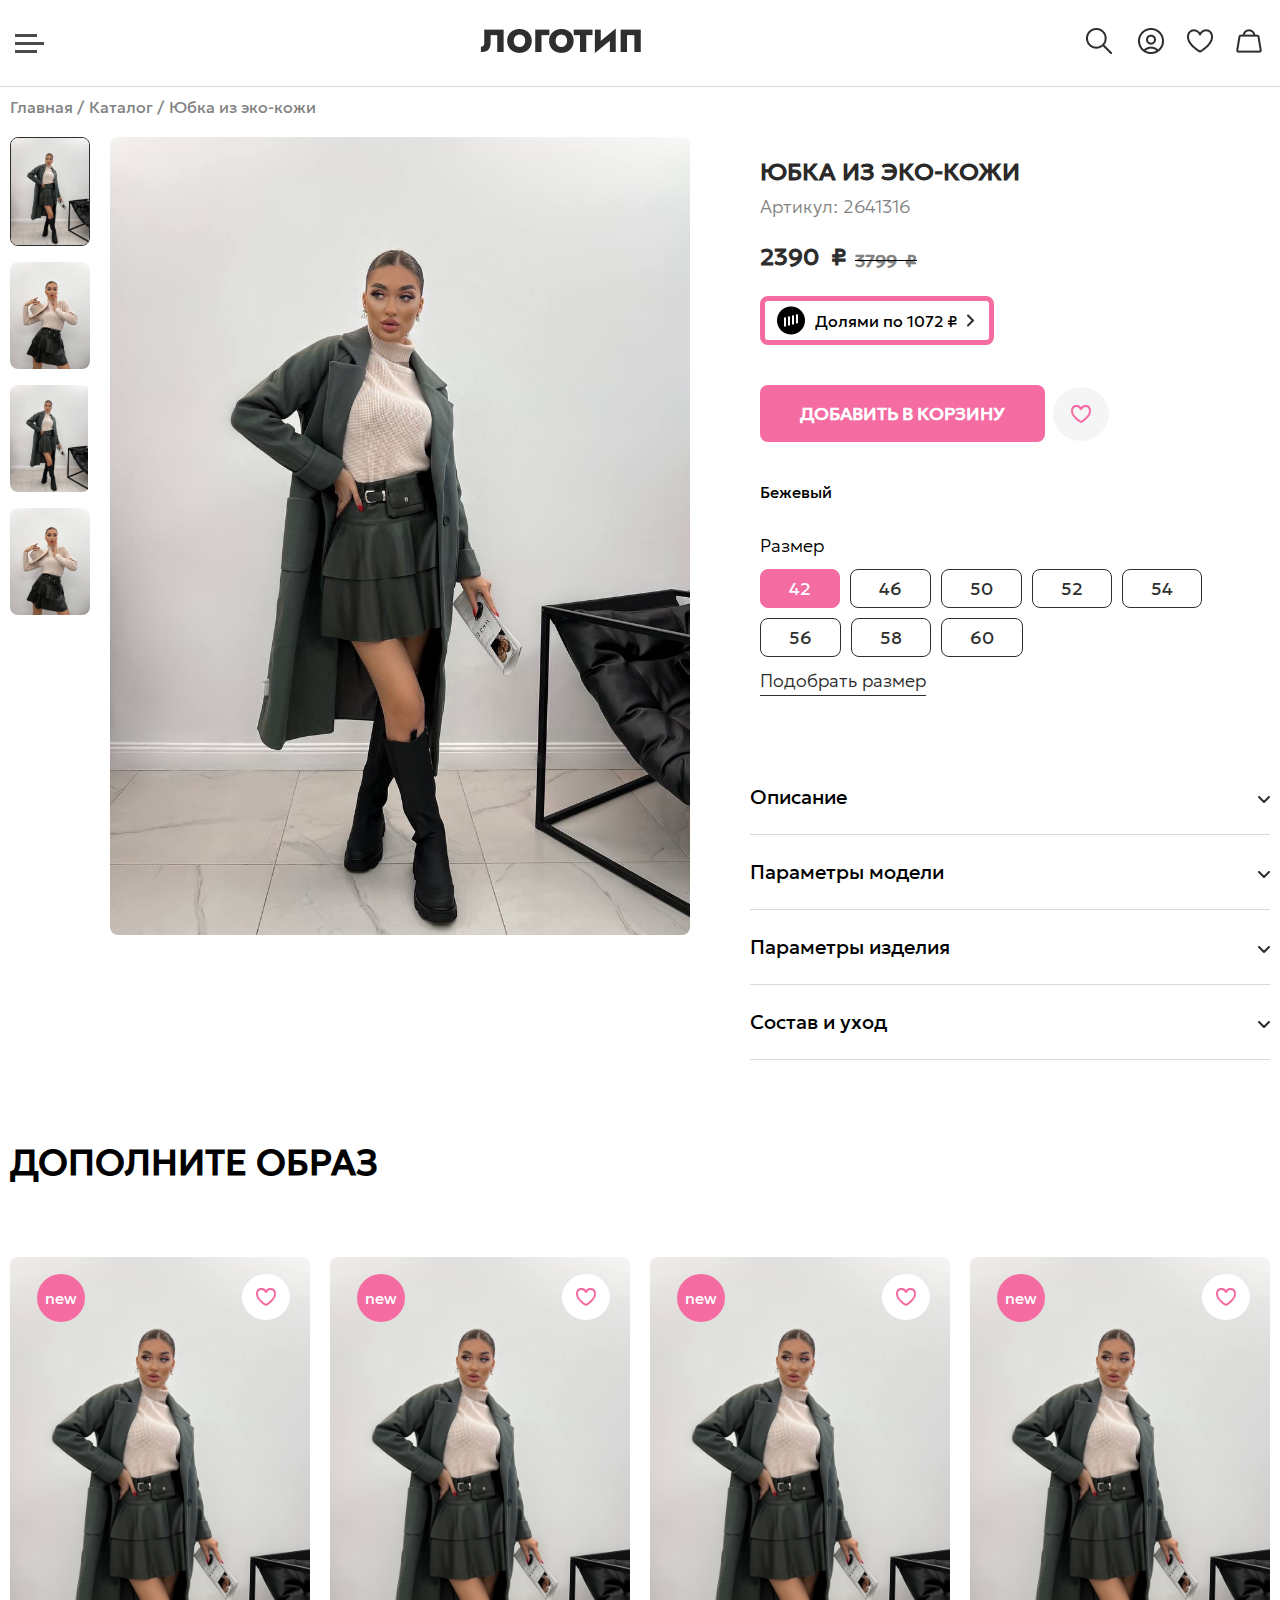
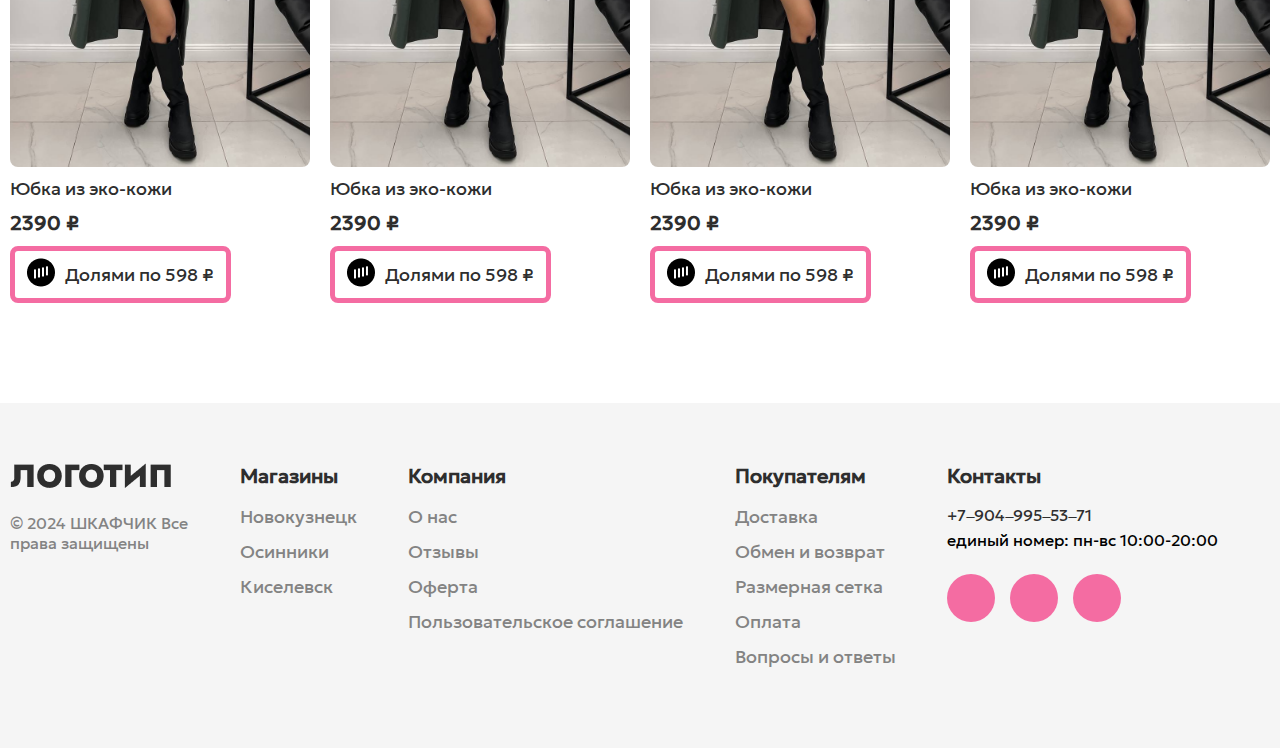
==== commit 54c5cd09: "1" ====
--- a/card.html
+++ b/card.html
@@ -4,8 +4,10 @@
     <meta name="viewport" content="width=device-width, initial-scale=1.0">
     <title>Шкафчик</title>
     <link rel="stylesheet" href="assets/css/style.css">
-
     <link rel="stylesheet" href="assets/css/card.css">
+    <link rel="stylesheet" href="assets/css/owl.carousel.min.css">
+    <link rel="stylesheet" href="assets/css/owl.theme.default.min.css">
+    <link rel="stylesheet" href="https://cdn.jsdelivr.net/npm/@fancyapps/ui@5.0/dist/fancybox/fancybox.css">
 </head>
 <div class="site">
     <header class="site-header site__header">
@@ -163,8 +165,25 @@
                 <div class="site-main-card card">
                     <div class="card-top">
                         <div class="card-left--mob">
-                            <img src="assets/img/card/card_1.jpg" alt="" class="card-pic-mob">
-                        </div>
+                            <div class="card-slider">
+                                <div class="owl-carousel" id="slider">
+                                    <div class="card-slider-item">
+                                        <img src="assets/img/card/card_1.jpg" alt="" class="card-slider-img">
+                                    </div>
+                                    <div class="card-slider-item">
+                                        <img src="assets/img/card/card_2.jpg" alt="" class="card-slider-img">
+                                    </div>
+                                    <div class="card-slider-item">
+                                        <img src="assets/img/card/card_3.jpg" alt="" class="card-slider-img">
+                                    </div>
+                                    <div class="card-slider-item">
+                                        <img src="assets/img/card/card_4.jpg" alt="" class="card-slider-img">
+                                    </div>
+                                </div>
+                            </div>
+                            
+                        </div>
+                        <!--card-pic-mob-->
                         <div class="container">
                             <div class="card-top-wrap">
                                 <div class="card-left">
@@ -183,7 +202,9 @@
                                         </div>
                                     </div>
                                     <div class="card-pic-main">
-                                        <img src="assets/img/card/card_1.jpg" alt="" class="card-pic-main__img">
+                                        <a class="card-pic-link" data-fancybox="gallery">
+                                            <img src="assets/img/card/card_1.jpg" alt="" class="card-pic-main__img">
+                                        </a>
                                     </div>
                                 </div>
                                 <div class="card-right">
@@ -463,7 +484,6 @@
                                 </div>
                             </div>
                         </div>
-
                     </div>
                     <div class="card-bottom">
                         <div class="container">
@@ -702,5 +722,8 @@
     </footer>
 </div>
 
+<script src="https://ajax.googleapis.com/ajax/libs/jquery/3.5.1/jquery.min.js"></script>
+<script src="https://cdn.jsdelivr.net/npm/@fancyapps/ui@5.0/dist/fancybox/fancybox.umd.js"></script>
+<script src="assets/js/owl.carousel.min.js"></script>
 <script src="assets/js/main.js"></script>   
-<script src="assets/js/card.js"></script> +<script src="assets/js/card.js"></script>--- a/assets/css/style.css
+++ b/assets/css/style.css
@@ -52,7 +52,7 @@
     overflow: hidden;
 }
 .site__header{
-    margin-bottom: 48px;
+    margin-bottom: 10px;
 }
 .site-header:not(.site-header--pos){
     border-bottom: 1px solid var(--grey-border);
@@ -1614,6 +1614,9 @@
     .catalog-item-icons {
         max-width: 115px;
     }
+    .breadcrumbs-item{
+        font-size: 13px;
+    }
 }
 @media(max-width: 330px){
     .banner-item-content{
--- a/assets/css/card.css
+++ b/assets/css/card.css
@@ -1,4 +1,3 @@
-/*=========CARD=============*/
 .card{
     padding-bottom: 100px;
 }
@@ -256,8 +255,10 @@
     width: inherit;
     object-fit: cover;
     border-radius: 8px;
-
     cursor: url("../img/card/cursor.png"), pointer;
+}
+.can-zoom_in .fancybox__content{
+    cursor: url("../img/card/cursor.png"), pointer !important;
 }
 .card-bottom{
     padding-top: 100px;
@@ -291,6 +292,27 @@
 .card-pic-mob{
     width: 100%;
 }
+.owl-dots{
+    width: 100%;
+    display: flex;
+    gap: 10px;
+    justify-content: center;
+    position: relative;
+    bottom: 30px;
+}
+.owl-dot{
+    border: 1px solid var(--white) !important;
+    width: 8px;
+    height: 8px;
+    border-radius: 50%;
+}
+.owl-dot.active{
+    border-color: var(--pink) !important;
+    background-color: var(--pink) !important;
+}
+.card-pic-link{
+    width: inherit;
+}
 @media screen {
     .card-action-basket:hover{
         background-color: var(--pink-hover);
@@ -374,15 +396,25 @@
         flex-direction: column;
         justify-content: center;
     }
+    .card-pic-main{
+        padding-right: 50px;
+    }
     .card-right{
         max-width: 100%;
+    }
+    .card-right-top{
+        padding: 0 20px;
     }
     .card-bottom-content{
         gap: 15px;
         overflow-y: scroll;
     }
     .card-info-item{
-        padding: 24px 10px;
+        padding: 24px 20px;
+    }
+    .card-bottom{
+        padding: 0 20px;
+        padding-right: 0;
     }
 }
 @media(max-width: 500px){
@@ -400,13 +432,28 @@
     .card-left--mob{
         display: block;
     }
-}
-@media(max-width: 385px){
+    .owl-carousel.owl-drag .owl-item{
+        height: 538px;
+    } 
+    .card-slider-item{
+        height: inherit;
+    }
+    .card-slider-img{
+        height: inherit;
+        object-fit: cover;
+    }
+}
+@media(max-width: 392px){
     .catalog-item--card{
-        height: 402px !important;
+        height: 430px !important;
     }
     .card-bottom-title{
         font-size: 24px;
     }
-}
-/*==========================*/+    .card-action-basket{
+        font-size: 16px;
+    }
+    .owl-carousel.owl-drag .owl-item {
+        height: 466px;
+    }
+}